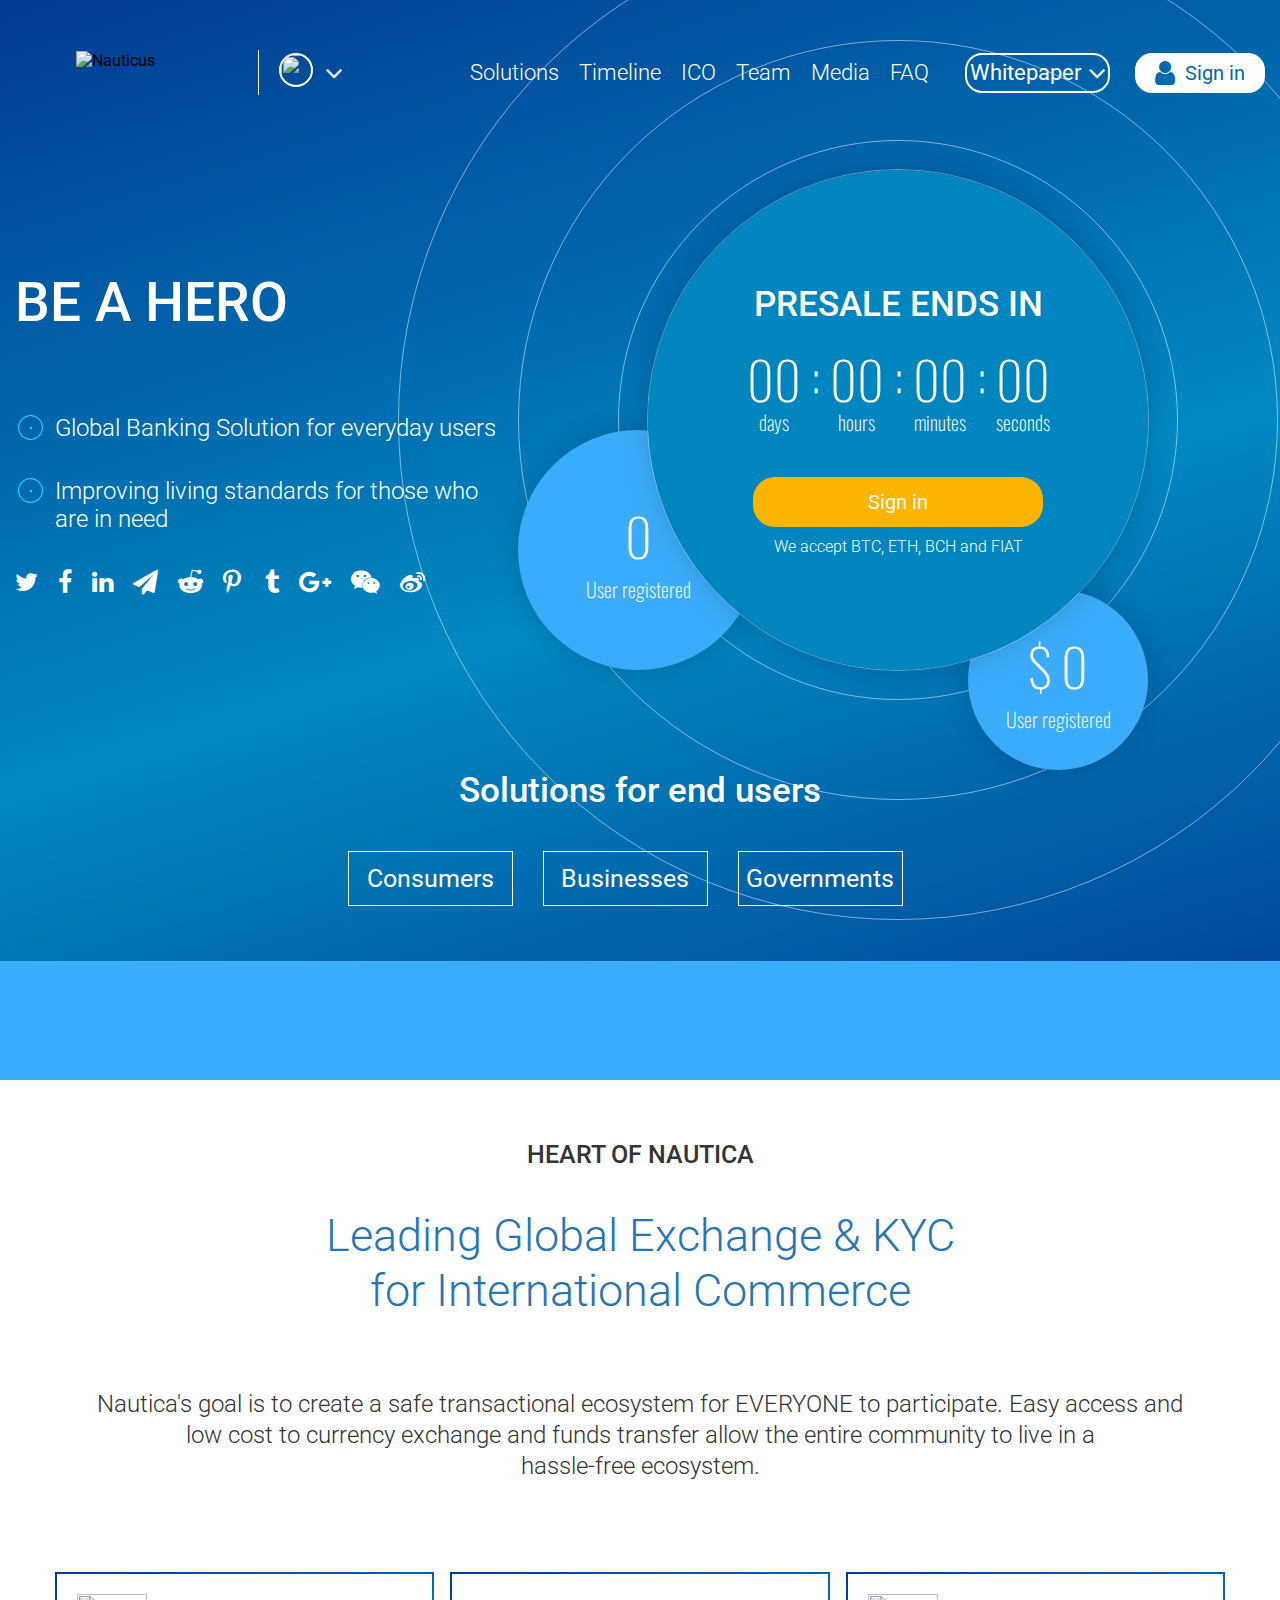
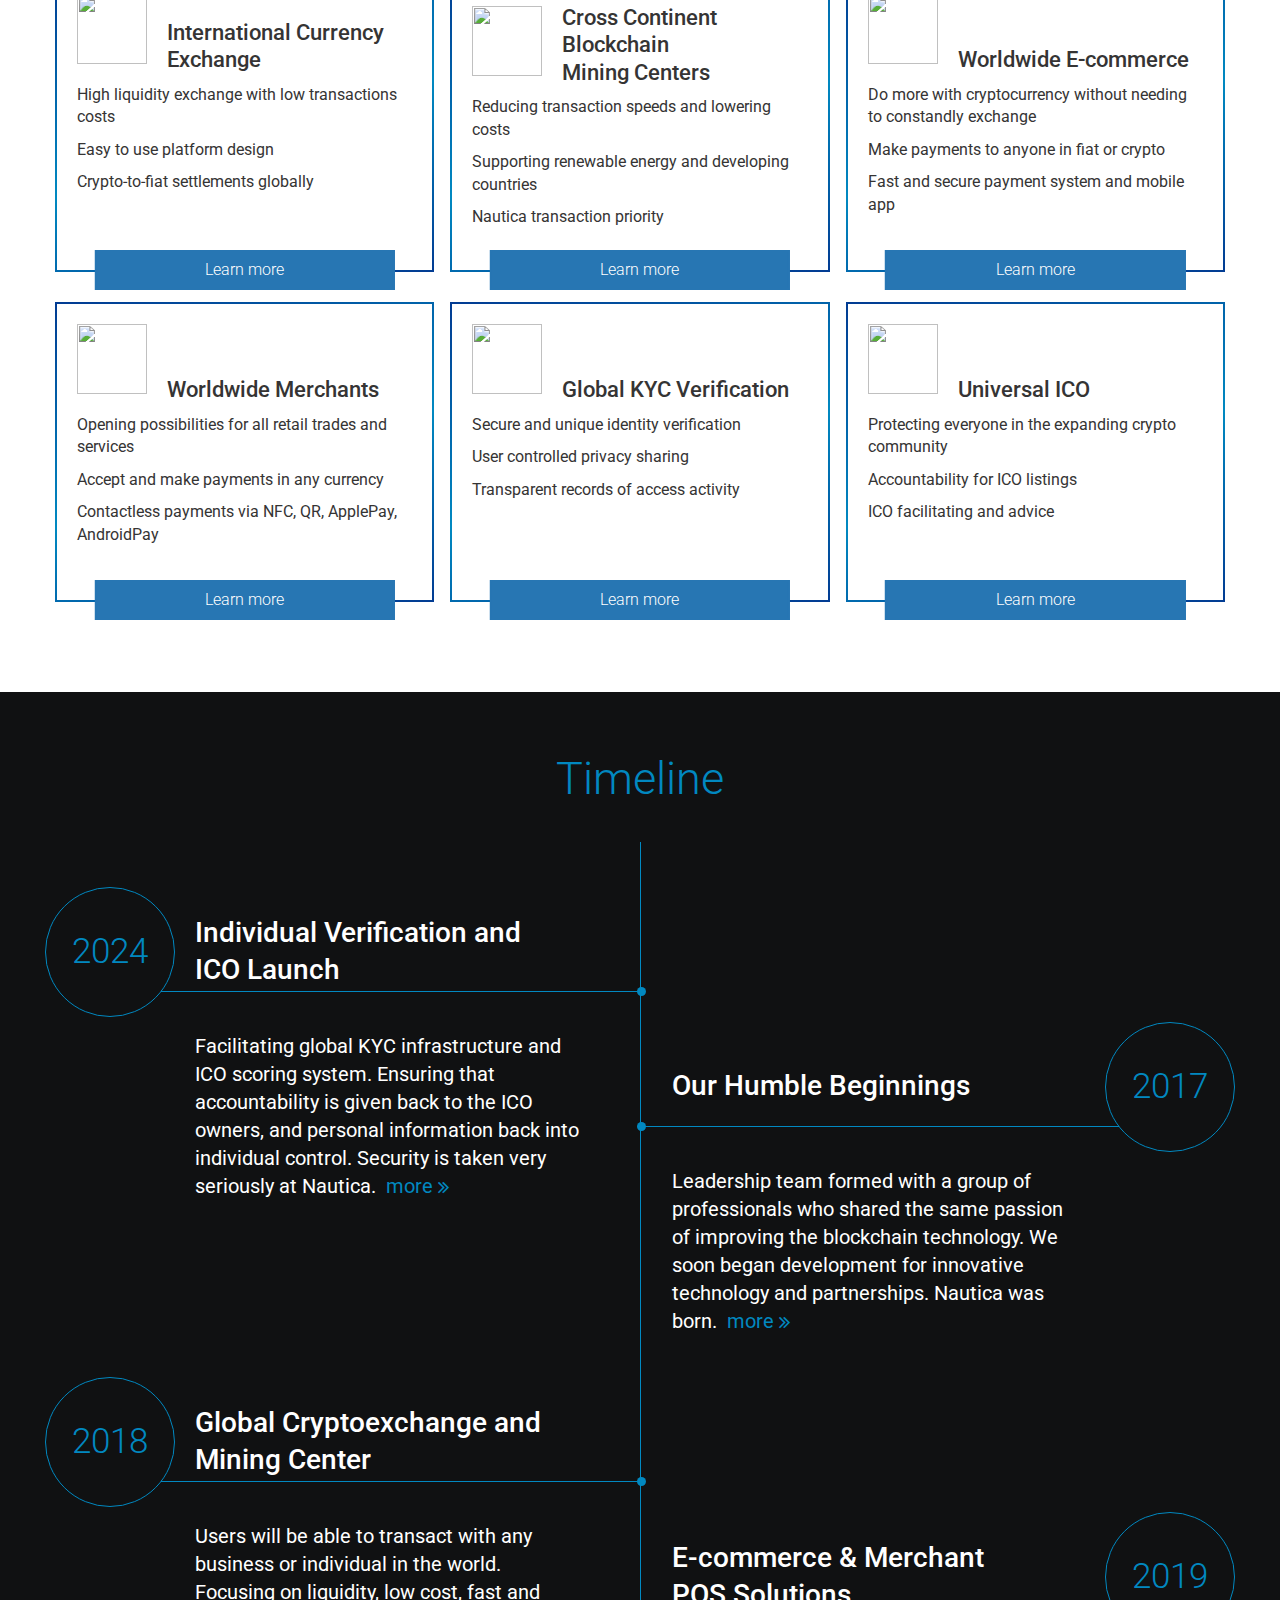
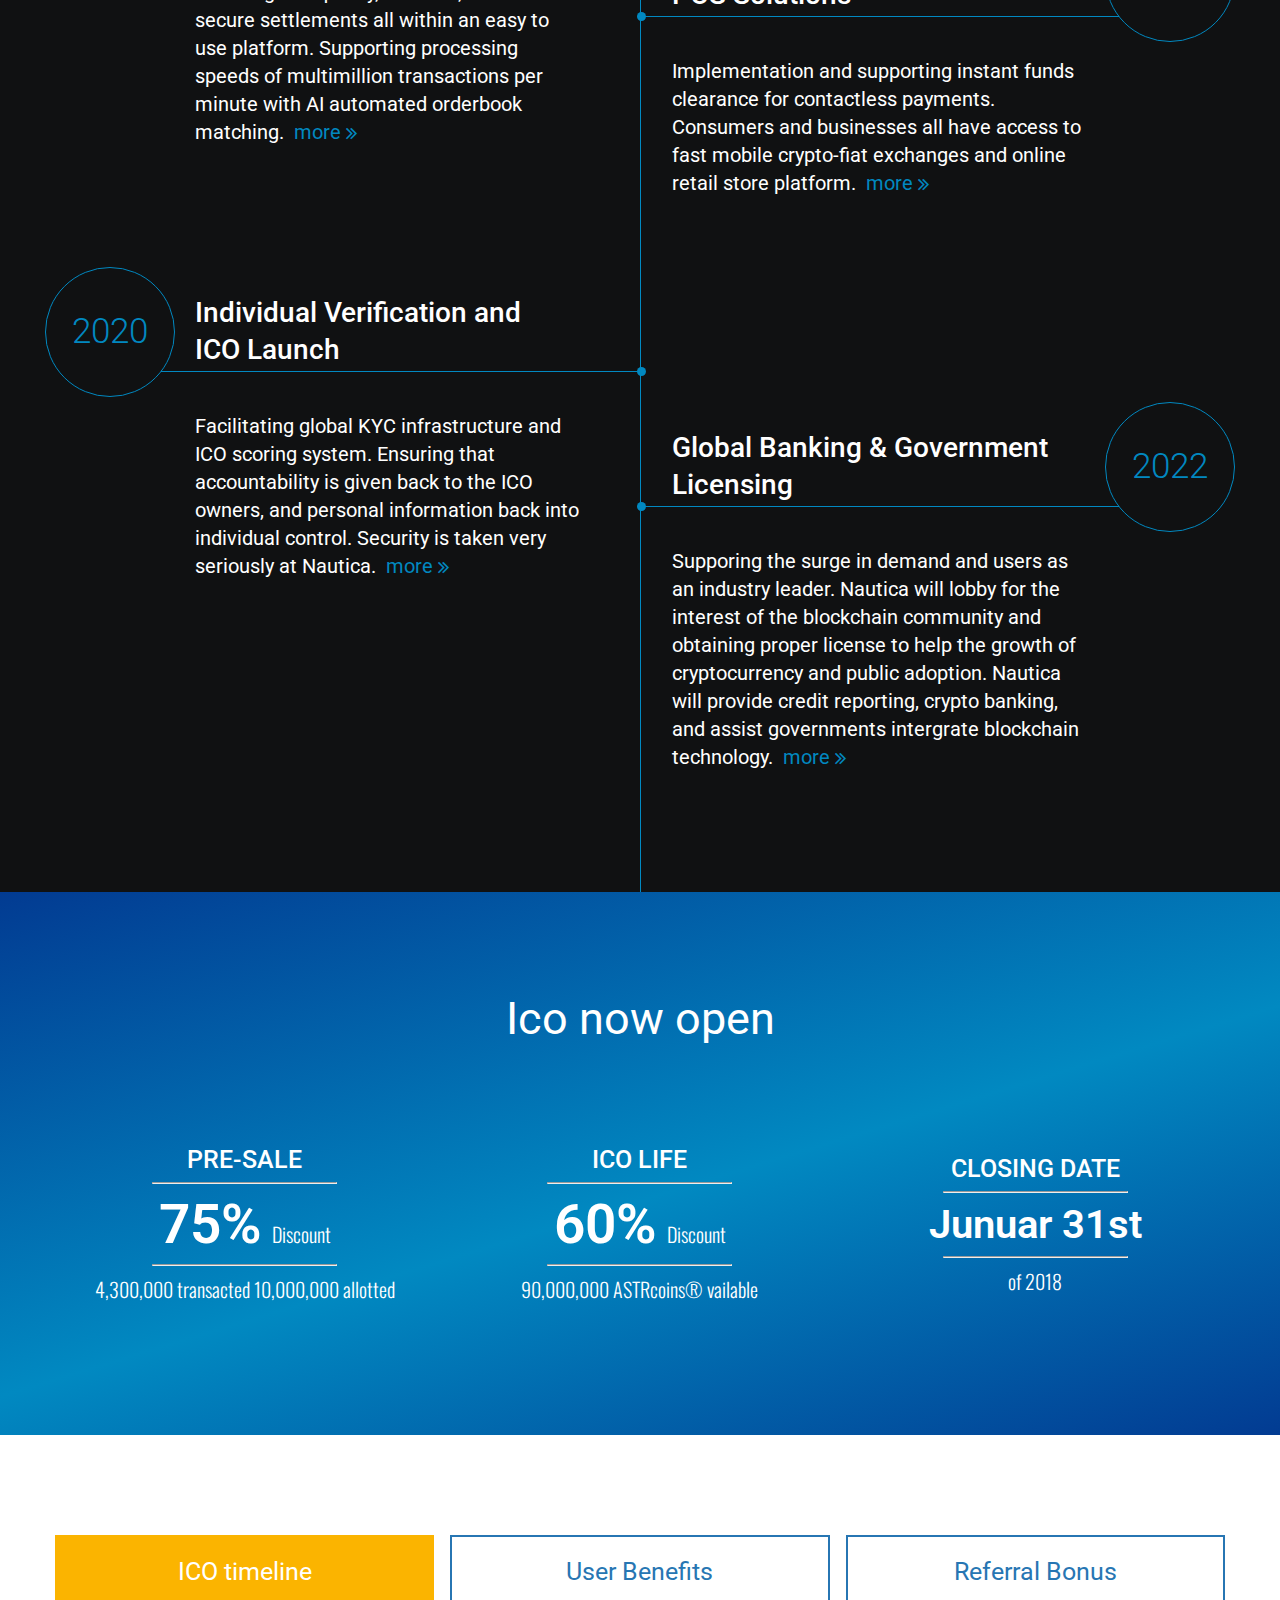
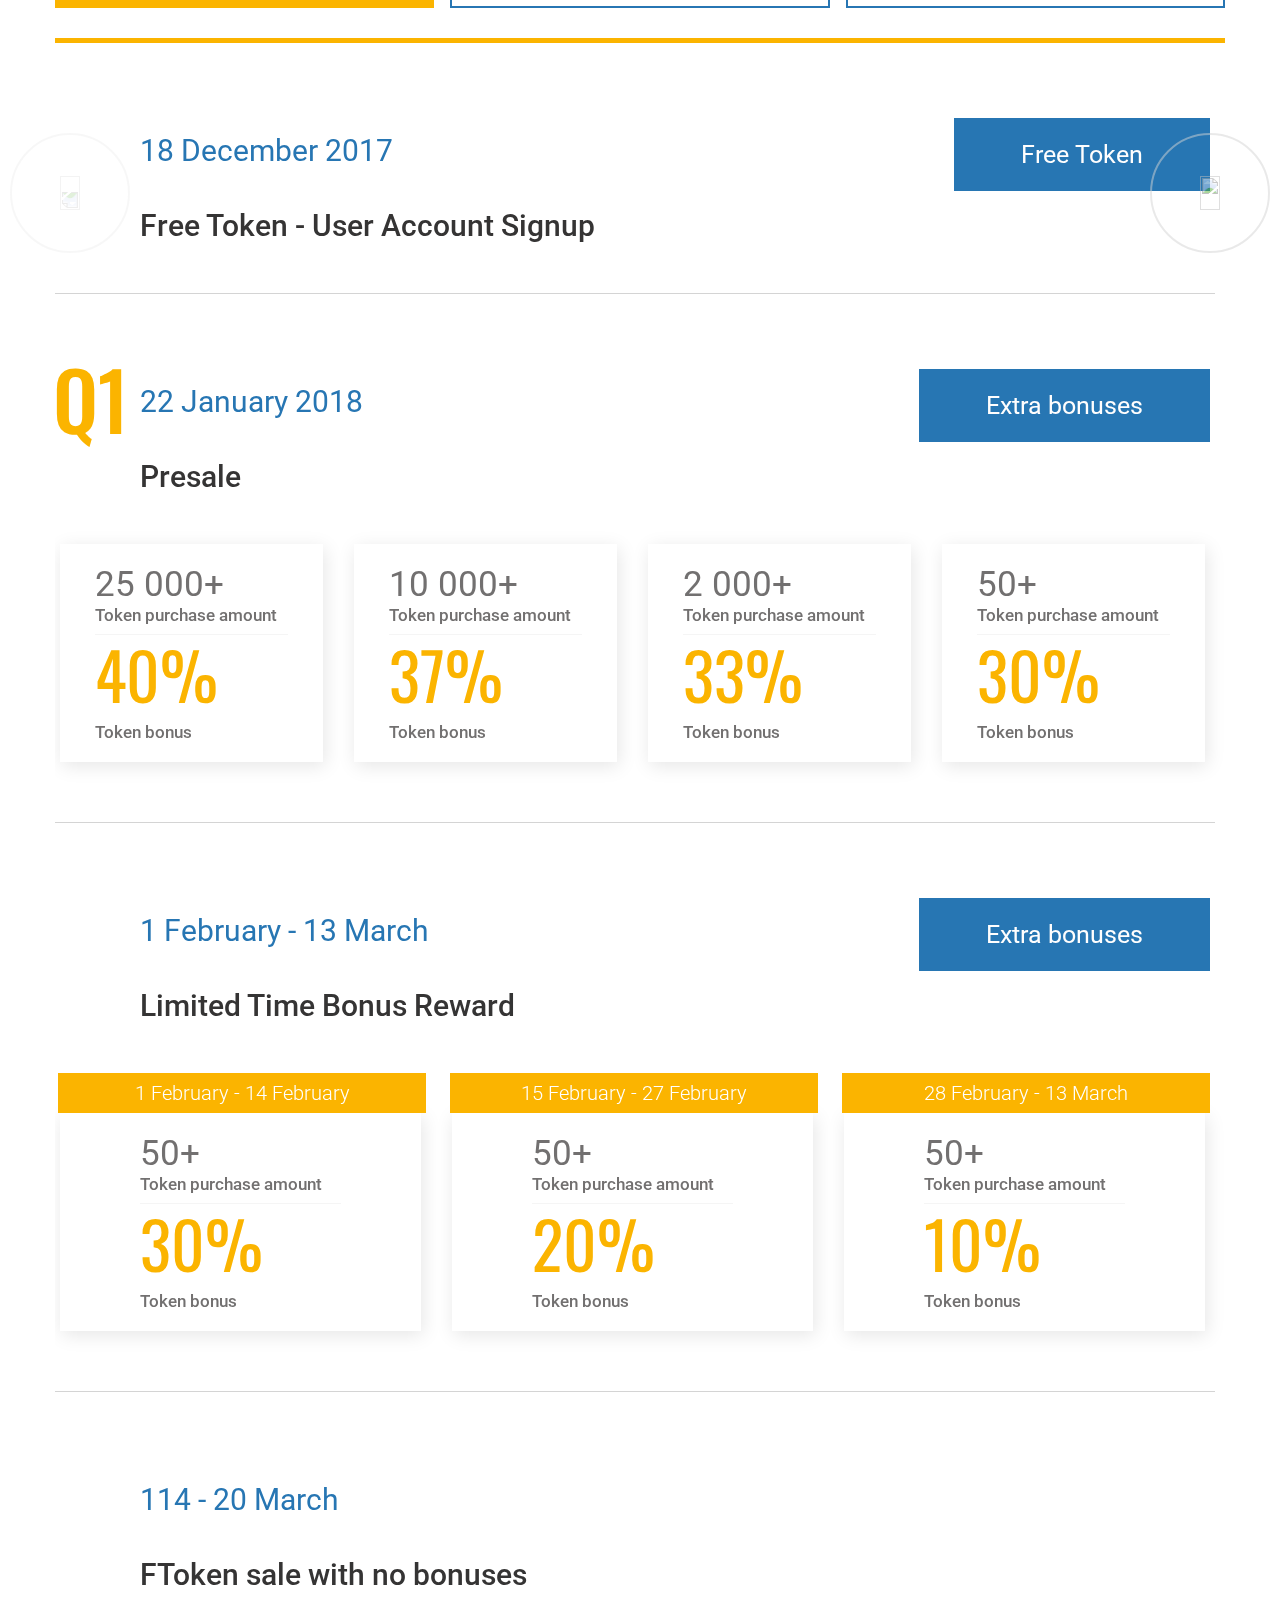
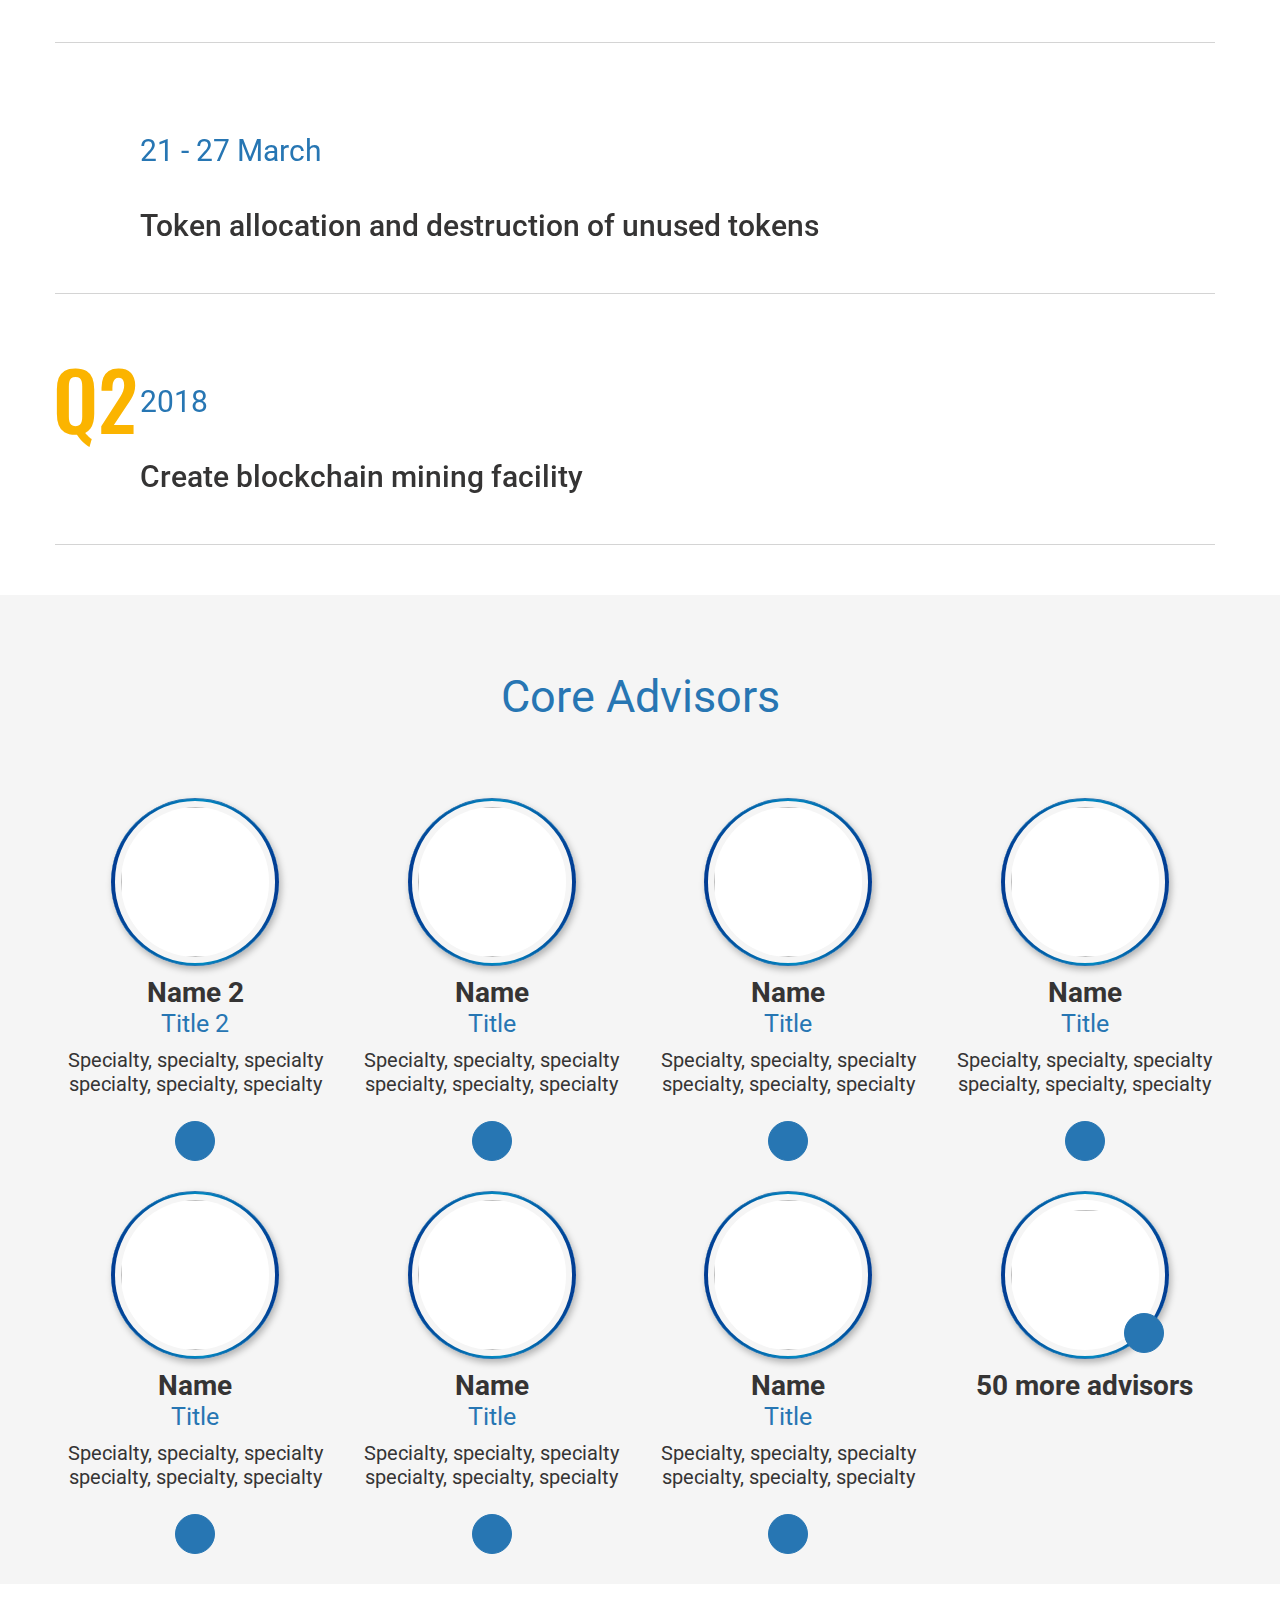
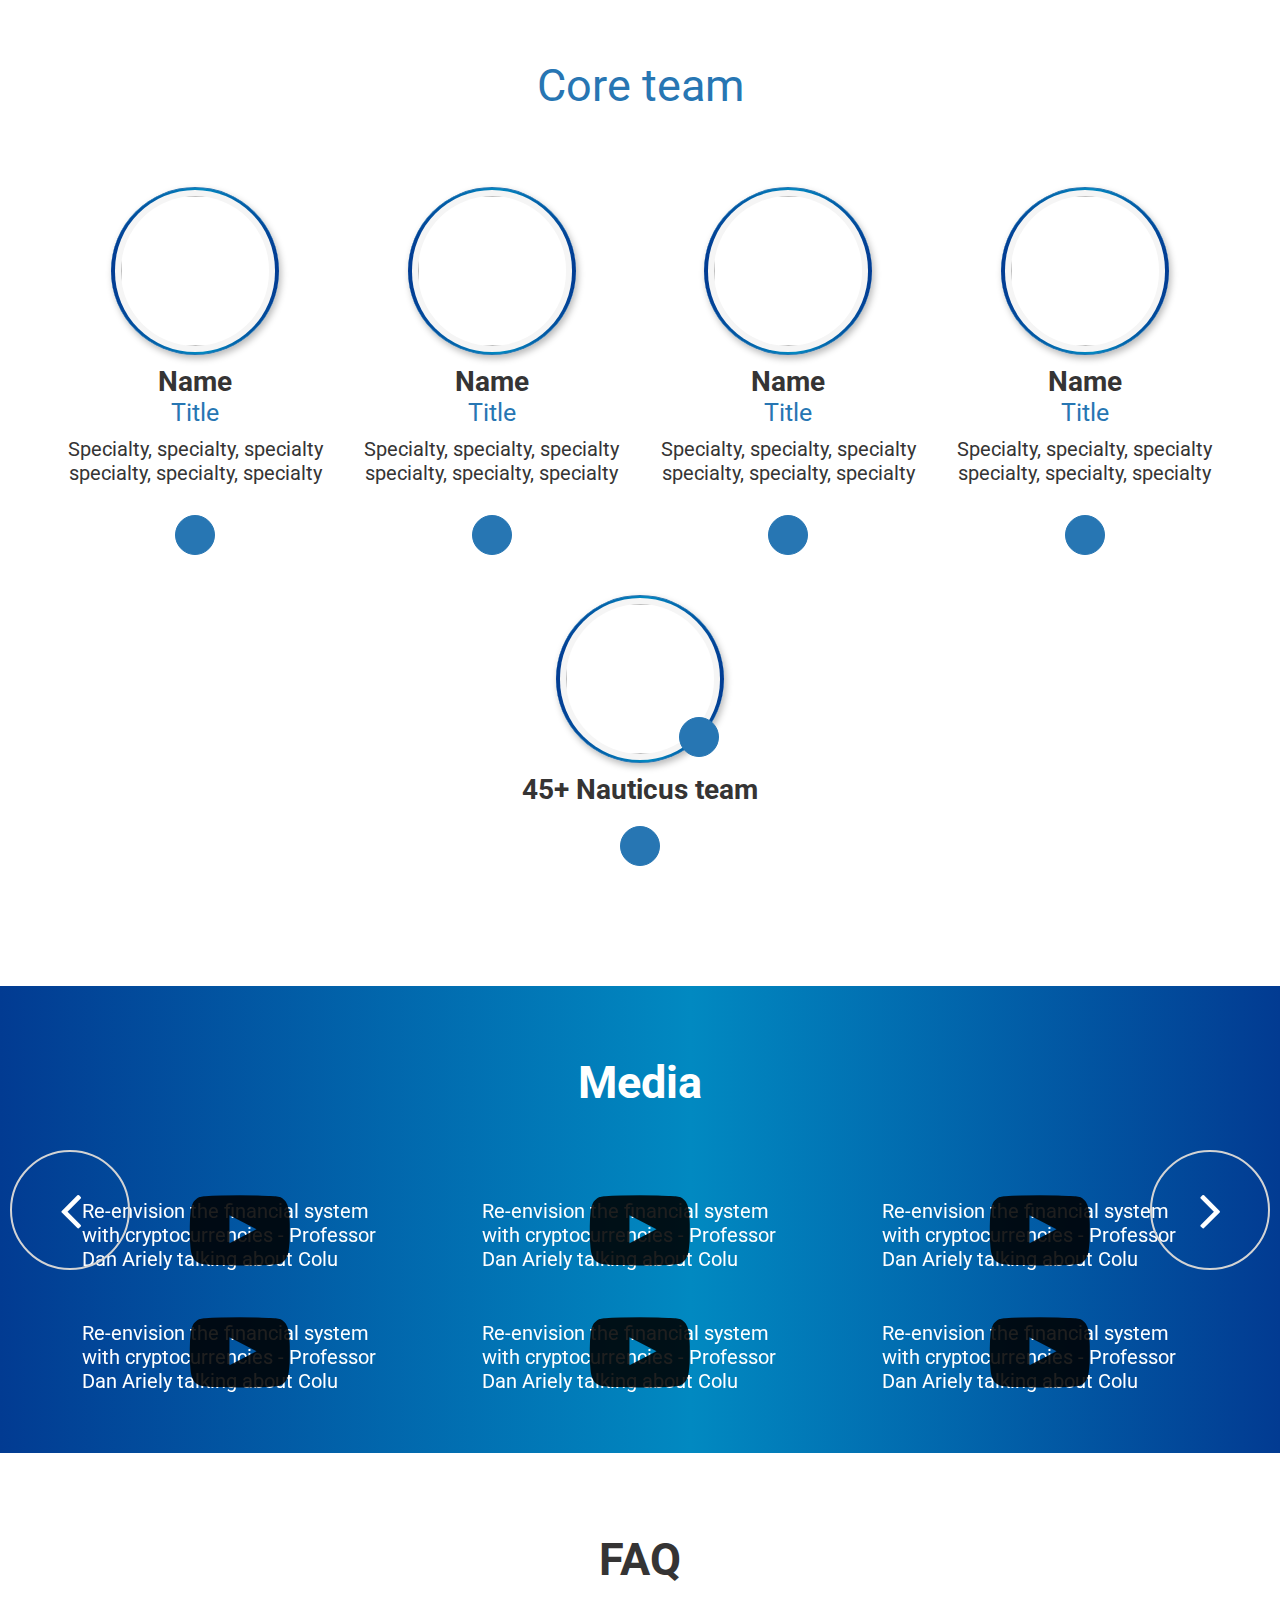
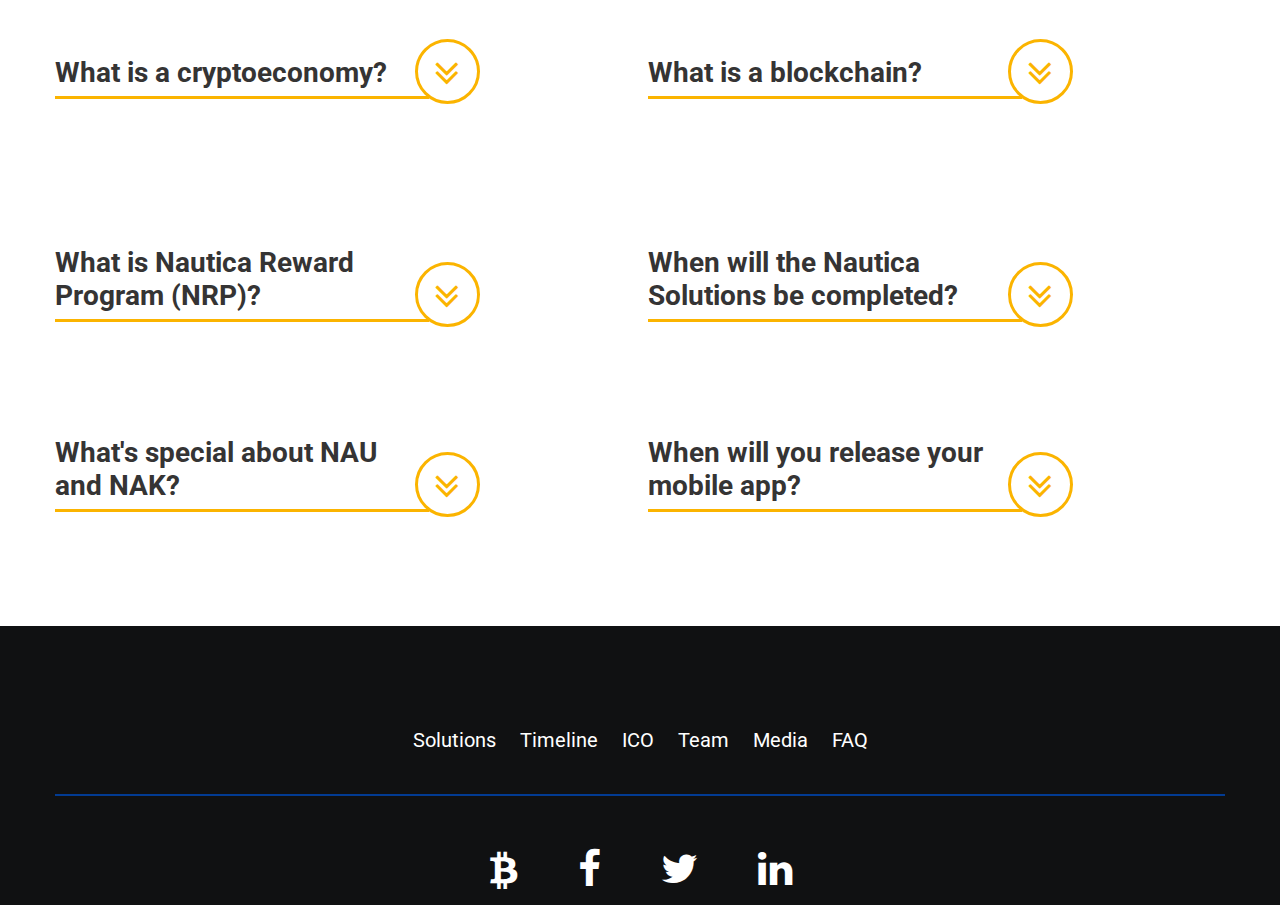
==== index.html @ e6e65f8d "upload" ====
<!DOCTYPE html>
<html>

  <head>
    <meta charset="utf-8">
    <title>Index Page</title>
    <meta http-equiv="X-UA-Compatible" content="IE=Edge">
    <meta name="viewport" content="width=device-width, initial-scale=1">
    <meta name="theme-color" content="#fff">
    <meta name="format-detection" content="telephone=no">
    <link rel="stylesheet" media="all" href="css/app.css">
    <link href="https://fonts.googleapis.com/css?family=Oswald:200,300,400,500,600,700|Roboto+Condensed:300,300i,400,400i,700,700i|Roboto:100,100i,300,300i,400,400i,500,500i,600,700,700i,900,900i&amp;amp;subset=cyrillic" rel="stylesheet">
    <link rel="stylesheet" href="https://maxcdn.bootstrapcdn.com/font-awesome/4.7.0/css/font-awesome.min.css">
    <!-- Global site tag (gtag.js) - Google Analytics-->
    <script async="" src="https://www.googletagmanager.com/gtag/js?id=UA-112029115-2"></script>
    <script>
      window.dataLayer = window.dataLayer || [];

      function gtag()
      {
        dataLayer.push(arguments);
      }
      gtag('js', new Date());
      gtag('config', 'UA-112029115-2');

    </script>
  </head>

  <body>
    <!--BEGIN out-->
    <div class="out">
      <!--BEGIN header-->
      <div class="lang__body"></div>
      <header class="header">
        <div class="open-menu"><i class="fa fa-bars"></i></div>
        <div class="container">
          <div class="row middle-xs">
            <div class="col-md-3 col-sm-6 col-xs-12 flex middle-xs first-sm first-md center-xs">
              <div class="header__logo"><img src="img/logo.png" alt="Nauticus"></div>
              <div class="header__lang flex middle-xs"><span></span><a href="#"><img src="img/lang/popular/united-kingdom.svg" alt="" class="lang__img"></a></div>
            </div>
            <div class="col-md-6 end-sm col-sm-12 first-md">
              <nav>
                <ul>
                  <li><a href="#solutions">Solutions</a></li>
                  <li><a href="#timeline">Timeline</a></li>
                  <li><a href="#ico">ICO</a></li>
                  <li><a href="#team">Team</a></li>
                  <li><a href="#media">Media</a></li>
                  <li><a href="#faq">FAQ</a></li>
                </ul>
              </nav>
            </div>
            <div class="col-md-3 col-sm-6 col-xs-12 flex end-sm center-xs first-sm">
              <div class="header__whitepaper"><span>Whitepaper</span>
                <ul>
                  <li>Exchange</li>
                  <li>Mining</li>
                  <li>Ecommerce</li>
                  <li>Merchants</li>
                  <li>KYC verification</li>
                  <li>ICO gateway</li>
                  <li>Summary</li>
                </ul>
              </div><a href="#" class="header__sing"><span>Sign in</span></a></div>
          </div>
        </div>
      </header>
      <div class="mobile-menu">
        <div class="close-menu"><i class="fa fa-times-circle"></i></div>
        <nav>
          <ul>
            <li><a href="#solutions">Solutions</a></li>
            <li><a href="#timeline">Timeline</a></li>
            <li><a href="#ico">ICO</a></li>
            <li><a href="#team">Team</a></li>
            <li><a href="#media">Media</a></li>
            <li><a href="#faq">FAQ</a></li>
          </ul>
        </nav>
      </div>
      <div class="lang__block">
        <div class="lang__block__popular">
          <h2>Popular languages</h2><a href="#"><img src="img/lang/popular/united-kingdom.svg" alt=""/></a><a href="#"><img src="img/lang/popular/china.svg" alt=""/></a><a href="#"><img src="img/lang/popular/spain.svg" alt=""/></a><a href="#"><img src="img/lang/popular/saudi-arabia.svg" alt=""/></a>
          <a
            href="#"><img src="img/lang/popular/portugal.svg" alt="" /></a><a href="#"><img src="img/lang/popular/indonesia.svg" alt=""/></a><a href="#"><img src="img/lang/popular/malaysia.svg" alt=""/></a><a href="#"><img src="img/lang/popular/japan.svg" alt=""/></a>
            <a
              href="#"><img src="img/lang/popular/russia.svg" alt="" /></a><a href="#"><img src="img/lang/popular/france.svg" alt=""/></a><a href="#"><img src="img/lang/popular/germany.svg" alt=""/></a><a href="#"><img src="img/lang/popular/south-korea.svg" alt=""/></a></div>
        <div
          class="lang__block__others">
          <h2>Others</h2><a href="#"><img src="img/lang/others/africa.svg" alt=""/></a><a href="#"><img src="img/lang/others/albania.svg" alt=""/></a><a href="#"><img src="img/lang/others/armenia.svg" alt=""/></a><a href="#"><img src="img/lang/others/azerbaijan.svg" alt=""/></a>
          <a
            href="#"><img src="img/lang/others/basque-country.svg" alt="" /></a><a href="#"><img src="img/lang/others/belarus.svg" alt=""/></a><a href="#"><img src="img/lang/others/belgium.svg" alt=""/></a><a href="#"><img src="img/lang/others/bosnia-and-herzegovina.svg" alt=""/></a>
            <a
              href="#"><img src="img/lang/others/bulgaria.svg" alt="" /></a><a href="#"><img src="img/lang/others/cambodia.svg" alt=""/></a><a href="#"><img src="img/lang/others/central-african-republic.svg" alt=""/></a><a href="#"><img src="img/lang/others/china.svg" alt=""/></a>
              <a
                href="#"><img src="img/lang/others/croatia.svg" alt="" /></a><a href="#"><img src="img/lang/others/czech-republic.svg" alt=""/></a><a href="#"><img src="img/lang/others/denmark.svg" alt=""/></a><a href="#"><img src="img/lang/others/estonia.svg" alt=""/></a>
                <a
                  href="#"><img src="img/lang/others/finland.svg" alt="" /></a><a href="#"><img src="img/lang/others/georgia.svg" alt=""/></a><a href="#"><img src="img/lang/others/greece.svg" alt=""/></a><a href="#"><img src="img/lang/others/haiti.svg" alt=""/></a>
                  <a
                    href="#"><img src="img/lang/others/hawaii.svg" alt="" /></a><a href="#"><img src="img/lang/others/hong-kong.svg" alt=""/></a><a href="#"><img src="img/lang/others/hungary.svg" alt=""/></a><a href="#"><img src="img/lang/others/iceland.svg" alt=""/></a>
                    <a
                      href="#"><img src="img/lang/others/india.svg" alt="" /></a><a href="#"><img src="img/lang/others/iran.svg" alt=""/></a><a href="#"><img src="img/lang/others/ireland.svg" alt=""/></a><a href="#"><img src="img/lang/others/israel.svg" alt=""/></a>
                      <a
                        href="#"><img src="img/lang/others/italy.svg" alt="" /></a><a href="#"><img src="img/lang/others/kazakhstan.svg" alt=""/></a><a href="#"><img src="img/lang/others/laos.svg" alt=""/></a><a href="#"><img src="img/lang/others/latvia.svg" alt=""/></a>
                        <a
                          href="#"><img src="img/lang/others/lithuania.svg" alt="" /></a><a href="#"><img src="img/lang/others/malaysia.svg" alt=""/></a><a href="#"><img src="img/lang/others/malta.svg" alt=""/></a><a href="#"><img src="img/lang/others/mongolia.svg" alt=""/></a>
                          <a
                            href="#"><img src="img/lang/others/nepal.svg" alt="" /></a><a href="#"><img src="img/lang/others/netherlands.svg" alt=""/></a><a href="#"><img src="img/lang/others/new-zealand.svg" alt=""/></a><a href="#"><img src="img/lang/others/nigeria.svg" alt=""/></a>
                            <a
                              href="#"><img src="img/lang/others/norway.svg" alt="" /></a><a href="#"><img src="img/lang/others/philippines.svg" alt=""/></a><a href="#"><img src="img/lang/others/poland.svg" alt=""/></a><a href="#"><img src="img/lang/others/republic-of-macedonia.svg" alt=""/></a>
                              <a
                                href="#"><img src="img/lang/others/romania.svg" alt="" /></a><a href="#"><img src="img/lang/others/samoa.svg" alt=""/></a><a href="#"><img src="img/lang/others/scotland.svg" alt=""/></a><a href="#"><img src="img/lang/others/serbia.svg" alt=""/></a>
                                <a
                                  href="#"><img src="img/lang/others/singapore.svg" alt="" /></a><a href="#"><img src="img/lang/others/slovakia.svg" alt=""/></a><a href="#"><img src="img/lang/others/slovenia.svg" alt=""/></a><a href="#"><img src="img/lang/others/somalia.svg" alt=""/></a>
                                  <a
                                    href="#"><img src="img/lang/others/sweden.svg" alt="" /></a><a href="#"><img src="img/lang/others/thailand.svg" alt=""/></a><a href="#"><img src="img/lang/others/turkey.svg" alt=""/></a><a href="#"><img src="img/lang/others/ukraine.svg" alt=""/></a>
                                    <a
                                      href="#"><img src="img/lang/others/united-arab-emirates.svg" alt="" /></a><a href="#"><img src="img/lang/others/vietnam.svg" alt=""/></a><a href="#"><img src="img/lang/others/wales.svg" alt=""/></a></div>
    </div>
    <!--END header-->
    <section id="particles-js" class="intro">
      <div class="container">
        <div class="row">
          <div class="col-md-6 col-xs-12">
            <div class="intro__block">
              <h2>Be a hero</h2>
              <ul>
                <li>Global Banking Solution for everyday users</li>
                <li>Improving living standards for those who are in need</li>
              </ul>
            </div>
            <div class="intro__social"><a href="" class="fa fa-twitter"></a><a href="" class="fa fa-facebook"></a><a href="" class="fa fa-linkedin"></a><a href="" class="fa fa-paper-plane"></a><a href="" class="fa fa-reddit-alien"></a><a href="" class="fa fa-pinterest-p"></a>
              <a
                href="" class="fa fa-tumblr"></a><a href="" class="fa fa-google-plus"></a><a href="" class="fa fa-weixin"></a><a href="" class="fa fa-weibo"></a><a href=""><img src="img/icon_social-1.png" alt=""></a><a href=""><img src="img/icon_social-2.png" alt=""></a><a href=""><img src="img/icon_social-3.png" alt=""></a></div>
          </div>
          <div class="col-md-6 col-xs-12">
            <div id="timer" class="intro__timer">
              <div class="intro__timer__circle"></div>
              <div class="intro__timer__circle"></div>
              <div class="intro__timer__circle"></div>
              <div class="intro__timer__bg">
                <h3>Presale ends in</h3>
                <div class="intro__timer__block">
                  <div class="intro__timer__block__days">
                    <p id="days">00</p><span>days</span></div>
                  <div class="intro__timer__block__dotter">:</div>
                  <div class="intro__timer__block__hours">
                    <p id="hours">00</p><span>hours</span></div>
                  <div class="intro__timer__block__dotter">:</div>
                  <div class="intro__timer__block__minutes">
                    <p id="minutes">00</p><span>minutes</span></div>
                  <div class="intro__timer__block__dotter">:</div>
                  <div class="intro__timer__block__seconds">
                    <p id="seconds">00</p><span>seconds</span></div>
                </div>
                <div class="intro__timer__btn"><a href="#">Sign in</a><span>We accept BTC, ETH, BCH and FIAT</span></div>
              </div>
              <div class="intro__timer__user">
                <p>0</p><span>User registered</span></div>
              <div class="intro__timer__collected">
                <p>$ 0</p><span>User registered</span></div>
            </div>
          </div>
          <div class="col-xs-12">
            <div class="intro__solutions">
              <h3>Solutions for end users</h3>
              <div class="flex"><a class="intro__solutions__btn">Consumers</a><a class="intro__solutions__btn">Businesses</a><a class="intro__solutions__btn">Governments</a></div>
            </div>
          </div>
        </div>
      </div>
      <div class="intro__bottom__slider">
        <div class="container">
          <div class="row middle-xs">
            <div class="col-xs-12">
              <div class="swiper-container intro-slider">
                <div class="swiper-wrapper">
                  <div class="swiper-slide"><img src="img/intro-slider/logo-1.png" alt=""></div>
                  <div class="swiper-slide"><img src="img/intro-slider/logo-2.png" alt=""></div>
                  <div class="swiper-slide"><img src="img/intro-slider/logo-3.png" alt=""></div>
                  <div class="swiper-slide"><img src="img/intro-slider/logo-4.png" alt=""></div>
                  <div class="swiper-slide"><img src="img/intro-slider/logo-2.png" alt=""></div>
                </div>
              </div>
            </div>
          </div>
        </div>
      </div>
    </section>
    <section class="global">
      <div class="container">
        <div class="row">
          <div class="col-xs-12">
            <div class="global__heading"><span>Heart of Nautica</span>
              <h2>Leading Global Exchange & KYC <br>for International Commerce</h2>
              <p>Nautica's goal is to create a safe transactional ecosystem for EVERYONE to participate. Easy access and <br>low cost to currency exchange and funds transfer allow the entire community to live in a <br>hassle-free ecosystem.</p>
            </div>
          </div>
          <div class="col-sm-4 col-xs-12 global__block--margin">
            <div class="global__block">
              <div class="global__block__heading"><img src="img/global/earth-globe.svg" alt="">
                <h2>International Currency<br>Exchange </h2>
              </div>
              <ul>
                <li>High liquidity exchange with low transactions costs</li>
                <li>Easy to use platform design</li>
                <li>Crypto-to-fiat settlements globally</li>
              </ul><a href="https://nautica.io/others/Nautica_Whitepaper.pdf">Learn more</a></div>
          </div>
          <div class="col-sm-4 col-xs-12 global__block--margin">
            <div class="global__block">
              <div class="global__block__heading"><img src="img/global/line-chart.svg" alt="">
                <h2>Cross Continent Blockchain<br>Mining Centers</h2>
              </div>
              <ul>
                <li>Reducing transaction speeds and lowering costs</li>
                <li>Supporting renewable energy and developing countries</li>
                <li>Nautica transaction priority</li>
              </ul><a href="https://nautica.io/others/Nautica_Whitepaper.pdf">Learn more</a></div>
          </div>
          <div class="col-sm-4 col-xs-12 global__block--margin">
            <div class="global__block">
              <div class="global__block__heading"><img src="img/global/smartphone.svg" alt="">
                <h2>Worldwide E-commerce</h2>
              </div>
              <ul>
                <li>Do more with cryptocurrency without needing to constandly exchange</li>
                <li>Make payments to anyone in fiat or crypto</li>
                <li>Fast and secure payment system and mobile app</li>
              </ul><a href="https://nautica.io/others/Nautica_Whitepaper.pdf">Learn more</a></div>
          </div>
          <div class="col-sm-4 col-xs-12 global__block--margin">
            <div class="global__block">
              <div class="global__block__heading"><img src="img/global/get-money.svg" alt="">
                <h2>Worldwide Merchants</h2>
              </div>
              <ul>
                <li>Opening possibilities for all retail trades and services</li>
                <li>Accept and make payments in any currency</li>
                <li>Contactless payments via NFC, QR, ApplePay, AndroidPay</li>
              </ul><a href="https://nautica.io/others/Nautica_Whitepaper.pdf">Learn more</a></div>
          </div>
          <div class="col-sm-4 col-xs-12 global__block--margin">
            <div class="global__block">
              <div class="global__block__heading"><img src="img/global/documents.svg" alt="">
                <h2>Global KYC Verification</h2>
              </div>
              <ul>
                <li>Secure and unique identity verification</li>
                <li>User controlled privacy sharing</li>
                <li>Transparent records of access activity</li>
              </ul><a href="https://nautica.io/others/Nautica_Whitepaper.pdf">Learn more</a></div>
          </div>
          <div class="col-sm-4 col-xs-12 global__block--margin">
            <div class="global__block">
              <div class="global__block__heading"><img src="img/global/money.svg" alt="">
                <h2>Universal ICO </h2>
              </div>
              <ul>
                <li>Protecting everyone in the expanding crypto community</li>
                <li>Accountability for ICO listings</li>
                <li>ICO facilitating and advice</li>
              </ul><a href="https://nautica.io/others/Nautica_Whitepaper.pdf">Learn more</a></div>
          </div>
        </div>
      </div>
    </section>
    <section id="timeline" class="timeline">
      <div class="timeline__wrapper">
        <h1>Timeline</h1>
        <div class="timeline__card timeline__card--step1">
          <div class="head">
            <div class="number-box"><span>2017</span></div>
            <h2>Our Humble Beginnings</h2>
          </div>
          <div class="body">
            <p>Leadership team formed with a group of professionals who shared the same passion of improving the blockchain technology. We soon began development for innovative technology and partnerships. Nautica was born.<a>more<i class="fa fa-angle-double-right"></i></a></p>
          </div>
        </div>
        <div class="timeline__card timeline__card--step2">
          <div class="head">
            <div class="number-box"><span>2018</span></div>
            <h2>Global Cryptoexchange and <br>Mining Center</h2>
          </div>
          <div class="body">
            <p>Users will be able to transact with any business or individual in the world. Focusing on liquidity, low cost, fast and secure settlements all within an easy to use platform. Supporting processing speeds of multimillion transactions per minute
              with AI automated orderbook matching.<a>more<i class="fa fa-angle-double-right"></i></a></p>
          </div>
        </div>
        <div class="timeline__card timeline__card--step3">
          <div class="head">
            <div class="number-box"><span>2019</span></div>
            <h2>E-commerce & Merchant <br>POS Solutions</h2>
          </div>
          <div class="body">
            <p>Implementation and supporting instant funds clearance for contactless payments. Consumers and businesses all have access to fast mobile crypto-fiat exchanges and online retail store platform.<a>more<i class="fa fa-angle-double-right"></i></a></p>
          </div>
        </div>
        <div class="timeline__card timeline__card--step4">
          <div class="head">
            <div class="number-box"><span>2020</span></div>
            <h2>Individual Verification and <br>ICO Launch</h2>
          </div>
          <div class="body">
            <p>Facilitating global KYC infrastructure and ICO scoring system. Ensuring that accountability is given back to the ICO owners, and personal information back into individual control. Security is taken very seriously at Nautica.<a>more<i class="fa fa-angle-double-right"></i></a></p>
          </div>
        </div>
        <div class="timeline__card timeline__card--step5">
          <div class="head">
            <div class="number-box"><span>2022</span></div>
            <h2>Global Banking & Government <br>Licensing</h2>
          </div>
          <div class="body">
            <p>Supporing the surge in demand and users as an industry leader. Nautica will lobby for the interest of the blockchain community and obtaining proper license to help the growth of cryptocurrency and public adoption. Nautica will provide credit
              reporting, crypto banking, and assist governments intergrate blockchain technology.<a>more<i class="fa fa-angle-double-right"></i></a></p>
          </div>
        </div>
        <div class="timeline__card timeline__card--step5">
          <div class="head">
            <div class="number-box"><span>2024</span></div>
            <h2>Individual Verification and <br>ICO Launch</h2>
          </div>
          <div class="body">
            <p>Facilitating global KYC infrastructure and ICO scoring system. Ensuring that accountability is given back to the ICO owners, and personal information back into individual control. Security is taken very seriously at Nautica.<a>more<i class="fa fa-angle-double-right"></i></a></p>
          </div>
        </div>
      </div>
    </section>
    <section id="ico" class="ico">
      <div class="container">
        <div class="row">
          <div class="col-xs-12 center-xs">
            <h2>Ico now open</h2>
          </div>
          <div class="col-md-4 col-sm-12 col-xs-12">
            <div class="ico__block ico__block--1">
              <h3>Pre-sale</h3>
              <hr>
              <div class="ico__block__percent">
                <p>75%</p><span>Discount</span></div>
              <hr><span>4,300,000 transacted 10,000,000 allotted</span></div>
          </div>
          <div class="col-md-4 col-sm-12 col-xs-12">
            <div class="ico__block ico__block--2">
              <h3>Ico life</h3>
              <hr>
              <div class="ico__block__percent">
                <p>60%</p><span>Discount</span></div>
              <hr><span>90,000,000 ASTRcoins®  vailable</span></div>
          </div>
          <div class="col-md-4 col-sm-12 col-xs-12">
            <div class="ico__block ico__block--3">
              <h3>Closing date</h3>
              <hr>
              <div class="ico__block__percent">
                <p>Junuar 31st</p>
              </div>
              <hr><span>of 2018</span></div>
          </div>
        </div>
      </div>
    </section>
    <div class="date">
      <div class="container">
        <div class="date__pagination">
          <div class="row center-xs">
            <div class="col-sm-4 col-xs-12">
              <div class="date__pagination__block date__pagination__block--1 active">
                <h2>ICO timeline</h2>
              </div>
            </div>
            <div class="col-sm-4 col-xs-12">
              <div class="date__pagination__block date__pagination__block--2">
                <h2>User Benefits</h2>
              </div>
            </div>
            <div class="col-sm-4 col-xs-12">
              <div class="date__pagination__block date__pagination__block--3">
                <h2>Referral Bonus</h2>
              </div>
            </div>
          </div>
        </div>
        <div id="date" class="swiper-container">
          <div class="swiper-wrapper">
            <div class="swiper-slide">
              <div class="date__block">
                <div class="row">
                  <div class="col-md-7 col-sm-6 col-xs-12 center-xs start-sm"><span>18 December 2017</span>
                    <p>Free Token - User Account Signup</p>
                  </div>
                  <div class="col-md-5 col-sm-6 col-xs-12 end-sm center-xs"><a href="#">Free Token</a></div>
                </div>
              </div>
              <div class="date__block__bottom"></div>
              <div class="date__block">
                <div class="row">
                  <div class="col-md-7 col-sm-6 col-xs-12 center-xs start-sm"><span>22 January 2018<p>Q1</p></span>
                    <p>Presale</p>
                  </div>
                  <div class="col-md-5 col-sm-6 col-xs-12 end-sm center-xs"><a href="#">Extra bonuses</a></div>
                </div>
              </div>
              <div class="date__block__bottom">
                <div class="row">
                  <div class="col-md-3 col-sm-4 col-xs-12 start-sm center-xs">
                    <div class="date__block__bottom__presale"><span>25 000+</span>
                      <p>Token purchase amount<span></span></p><b>40%</b>
                      <p>Token bonus</p>
                    </div>
                  </div>
                  <div class="col-md-3 col-sm-4 col-xs-12 start-sm center-xs">
                    <div class="date__block__bottom__presale"><span>10 000+</span>
                      <p>Token purchase amount<span></span></p><b>37%</b>
                      <p>Token bonus</p>
                    </div>
                  </div>
                  <div class="col-md-3 col-sm-4 col-xs-12 start-sm center-xs">
                    <div class="date__block__bottom__presale"><span>2 000+</span>
                      <p>Token purchase amount<span></span></p><b>33%</b>
                      <p>Token bonus</p>
                    </div>
                  </div>
                  <div class="col-md-3 col-sm-4 col-xs-12 start-sm center-xs">
                    <div class="date__block__bottom__presale"><span>50+</span>
                      <p>Token purchase amount<span></span></p><b>30%</b>
                      <p>Token bonus</p>
                    </div>
                  </div>
                </div>
              </div>
              <div class="date__block">
                <div class="row">
                  <div class="col-md-7 col-sm-6 col-xs-12 center-xs start-sm"><span>1 February - 13 March</span>
                    <p>Limited Time Bonus Reward</p>
                  </div>
                  <div class="col-md-5 col-sm-6 col-xs-12 end-sm center-xs"><a href="#">Extra bonuses</a></div>
                </div>
              </div>
              <div class="date__block__bottom">
                <div class="row">
                  <div class="col-md-4 col-sm-6 col-xs-12">
                    <h3>1 February - 14 February </h3>
                    <div class="date__block__bottom__presale date__block__bottom__presale--limited start-sm center-xs"><span>50+</span>
                      <p>Token purchase amount<span></span></p><b>30%</b>
                      <p>Token bonus</p>
                    </div>
                  </div>
                  <div class="col-md-4 col-sm-6 col-xs-12">
                    <h3>15 February - 27 February </h3>
                    <div class="date__block__bottom__presale date__block__bottom__presale--limited start-sm center-xs"><span>50+</span>
                      <p>Token purchase amount<span></span></p><b>20%</b>
                      <p>Token bonus</p>
                    </div>
                  </div>
                  <div class="col-md-4 col-sm-6 col-xs-12">
                    <h3>28 February - 13 March</h3>
                    <div class="date__block__bottom__presale date__block__bottom__presale--limited start-sm center-xs"><span>50+</span>
                      <p>Token purchase amount<span></span></p><b>10%</b>
                      <p>Token bonus</p>
                    </div>
                  </div>
                </div>
              </div>
              <div class="date__block">
                <div class="row">
                  <div class="col-xs-12"><span>114 - 20 March</span>
                    <p>FToken sale with no bonuses</p>
                  </div>
                </div>
              </div>
              <div class="date__block__bottom"></div>
              <div class="date__block">
                <div class="row">
                  <div class="col-xs-12"><span>21 - 27 March</span>
                    <p>Token allocation and destruction of unused tokens</p>
                  </div>
                </div>
              </div>
              <div class="date__block__bottom"></div>
              <div class="date__block">
                <div class="row">
                  <div class="col-xs-12 center-xs start-sm"><span>2018<p>Q2</p></span>
                    <p>Create blockchain mining facility</p>
                  </div>
                </div>
              </div>
              <div class="date__block__bottom"></div>
            </div>
            <div class="swiper-slide">
              <div class="date__benefits">
                <div class="date__benefits__block">
                  <div class="row">
                    <div class="col-md-4 col-sm-5 col-xs-12"><span>FREE</span><b>NAK revarded to users  for transaction free dicount </b></div>
                    <div class="col-md-8 col-sm-7 col-xs-12">
                      <h3>NAK - Saving more with Nauticoin transactions</h3>
                      <p>New users who join Nautica Exchange immediately receive 10 NAK upon successful verification. After buying your first NAU during the ICO you can refer your friends and be rewarded with 10 NAK each once fully verified.</p>
                      <p>NAK tokens are used to offset transaction fees when using Nautica Exchange. The value of the offset is equal to the market value at the time of redemption. NAK tokens bind to the user and can only be used in Nautica Exchange </p>
                      <p>There are no confirmed plans for more NAK tokens to be released. Completing registration process and referring friends guarantees your allocation of NAK tokens</p>
                      <p>Unused NAK tokens will expire after 12 months.</p>
                    </div>
                  </div>
                </div>
                <div class="date__benefits__block">
                  <div class="row">
                    <div class="col-md-4 col-sm-5 col-xs-12"><span>0.3%</span><b>Transaction fee <img src="img/equals.svg" alt=""></b></div>
                    <div class="col-md-8 col-sm-7 col-xs-12">
                      <h3>NAK - Saving more with Nauticoin transactions</h3>
                      <p>Nautica Exchange supports a wide range of transactional activities. Nauticoin (NAU) is the main form of on Nautica Exchange. Use NAU for any services with Nautica for only 0.3% transaction fee. Transaction on Nautica Marketplace,
                        exchange for goods and services, e-commerce, and transact with other users with Nauken (NAK) to further waive fees. </p>
                      <p>NAU can also be gained by converting NAK tokens at a discounted price encouraging full use of Nautica's services </p>
                      <p>NAU is only issued once after the end of the ICO and will never be issued again. The best way to get NAU is to buy them during ICO. Post-ICO, users will have to get NAU by trading with others holding NAU.</p>
                    </div>
                  </div>
                </div>
                <div class="date__benefits__block">
                  <div class="row">
                    <div class="col-md-4 col-sm-5 col-xs-12"><span>Rewards</span><b>for the enthusiasts<img src="img/equals.svg" alt=""></b></div>
                    <div class="col-md-8 col-sm-7 col-xs-12">
                      <h3>Nautica: Helping the community grow together</h3>
                      <p>We want to give back to the community and support frequent spenders who believe in Nautica’s vision.</p>
                      <p>Reward points are designed as a measurement of how active you are, and how much you have contributed to the entire Nautica community. </p>
                      <p>All transactions made with NAU will gain points for our Nautica Reward Program which is distributed quarterly equal to 10% value of your transaction fee. Users can also be rewarded with Nautica Reward Points (NRP) by participating
                        in the Nautica Community where discussions and ideas are shared.</p>
                      <p>An established ranking system is in place for different user activity levels. Upon reaching activity criteria, users are promoted and allowed permission to take on more responsibilities such as educating the public, contributing
                        to discussions and suggestions, which will, in turn, be rewarded with more NRP. </p>
                      <p>Reward points are linked with our major reward program partners and can be redeemed on Nautica’s reward page to ensure the best value is always given to the community.</p>
                      <p>NRP is distributed once every quarter based on your activity and points collected.</p>
                    </div>
                  </div>
                </div>
              </div>
            </div>
            <div class="swiper-slide">
              <div class="date__bonus">
                <div class="date__bonus__top">
                  <div class="row">
                    <div class="col-xs-12 center-sm start-xs"><b>NAK Token</b>
                      <h3>Limited Time Token Offering</h3>
                      <p>The Nauken (NAK) is a reward bested system giving avid users the opportunty to save on their transaction costs through the use of a referral and early adaptors reward system. <br>Here is how it works.</p>
                    </div>
                  </div>
                </div>
                <div class="date__bonus__center">
                  <div class="date__bonus__center__block">
                    <div class="row">
                      <div class="col-md-4 col-sm-6 col-xs-12"><b>Register Now<span>1</span></b></div>
                      <div class="col-md-8 col-sm-6 col-xs-12">
                        <p>Register as a new user any time during the ICO and presale period. Complete account verification and personal details</p>
                        <p>Unused NAK tokens will expire after 12 months.</p>
                      </div>
                    </div>
                  </div>
                  <div class="date__bonus__center__block">
                    <div class="row">
                      <div class="col-md-4 col-sm-6 col-xs-12"><b>NAK Reward<span>2</span></b></div>
                      <div class="col-md-8 col-sm-6 col-xs-12">
                        <p>Be rewarded with 10 NAK valued at 0.1 NAU each. NAK can be redeemed on Nautica Exchange for a transaction fee waiver.</p>
                      </div>
                    </div>
                  </div>
                  <div class="date__bonus__center__block">
                    <div class="row">
                      <div class="col-md-4 col-sm-6 col-xs-12"><b>Buy NAU Tokens<span>3</span></b></div>
                      <div class="col-md-8 col-sm-6 col-xs-12">
                        <p>Be rewarded with 10 % NAK by joining our ICO and exchange for 50 NAU or more. Refer friends and be rewarded with NAK tokens up to the total number of NAU tokens you exchanged.</p>
                      </div>
                    </div>
                  </div>
                  <div class="date__bonus__center__block">
                    <div class="row">
                      <div class="col-md-4 col-sm-6 col-xs-12"><b>Refer Friends<span>4</span></b></div>
                      <div class="col-md-8 col-sm-6 col-xs-12">
                        <p>Share your referral code or link with your friends. Both you and your friend will be rewarded with 10 NAK token once they have fully verified themselvesthrough your referral. The first deposit for NAU made by your referral will
                          be matched with NAK and rewarded to you. Rewarded tokens through referrals will be capped at the number of NAU you have pledged.</p>
                      </div>
                    </div>
                  </div>
                  <div class="date__bonus__center__block">
                    <div class="row">
                      <div class="col-md-4 col-sm-6 col-xs-12"><b>Distribution of Tokens<span>5</span></b></div>
                      <div class="col-md-8 col-sm-6 col-xs-12">
                        <p>Once ICO has concluded, NAK will be distributed to all qualified Nautica users. These tokens will be available for use on the exchange immediately.</p>
                      </div>
                    </div>
                  </div>
                  <div class="date__bonus__center__block">
                    <div class="row">
                      <div class="col-md-4 col-sm-6 col-xs-12"><b>Use of NAK Tokens<span>6</span></b></div>
                      <div class="col-md-8 col-sm-6 col-xs-12">
                        <p>NAK tokens can be used to offset any transaction fees as part of the settlement of a transaction. This will allow users to save extra money and enjoy the benefits of supporting the Nautica community. The tokens will be only available
                          on the Nauticoin Exchange platform and cannot be traded or withdrawn.</p>
                      </div>
                    </div>
                  </div>
                </div>
                <div class="date__bonus__bottom">
                  <div class="row center-xs">
                    <div class="col-xs-12 center-sm start-xs">
                      <h3>Nauken, rewarding those who put faith in the future of cryptocurrency</h3>
                    </div>
                    <div class="col-md-5 col-sm-6 col-xs-12 start-xs">
                      <p>Uncapped total supply of NAK tokens<i class="fa fa-check"></i></p>
                      <p>Unlimited potential for token rewards<i class="fa fa-check"></i></p>
                    </div>
                    <div class="col-md-5 col-sm-6 col-xs-12 start-xs">
                      <p>Trade with no cost with the use of NAK<i class="fa fa-check"></i></p>
                      <p>Redeem NAK tokens at anytime<i class="fa fa-check"></i></p>
                    </div>
                  </div>
                </div>
              </div>
            </div>
          </div>
        </div>
        <div id="prev" class="swiper-button-prev">
          <div><img src="img/arrow.svg" alt=""></div>
        </div>
        <div id="next" class="swiper-button-next">
          <div><img src="img/arrow.svg" alt=""></div>
        </div>
      </div>
    </div>
    <section class="advisors">
      <div class="container">
        <div class="row center-xs">
          <div class="col-xs-12">
            <h2>Core Advisors</h2>
          </div>
          <div class="col-md-3 col-sm-4 col-xs-12 advisors__user pop-up-3-open">
            <div class="advisors__block">
              <div class="advisors__block__img">
                <a class="advisors__block__img__hover">
                  <p>more</p>
                </a><img src="img/photo.png" alt=""></div>
            </div>
            <h3>Name 2</h3><span>Title 2</span>
            <p class="advisors__block__spec spec">Specialty, specialty, specialty specialty, specialty, specialty</p>
            <p class="advisors__block__desc desc">Lorem ipsum dolor sit amet consectetur adipisicing elit. Minima enim, iste ab soluta dolore excepturi nulla at sed cum deleniti distinctio neque ipsum. Temporibus laudantium expedita deleniti doloremque pariatur molestias.</p><a href="#" class="in"><svg class="icon icon-in "><use xlink:href="../img/sprite.svg#icon-in"></use></svg></a></div>
          <div
            class="col-md-3 col-sm-4 col-xs-12 advisors__user pop-up-3-open">
            <div class="advisors__block">
              <div class="advisors__block__img">
                <a class="advisors__block__img__hover">
                  <p>more</p>
                </a><img src="img/photo.png" alt=""></div>
            </div>
            <h3>Name</h3><span>Title</span>
            <p class="advisors__block__spec spec">Specialty, specialty, specialty specialty, specialty, specialty</p>
            <p class="advisors__block__desc desc">Lorem ipsum dolor sit amet consectetur adipisicing elit. Minima enim, iste ab soluta dolore excepturi nulla at sed cum deleniti distinctio neque ipsum. Temporibus laudantium expedita deleniti doloremque pariatur molestias.</p><a href="#" class="in"><svg class="icon icon-in "><use xlink:href="../img/sprite.svg#icon-in"></use></svg></a></div>
        <div
          class="col-md-3 col-sm-4 col-xs-12 advisors__user pop-up-3-open">
          <div class="advisors__block">
            <div class="advisors__block__img">
              <a class="advisors__block__img__hover">
                <p>more</p>
              </a><img src="img/photo.png" alt=""></div>
          </div>
          <h3>Name</h3><span>Title</span>
          <p class="advisors__block__spec spec">Specialty, specialty, specialty specialty, specialty, specialty</p>
          <p class="advisors__block__desc desc">Lorem ipsum dolor sit amet consectetur adipisicing elit. Minima enim, iste ab soluta dolore excepturi nulla at sed cum deleniti distinctio neque ipsum. Temporibus laudantium expedita deleniti doloremque pariatur molestias.</p><a href="#" class="in"><svg class="icon icon-in "><use xlink:href="../img/sprite.svg#icon-in"></use></svg></a></div>
      <div
        class="col-md-3 col-sm-4 col-xs-12 advisors__user pop-up-3-open">
        <div class="advisors__block">
          <div class="advisors__block__img">
            <a class="advisors__block__img__hover">
              <p>more</p>
            </a><img src="img/photo.png" alt=""></div>
        </div>
        <h3>Name</h3><span>Title</span>
        <p class="advisors__block__spec spec">Specialty, specialty, specialty specialty, specialty, specialty</p>
        <p class="advisors__block__desc desc">Lorem ipsum dolor sit amet consectetur adipisicing elit. Minima enim, iste ab soluta dolore excepturi nulla at sed cum deleniti distinctio neque ipsum. Temporibus laudantium expedita deleniti doloremque pariatur molestias.</p><a href="#" class="in"><svg class="icon icon-in "><use xlink:href="../img/sprite.svg#icon-in"></use></svg></a></div>
        <div
          class="col-md-3 col-sm-4 col-xs-12 advisors__user pop-up-3-open">
          <div class="advisors__block">
            <div class="advisors__block__img">
              <a class="advisors__block__img__hover">
                <p>more</p>
              </a><img src="img/photo.png" alt=""></div>
          </div>
          <h3>Name</h3><span>Title</span>
          <p class="advisors__block__spec spec">Specialty, specialty, specialty specialty, specialty, specialty</p>
          <p class="advisors__block__desc desc">Lorem ipsum dolor sit amet consectetur adipisicing elit. Minima enim, iste ab soluta dolore excepturi nulla at sed cum deleniti distinctio neque ipsum. Temporibus laudantium expedita deleniti doloremque pariatur molestias.</p><a href="#" class="in"><svg class="icon icon-in "><use xlink:href="../img/sprite.svg#icon-in"></use></svg></a></div>
          <div
            class="col-md-3 col-sm-4 col-xs-12 advisors__user pop-up-3-open">
            <div class="advisors__block">
              <div class="advisors__block__img">
                <a class="advisors__block__img__hover">
                  <p>more</p>
                </a><img src="img/photo.png" alt=""></div>
            </div>
            <h3>Name</h3><span>Title</span>
            <p class="advisors__block__spec spec">Specialty, specialty, specialty specialty, specialty, specialty</p>
            <p class="advisors__block__desc desc">Lorem ipsum dolor sit amet consectetur adipisicing elit. Minima enim, iste ab soluta dolore excepturi nulla at sed cum deleniti distinctio neque ipsum. Temporibus laudantium expedita deleniti doloremque pariatur molestias.</p><a href="#" class="in"><svg class="icon icon-in "><use xlink:href="../img/sprite.svg#icon-in"></use></svg></a></div>
            <div
              class="col-md-3 col-sm-4 col-xs-12 advisors__user pop-up-3-open">
              <div class="advisors__block">
                <div class="advisors__block__img">
                  <a class="advisors__block__img__hover">
                    <p>more</p>
                  </a><img src="img/photo.png" alt=""></div>
              </div>
              <h3>Name</h3><span>Title</span>
              <p class="advisors__block__spec spec">Specialty, specialty, specialty specialty, specialty, specialty</p>
              <p class="advisors__block__desc desc">Lorem ipsum dolor sit amet consectetur adipisicing elit. Minima enim, iste ab soluta dolore excepturi nulla at sed cum deleniti distinctio neque ipsum. Temporibus laudantium expedita deleniti doloremque pariatur molestias.</p><a href="#"
                class="in"><svg class="icon icon-in "><use xlink:href="../img/sprite.svg#icon-in"></use></svg></a></div>
              <div class="col-md-3 col-sm-4 col-xs-12 advisors__user pop-up-3-open">
                <div class="advisors__block advisors__block--add">
                  <div class="advisors__block__img"><img src="img/boss.svg" alt=""></div><a class="advisors__plus"><svg class="icon icon-plus "><use xlink:href="../img/sprite.svg#icon-plus"></use></svg></a></div>
                <h3>50 more advisors</h3>
              </div>
              </div>
              </div>
    </section>
    <section class="team">
      <div class="container">
        <div class="row center-xs">
          <div class="col-xs-12">
            <h2>Core team</h2>
          </div>
          <div class="col-md-3 col-sm-4 col-xs-12 pop-up-3-open">
            <div class="team__block">
              <div class="team__block__img">
                <a class="team__block__img__hover">
                  <p>more</p>
                </a><img src="img/photo.png" alt=""></div>
            </div>
            <div class="team__content">
              <h3>Name</h3><span>Title</span>
              <p class="spec">Specialty, specialty, specialty specialty, specialty, specialty</p>
              <p class="desc">Lorem ipsum dolor sit amet consectetur adipisicing elit. Minima enim, iste ab soluta dolore excepturi nulla at sed cum deleniti distinctio neque ipsum. Temporibus laudantium expedita deleniti doloremque pariatur molestias.</p><a href="#"
                class="in"><svg class="icon icon-in "><use xlink:href="../img/sprite.svg#icon-in"></use></svg></a></div>
          </div>
          <div class="col-md-3 col-sm-4 col-xs-12 pop-up-3-open">
            <div class="team__block">
              <div class="team__block__img">
                <a class="team__block__img__hover">
                  <p>more</p>
                </a><img src="img/photo.png" alt=""></div>
            </div>
            <div class="team__content">
              <h3>Name</h3><span>Title</span>
              <p class="spec">Specialty, specialty, specialty specialty, specialty, specialty</p>
              <p class="desc">Lorem ipsum dolor sit amet consectetur adipisicing elit. Minima enim, iste ab soluta dolore excepturi nulla at sed cum deleniti distinctio neque ipsum. Temporibus laudantium expedita deleniti doloremque pariatur molestias.</p><a href="#"
                class="in"><svg class="icon icon-in "><use xlink:href="../img/sprite.svg#icon-in"></use></svg></a></div>
          </div>
          <div class="col-md-3 col-sm-4 col-xs-12 pop-up-3-open">
            <div class="team__block">
              <div class="team__block__img">
                <a class="team__block__img__hover">
                  <p>more</p>
                </a><img src="img/photo.png" alt=""></div>
            </div>
            <div class="team__content">
              <h3>Name</h3><span>Title</span>
              <p class="spec">Specialty, specialty, specialty specialty, specialty, specialty</p>
              <p class="desc">Lorem ipsum dolor sit amet consectetur adipisicing elit. Minima enim, iste ab soluta dolore excepturi nulla at sed cum deleniti distinctio neque ipsum. Temporibus laudantium expedita deleniti doloremque pariatur molestias.</p><a href="#"
                class="in"><svg class="icon icon-in "><use xlink:href="../img/sprite.svg#icon-in"></use></svg></a></div>
          </div>
          <div class="col-md-3 col-sm-4 col-xs-12 pop-up-3-open">
            <div class="team__block">
              <div class="team__block__img">
                <a class="team__block__img__hover">
                  <p>more</p>
                </a><img src="img/photo.png" alt=""></div>
            </div>
            <div class="team__content">
              <h3>Name</h3><span>Title</span>
              <p class="spec">Specialty, specialty, specialty specialty, specialty, specialty</p>
              <p class="desc">Lorem ipsum dolor sit amet consectetur adipisicing elit. Minima enim, iste ab soluta dolore excepturi nulla at sed cum deleniti distinctio neque ipsum. Temporibus laudantium expedita deleniti doloremque pariatur molestias.</p><a href="#"
                class="in"><svg class="icon icon-in "><use xlink:href="../img/sprite.svg#icon-in"></use></svg></a></div>
          </div>
          <div class="col-md-3 col-sm-4 col-xs-12 pop-up-3-open">
            <div class="team__block team__block--add">
              <div class="team__block__img"><img src="img/network.svg" alt=""></div><a href="#" class="team__plus"><svg class="icon icon-plus "><use xlink:href="../img/sprite.svg#icon-plus"></use></svg></a></div>
            <div class="team__content">
              <h3>45+ Nauticus team</h3><a href="#" class="in"><svg class="icon icon-in "><use xlink:href="../img/sprite.svg#icon-in"></use></svg></a></div>
          </div>
        </div>
      </div>
    </section>
    <section id="media" class="media">
      <div class="container">
        <div class="row">
          <div class="col-xs-12 center-xs">
            <h2>Media</h2>
          </div>
        </div>
        <div id="media-slider" class="swiper-container">
          <div class="swiper-wrapper">
            <div class="swiper-slide">
              <div class="media__block"><img src="img/media__foto.png" alt=""><a href="#"><i class="fa fa-youtube-play"></i></a>
                <div class="media__block__shadow"></div>
              </div>
              <p>Re-envision the financial system with cryptocurrencies - Professor Dan Ariely talking about Colu</p>
            </div>
            <div class="swiper-slide">
              <div class="media__block"><img src="img/media__foto.png" alt=""><a href="#"><i class="fa fa-youtube-play"></i></a>
                <div class="media__block__shadow"></div>
              </div>
              <p>Re-envision the financial system with cryptocurrencies - Professor Dan Ariely talking about Colu</p>
            </div>
            <div class="swiper-slide">
              <div class="media__block"><img src="img/media__foto.png" alt=""><a href="#"><i class="fa fa-youtube-play"></i></a>
                <div class="media__block__shadow"></div>
              </div>
              <p>Re-envision the financial system with cryptocurrencies - Professor Dan Ariely talking about Colu</p>
            </div>
            <div class="swiper-slide">
              <div class="media__block"><img src="img/media__foto.png" alt=""><a href="#"><i class="fa fa-youtube-play"></i></a>
                <div class="media__block__shadow"></div>
              </div>
              <p>Re-envision the financial system with cryptocurrencies - Professor Dan Ariely talking about Colu</p>
            </div>
            <div class="swiper-slide">
              <div class="media__block"><img src="img/media__foto.png" alt=""><a href="#"><i class="fa fa-youtube-play"></i></a>
                <div class="media__block__shadow"></div>
              </div>
              <p>Re-envision the financial system with cryptocurrencies - Professor Dan Ariely talking about Colu</p>
            </div>
            <div class="swiper-slide">
              <div class="media__block"><img src="img/media__foto.png" alt=""><a href="#"><i class="fa fa-youtube-play"></i></a>
                <div class="media__block__shadow"></div>
              </div>
              <p>Re-envision the financial system with cryptocurrencies - Professor Dan Ariely talking about Colu</p>
            </div>
            <div class="swiper-slide">
              <div class="media__block"><img src="img/media__foto.png" alt=""><a href="#"><i class="fa fa-youtube-play"></i></a>
                <div class="media__block__shadow"></div>
              </div>
              <p>Re-envision the financial system with cryptocurrencies - Professor Dan Ariely talking about Colu</p>
            </div>
            <div class="swiper-slide">
              <div class="media__block"><img src="img/media__foto.png" alt=""><a href="#"><i class="fa fa-youtube-play"></i></a>
                <div class="media__block__shadow"></div>
              </div>
              <p>Re-envision the financial system with cryptocurrencies - Professor Dan Ariely talking about Colu</p>
            </div>
            <div class="swiper-slide">
              <div class="media__block"><img src="img/media__foto.png" alt=""><a href="#"><i class="fa fa-youtube-play"></i></a>
                <div class="media__block__shadow"></div>
              </div>
              <p>Re-envision the financial system with cryptocurrencies - Professor Dan Ariely talking about Colu</p>
            </div>
            <div class="swiper-slide">
              <div class="media__block"><img src="img/media__foto.png" alt=""><a href="#"><i class="fa fa-youtube-play"></i></a>
                <div class="media__block__shadow"></div>
              </div>
              <p>Re-envision the financial system with cryptocurrencies - Professor Dan Ariely talking about Colu</p>
            </div>
            <div class="swiper-slide">
              <div class="media__block"><img src="img/media__foto.png" alt=""><a href="#"><i class="fa fa-youtube-play"></i></a>
                <div class="media__block__shadow"></div>
              </div>
              <p>Re-envision the financial system with cryptocurrencies - Professor Dan Ariely talking about Colu</p>
            </div>
            <div class="swiper-slide">
              <div class="media__block"><img src="img/media__foto.png" alt=""><a href="#"><i class="fa fa-youtube-play"></i></a>
                <div class="media__block__shadow"></div>
              </div>
              <p>Re-envision the financial system with cryptocurrencies - Professor Dan Ariely talking about Colu</p>
            </div>
          </div>
        </div>
        <div id="media_prev" class="swiper-button-prev"><i class="fa fa-angle-left"></i></div>
        <div id="media_next" class="swiper-button-next"><i class="fa fa-angle-right"></i></div>
        <div class="media__bottom"><a><img src="img/logos/1.png" alt=""/></a><a><img src="img/logos/2.png" alt=""/></a><a><img src="img/logos/3.png" alt=""/></a><a><img src="img/logos/4.png" alt=""/></a><a><img src="img/logos/5.png" alt=""/></a><a><img src="img/logos/6.png" alt=""/></a><a><img src="img/logos/7.png" alt=""/></a><a><img src="img/logos/8.png" alt=""/></a><a><img src="img/logos/9.png" alt=""/></a><a><img src="img/logos/10.png" alt=""/></a><a><img src="img/logos/11.png" alt=""/></a><a><img src="img/logos/12.png" alt=""/></a><a><img src="img/logos/13.png" alt=""/></a><a><img src="img/logos/14.png" alt=""/></a><a><img src="img/logos/15.png" alt=""/></a><a><img src="img/logos/16.png" alt=""/></a><a><img src="img/logos/17.png" alt=""/></a><a><img src="img/logos/18.png" alt=""/></a><a><img src="img/logos/19.png" alt=""/></a><a><img src="img/logos/20.png" alt=""/></a><a><img src="img/logos/21.png" alt=""/></a><a><img src="img/logos/22.png" alt=""/></a><a><img src="img/logos/23.png" alt=""/></a></div>
      </div>
    </section>
    <section id="faq" class="faq">
      <div class="container">
        <div class="row">
          <div class="col-xs-12 center-xs">
            <h2>FAQ</h2>
          </div>
          <div class="col-sm-6 col-xs-12">
            <div class="row">
              <div class="col-xs-12">
                <div class="faq__btn">
                  <h4>What is a cryptoeconomy?</h4><span><i class="fa fa-angle-double-down"></i></span>
                  <div class="faq__hidden">
                    <p>Nauticoin (NAU) creates an ecosystem of exchange between users and e-commerce transactions. Nautica Exchange is committed to the continuous development of new innovative technology which will only be supported by NAU at a low transaction
                      fee. We are here to stay and to create a better Blockchain solution for the community!</p>
                    <p>NAK is used as a fee waiver and conversion into NAU, giving back to those who love us most, during the ICO +10% of purchased NAU tokens will berewarded as NAK giving users EXTRA VALUE. Completing the KYC process and referring friends
                      will also give you extra NAK</p>
                    <p>All these applications and continuous transactions form a constant NAU demand and with the combined use of NAK tokens, users are able to experience unlimited cost savings. </p>
                    <p>Our dream? Replace your wallet, replace your bank</p>
                  </div>
                </div>
                <div class="faq__btn">
                  <h4>What is Nautica Reward Program (NRP)?</h4><span><i class="fa fa-angle-double-down"></i></span>
                  <div class="faq__hidden">
                    <p>Nauticoin (NAU) creates an ecosystem of exchange between users and e-commerce transactions. Nautica Exchange is committed to the continuous development of new innovative technology which will only be supported by NAU at a low transaction
                      fee. We are here to stay and to create a better Blockchain solution for the community!</p>
                    <p>NAK is used as a fee waiver and conversion into NAU, giving back to those who love us most, during the ICO +10% of purchased NAU tokens will berewarded as NAK giving users EXTRA VALUE. Completing the KYC process and referring friends
                      will also give you extra NAK</p>
                    <p>All these applications and continuous transactions form a constant NAU demand and with the combined use of NAK tokens, users are able to experience unlimited cost savings. </p>
                    <p>Our dream? Replace your wallet, replace your bank</p>
                  </div>
                </div>
                <div class="faq__btn">
                  <h4>What's special about NAU and NAK?</h4><span><i class="fa fa-angle-double-down"></i></span>
                  <div class="faq__hidden">
                    <p>Nauticoin (NAU) creates an ecosystem of exchange between users and e-commerce transactions. Nautica Exchange is committed to the continuous development of new innovative technology which will only be supported by NAU at a low transaction
                      fee. We are here to stay and to create a better Blockchain solution for the community!</p>
                    <p>NAK is used as a fee waiver and conversion into NAU, giving back to those who love us most, during the ICO +10% of purchased NAU tokens will berewarded as NAK giving users EXTRA VALUE. Completing the KYC process and referring friends
                      will also give you extra NAK</p>
                    <p>All these applications and continuous transactions form a constant NAU demand and with the combined use of NAK tokens, users are able to experience unlimited cost savings. </p>
                    <p>Our dream? Replace your wallet, replace your bank</p>
                  </div>
                </div>
              </div>
            </div>
          </div>
          <div class="col-sm-6 col-xs-12">
            <div class="row">
              <div class="col-xs-12">
                <div class="faq__btn">
                  <h4>What is a blockchain?</h4><span><i class="fa fa-angle-double-down"></i></span>
                  <div class="faq__hidden">
                    <p>Nauticoin (NAU) creates an ecosystem of exchange between users and e-commerce transactions. Nautica Exchange is committed to the continuous development of new innovative technology which will only be supported by NAU at a low transaction
                      fee. We are here to stay and to create a better Blockchain solution for the community!</p>
                    <p>NAK is used as a fee waiver and conversion into NAU, giving back to those who love us most, during the ICO +10% of purchased NAU tokens will berewarded as NAK giving users EXTRA VALUE. Completing the KYC process and referring friends
                      will also give you extra NAK</p>
                    <p>All these applications and continuous transactions form a constant NAU demand and with the combined use of NAK tokens, users are able to experience unlimited cost savings. </p>
                    <p>Our dream? Replace your wallet, replace your bank</p>
                  </div>
                </div>
                <div class="faq__btn">
                  <h4>When will the Nautica Solutions be completed?</h4><span><i class="fa fa-angle-double-down"></i></span>
                  <div class="faq__hidden">
                    <p>Nauticoin (NAU) creates an ecosystem of exchange between users and e-commerce transactions. Nautica Exchange is committed to the continuous development of new innovative technology which will only be supported by NAU at a low transaction
                      fee. We are here to stay and to create a better Blockchain solution for the community!</p>
                    <p>NAK is used as a fee waiver and conversion into NAU, giving back to those who love us most, during the ICO +10% of purchased NAU tokens will berewarded as NAK giving users EXTRA VALUE. Completing the KYC process and referring friends
                      will also give you extra NAK</p>
                    <p>All these applications and continuous transactions form a constant NAU demand and with the combined use of NAK tokens, users are able to experience unlimited cost savings. </p>
                    <p>Our dream? Replace your wallet, replace your bank</p>
                  </div>
                </div>
                <div class="faq__btn">
                  <h4>When will you release your mobile app?</h4><span><i class="fa fa-angle-double-down"></i></span>
                  <div class="faq__hidden">
                    <p>Nauticoin (NAU) creates an ecosystem of exchange between users and e-commerce transactions. Nautica Exchange is committed to the continuous development of new innovative technology which will only be supported by NAU at a low transaction
                      fee. We are here to stay and to create a better Blockchain solution for the community!</p>
                    <p>NAK is used as a fee waiver and conversion into NAU, giving back to those who love us most, during the ICO +10% of purchased NAU tokens will berewarded as NAK giving users EXTRA VALUE. Completing the KYC process and referring friends
                      will also give you extra NAK</p>
                    <p>All these applications and continuous transactions form a constant NAU demand and with the combined use of NAK tokens, users are able to experience unlimited cost savings. </p>
                    <p>Our dream? Replace your wallet, replace your bank</p>
                  </div>
                </div>
              </div>
            </div>
          </div>
        </div>
      </div>
    </section>
    <footer class="footer">
      <div class="container">
        <div class="row center-xs">
          <div class="col-md-12">
            <div class="footer__top">
              <ul>
                <li><a href="#solutions">Solutions</a></li>
                <li><a href="#timeline">Timeline</a></li>
                <li><a href="#ico">ICO</a></li>
                <li><a href="#team">Team</a></li>
                <li><a href="#media">Media</a></li>
                <li><a href="#faq">FAQ</a></li>
              </ul>
            </div>
            <div class="footer__bottom"><a href="#"><i class="fa fa-btc"></i></a><a href="#"><i class="fa fa-facebook"></i></a><a href="#"><i class="fa fa-twitter"></i></a><a href="#"><i class="fa fa-linkedin"></i></a></div>
          </div>
        </div>
      </div>
    </footer>
    <div class="pop-up pop-up-1">
      <div class="close"><img src="img/close.svg" alt=""></div><img src="img/iphone.png" alt="" class="iphone">
      <div class="container">
        <div class="row middle-xs">
          <div class="col-md-offset-5 col-md-7"><span>Solution</span>
            <h2>International Currency Exchange</h2>
            <p>We are firm believers in the Blockchain technology and are passionate about growing the technology together. </p>
            <p>Our Vision: Building cryptoeconomy together</p>
            <ul>
              <li><span>Full global ecosystem</span> of crypto and fiat exchange, e-commerce, merchants, KYC verification, developers and ICO launches.</li>
              <li><span>AI system</span> supporting millisecond automatic orderbook matching </li>
              <li><span>Multimillion transactions per minute</span> support with high speed processing center </li>
              <li><span>Low fees, secure, and fast transaction speeds</span> making it easier for you to access your funds</li>
              <li><span>Send funds to anyone including bank accounts</span> in crypto or fiat</li>
              <li><span>Easy to use interface</span> allowing users to participate in blockchain technology with ease</li>
              <li><span>Frequent spender reward bonus</span> giving back to our biggest fans through points redemption</li>
              <li><span>Nautica Mobile APP</span> bringing convenience to you wherever you are in the world.</li>
            </ul>
          </div>
        </div>
      </div>
    </div>
    <div class="pop-up pop-up-2">
      <div class="close"><img src="img/close.svg" alt=""></div>
      <div class="container">
        <div class="row">
          <div class="col-md-5">
            <div class="pop-up__usd">
              <h2>$100M USD</h2>
              <p>Worldwide E-commerce</p>
            </div>
          </div>
          <div class="col-md-7">
            <ul>
              <li>Easy to use mobile interface</li>
              <li>Live and instant exchange with a worldwide user base</li>
              <li>Crypto and FX exchange capability</li>
              <li>Complete design and functionality for e-commerce platform ready for launch</li>
              <li>Pay and receive funds in any currency, crypto or fiat</li>
              <li>Unlimited transaction volume using AI order matching system</li>
              <li>Peer-to-peer funds transfer</li>
              <li>Implement high speed touch-and-go mobile payment function</li>
            </ul>
          </div>
        </div>
      </div>
    </div>
    <div class="pop-up pop-up-3">
      <div class="pop__block">
        <div class="close"><span>X</span></div>
        <div class="container">
          <div class="row center-xs">
            <div class="col-xs-12">
              <div class="pop__block__photo"><img src="img/photo.png" alt=""></div>
              <div class="pop__block__name">
                <h2></h2><span></span></div>
              <div class="pop__block__spec">
                <p></p>
              </div>
              <hr>
              <div class="pop__block__desc">
                <p></p>
              </div>
              <div class="pop__block__social"><a href="#" class="linkedin"><i class="fa fa-linkedin"></i></a><a href="#" class="facebook"><i class="fa fa-facebook"></i></a></div>
            </div>
          </div>
        </div>
      </div>
    </div>
    </div>
    <!--END out-->
    <!--LOAD SCRIPTS-->
    <script type="text/javascript" src="js/app.js"></script>
  </body>

</html>
---- css/app.css ----
@charset "UTF-8";button::-moz-focus-inner,input[type=submit]::-moz-focus-inner{padding:0;border:0}.icon-arrow,.icon-in,.icon-plus{width:1em;height:1em;fill:initial}.container,.container-fluid{margin-right:auto;margin-left:auto}.container-fluid{padding-right:2rem;padding-left:2rem}.row{box-sizing:border-box;display:-ms-flexbox;display:flex;-ms-flex:0 1 auto;flex:0 1 auto;-ms-flex-direction:row;flex-direction:row;-ms-flex-wrap:wrap;flex-wrap:wrap;margin-right:-.5rem;margin-left:-.5rem}.row.reverse{-ms-flex-direction:row-reverse;flex-direction:row-reverse}.col.reverse{-ms-flex-direction:column-reverse;flex-direction:column-reverse}.col-xs,.col-xs-1,.col-xs-10,.col-xs-11,.col-xs-12,.col-xs-2,.col-xs-3,.col-xs-4,.col-xs-5,.col-xs-6,.col-xs-7,.col-xs-8,.col-xs-9,.col-xs-offset-0,.col-xs-offset-1,.col-xs-offset-10,.col-xs-offset-11,.col-xs-offset-12,.col-xs-offset-2,.col-xs-offset-3,.col-xs-offset-4,.col-xs-offset-5,.col-xs-offset-6,.col-xs-offset-7,.col-xs-offset-8,.col-xs-offset-9{box-sizing:border-box;-ms-flex:0 0 auto;flex:0 0 auto;padding-right:.5rem;padding-left:.5rem}.col-xs{-ms-flex-positive:1;flex-grow:1;-ms-flex-preferred-size:0;flex-basis:0;max-width:100%}.col-xs-1{-ms-flex-preferred-size:8.33333333%;flex-basis:8.33333333%;max-width:8.33333333%}.col-xs-2{-ms-flex-preferred-size:16.66666667%;flex-basis:16.66666667%;max-width:16.66666667%}.col-xs-3{-ms-flex-preferred-size:25%;flex-basis:25%;max-width:25%}.col-xs-4{-ms-flex-preferred-size:33.33333333%;flex-basis:33.33333333%;max-width:33.33333333%}.col-xs-5{-ms-flex-preferred-size:41.66666667%;flex-basis:41.66666667%;max-width:41.66666667%}.col-xs-6{-ms-flex-preferred-size:50%;flex-basis:50%;max-width:50%}.col-xs-7{-ms-flex-preferred-size:58.33333333%;flex-basis:58.33333333%;max-width:58.33333333%}.col-xs-8{-ms-flex-preferred-size:66.66666667%;flex-basis:66.66666667%;max-width:66.66666667%}.col-xs-9{-ms-flex-preferred-size:75%;flex-basis:75%;max-width:75%}.col-xs-10{-ms-flex-preferred-size:83.33333333%;flex-basis:83.33333333%;max-width:83.33333333%}.col-xs-11{-ms-flex-preferred-size:91.66666667%;flex-basis:91.66666667%;max-width:91.66666667%}.col-xs-12{-ms-flex-preferred-size:100%;flex-basis:100%;max-width:100%}.col-xs-offset-0{margin-left:0}.col-xs-offset-1{margin-left:8.33333333%}.col-xs-offset-2{margin-left:16.66666667%}.col-xs-offset-3{margin-left:25%}.col-xs-offset-4{margin-left:33.33333333%}.col-xs-offset-5{margin-left:41.66666667%}.col-xs-offset-6{margin-left:50%}.col-xs-offset-7{margin-left:58.33333333%}.col-xs-offset-8{margin-left:66.66666667%}.col-xs-offset-9{margin-left:75%}.col-xs-offset-10{margin-left:83.33333333%}.col-xs-offset-11{margin-left:91.66666667%}.start-xs{-ms-flex-pack:start;justify-content:flex-start;text-align:start}.center-xs{-ms-flex-pack:center;justify-content:center;text-align:center}.end-xs{-ms-flex-pack:end;justify-content:flex-end;text-align:end}.top-xs{-ms-flex-align:start;align-items:flex-start}.middle-xs{-ms-flex-align:center;align-items:center}.bottom-xs{-ms-flex-align:end;align-items:flex-end}.around-xs{-ms-flex-pack:distribute;justify-content:space-around}.between-xs{-ms-flex-pack:justify;justify-content:space-between}.first-xs{-ms-flex-order:-1;order:-1}.last-xs{-ms-flex-order:1;order:1}.swiper-container{margin:0 auto;position:relative;overflow:hidden;list-style:none;padding:0;z-index:1}.swiper-container-no-flexbox .swiper-slide{float:left}.swiper-container-vertical>.swiper-wrapper{-ms-flex-direction:column;flex-direction:column}.swiper-slide,.swiper-wrapper{width:100%;height:100%;position:relative;transition-property:transform}.swiper-wrapper{z-index:1;display:-ms-flexbox;display:flex;box-sizing:content-box}.swiper-container-android .swiper-slide,.swiper-wrapper{transform:translate3d(0,0,0)}.swiper-container-multirow>.swiper-wrapper{-ms-flex-wrap:wrap;flex-wrap:wrap}.swiper-container-free-mode>.swiper-wrapper{transition-timing-function:ease-out;margin:0 auto}.swiper-slide{-ms-flex-negative:0;flex-shrink:0}.swiper-invisible-blank-slide{visibility:hidden}.swiper-container-autoheight,.swiper-container-autoheight .swiper-slide{height:auto}.swiper-container-autoheight .swiper-wrapper{-ms-flex-align:start;align-items:flex-start;transition-property:transform,height}.swiper-container-3d{perspective:1200px}.swiper-container-3d .swiper-cube-shadow,.swiper-container-3d .swiper-slide,.swiper-container-3d .swiper-slide-shadow-bottom,.swiper-container-3d .swiper-slide-shadow-left,.swiper-container-3d .swiper-slide-shadow-right,.swiper-container-3d .swiper-slide-shadow-top,.swiper-container-3d .swiper-wrapper{transform-style:preserve-3d}.swiper-container-3d .swiper-slide-shadow-bottom,.swiper-container-3d .swiper-slide-shadow-left,.swiper-container-3d .swiper-slide-shadow-right,.swiper-container-3d .swiper-slide-shadow-top{position:absolute;left:0;top:0;width:100%;height:100%;pointer-events:none;z-index:10}.swiper-container-3d .swiper-slide-shadow-left{background-image:linear-gradient(to left,rgba(0,0,0,.5),transparent)}.swiper-container-3d .swiper-slide-shadow-right{background-image:linear-gradient(to right,rgba(0,0,0,.5),transparent)}.swiper-container-3d .swiper-slide-shadow-top{background-image:linear-gradient(to top,rgba(0,0,0,.5),transparent)}.swiper-container-3d .swiper-slide-shadow-bottom{background-image:linear-gradient(to bottom,rgba(0,0,0,.5),transparent)}.swiper-container-wp8-horizontal,.swiper-container-wp8-horizontal>.swiper-wrapper{-ms-touch-action:pan-y;touch-action:pan-y}.swiper-container-wp8-vertical,.swiper-container-wp8-vertical>.swiper-wrapper{-ms-touch-action:pan-x;touch-action:pan-x}.swiper-button-next,.swiper-button-prev{position:absolute;top:50%;width:27px;height:44px;margin-top:-22px;z-index:10;cursor:pointer;background-size:27px 44px;background-position:center;background-repeat:no-repeat}.swiper-button-next.swiper-button-disabled,.swiper-button-prev.swiper-button-disabled{opacity:.35;cursor:auto;pointer-events:none}.swiper-button-prev,.swiper-container-rtl .swiper-button-next{background-image:url("data:image/svg+xml;charset=utf-8,%3Csvg%20xmlns%3D'http%3A%2F%2Fwww.w3.org%2F2000%2Fsvg'%20viewBox%3D'0%200%2027%2044'%3E%3Cpath%20d%3D'M0%2C22L22%2C0l2.1%2C2.1L4.2%2C22l19.9%2C19.9L22%2C44L0%2C22L0%2C22L0%2C22z'%20fill%3D'%23007aff'%2F%3E%3C%2Fsvg%3E");left:10px;right:auto}.swiper-button-next,.swiper-container-rtl .swiper-button-prev{background-image:url("data:image/svg+xml;charset=utf-8,%3Csvg%20xmlns%3D'http%3A%2F%2Fwww.w3.org%2F2000%2Fsvg'%20viewBox%3D'0%200%2027%2044'%3E%3Cpath%20d%3D'M27%2C22L27%2C22L5%2C44l-2.1-2.1L22.8%2C22L2.9%2C2.1L5%2C0L27%2C22L27%2C22z'%20fill%3D'%23007aff'%2F%3E%3C%2Fsvg%3E");right:10px;left:auto}.swiper-button-prev.swiper-button-white,.swiper-container-rtl .swiper-button-next.swiper-button-white{background-image:url("data:image/svg+xml;charset=utf-8,%3Csvg%20xmlns%3D'http%3A%2F%2Fwww.w3.org%2F2000%2Fsvg'%20viewBox%3D'0%200%2027%2044'%3E%3Cpath%20d%3D'M0%2C22L22%2C0l2.1%2C2.1L4.2%2C22l19.9%2C19.9L22%2C44L0%2C22L0%2C22L0%2C22z'%20fill%3D'%23ffffff'%2F%3E%3C%2Fsvg%3E")}.swiper-button-next.swiper-button-white,.swiper-container-rtl .swiper-button-prev.swiper-button-white{background-image:url("data:image/svg+xml;charset=utf-8,%3Csvg%20xmlns%3D'http%3A%2F%2Fwww.w3.org%2F2000%2Fsvg'%20viewBox%3D'0%200%2027%2044'%3E%3Cpath%20d%3D'M27%2C22L27%2C22L5%2C44l-2.1-2.1L22.8%2C22L2.9%2C2.1L5%2C0L27%2C22L27%2C22z'%20fill%3D'%23ffffff'%2F%3E%3C%2Fsvg%3E")}.swiper-button-prev.swiper-button-black,.swiper-container-rtl .swiper-button-next.swiper-button-black{background-image:url("data:image/svg+xml;charset=utf-8,%3Csvg%20xmlns%3D'http%3A%2F%2Fwww.w3.org%2F2000%2Fsvg'%20viewBox%3D'0%200%2027%2044'%3E%3Cpath%20d%3D'M0%2C22L22%2C0l2.1%2C2.1L4.2%2C22l19.9%2C19.9L22%2C44L0%2C22L0%2C22L0%2C22z'%20fill%3D'%23000000'%2F%3E%3C%2Fsvg%3E")}.swiper-button-next.swiper-button-black,.swiper-container-rtl .swiper-button-prev.swiper-button-black{background-image:url("data:image/svg+xml;charset=utf-8,%3Csvg%20xmlns%3D'http%3A%2F%2Fwww.w3.org%2F2000%2Fsvg'%20viewBox%3D'0%200%2027%2044'%3E%3Cpath%20d%3D'M27%2C22L27%2C22L5%2C44l-2.1-2.1L22.8%2C22L2.9%2C2.1L5%2C0L27%2C22L27%2C22z'%20fill%3D'%23000000'%2F%3E%3C%2Fsvg%3E")}.swiper-pagination{position:absolute;text-align:center;transition:.3s opacity;transform:translate3d(0,0,0);z-index:10}.swiper-pagination.swiper-pagination-hidden{opacity:0}.swiper-container-horizontal>.swiper-pagination-bullets,.swiper-pagination-custom,.swiper-pagination-fraction{bottom:10px;left:0;width:100%}.swiper-pagination-bullets-dynamic{overflow:hidden;font-size:0}.swiper-pagination-bullets-dynamic .swiper-pagination-bullet{-ms-transform:scale(.33);transform:scale(.33);position:relative}.swiper-pagination-bullets-dynamic .swiper-pagination-bullet-active{-ms-transform:scale(1);transform:scale(1)}.swiper-pagination-bullets-dynamic .swiper-pagination-bullet-active-prev{-ms-transform:scale(.66);transform:scale(.66)}.swiper-pagination-bullets-dynamic .swiper-pagination-bullet-active-prev-prev{-ms-transform:scale(.33);transform:scale(.33)}.swiper-pagination-bullets-dynamic .swiper-pagination-bullet-active-next{-ms-transform:scale(.66);transform:scale(.66)}.swiper-pagination-bullets-dynamic .swiper-pagination-bullet-active-next-next{-ms-transform:scale(.33);transform:scale(.33)}.swiper-pagination-bullet{width:8px;height:8px;display:inline-block;border-radius:100%;background:#000;opacity:.2}button.swiper-pagination-bullet{border:none;margin:0;padding:0;box-shadow:none;-webkit-appearance:none;-moz-appearance:none;appearance:none}.swiper-pagination-clickable .swiper-pagination-bullet{cursor:pointer}.swiper-pagination-bullet-active{opacity:1;background:#007aff}.swiper-container-vertical>.swiper-pagination-bullets{right:10px;top:50%;transform:translate3d(0,-50%,0)}.swiper-container-vertical>.swiper-pagination-bullets .swiper-pagination-bullet{margin:6px 0;display:block}.swiper-container-vertical>.swiper-pagination-bullets.swiper-pagination-bullets-dynamic{top:50%;-ms-transform:translateY(-50%);transform:translateY(-50%);width:8px}.swiper-container-vertical>.swiper-pagination-bullets.swiper-pagination-bullets-dynamic .swiper-pagination-bullet{display:inline-block;transition:.2s transform,.2s top;transition:.2s transform,.2s top,.2s -webkit-transform}.swiper-container-horizontal>.swiper-pagination-bullets .swiper-pagination-bullet{margin:0 4px}.swiper-container-horizontal>.swiper-pagination-bullets.swiper-pagination-bullets-dynamic{left:50%;-ms-transform:translateX(-50%);transform:translateX(-50%);white-space:nowrap}.swiper-container-horizontal>.swiper-pagination-bullets.swiper-pagination-bullets-dynamic .swiper-pagination-bullet{transition:.2s transform,.2s left;transition:.2s transform,.2s left,.2s -webkit-transform}.swiper-container-horizontal.swiper-container-rtl>.swiper-pagination-bullets-dynamic .swiper-pagination-bullet{transition:.2s transform,.2s right;transition:.2s transform,.2s right,.2s -webkit-transform}.swiper-pagination-progressbar{background:rgba(0,0,0,.25);position:absolute}.swiper-pagination-progressbar .swiper-pagination-progressbar-fill{background:#007aff;position:absolute;left:0;top:0;width:100%;height:100%;-ms-transform:scale(0);transform:scale(0);-ms-transform-origin:left top;transform-origin:left top}.swiper-container-rtl .swiper-pagination-progressbar .swiper-pagination-progressbar-fill{-ms-transform-origin:right top;transform-origin:right top}.swiper-container-horizontal>.swiper-pagination-progressbar{width:100%;height:4px;left:0;top:0}.swiper-container-vertical>.swiper-pagination-progressbar{width:4px;height:100%;left:0;top:0}.swiper-pagination-progressbar.swiper-pagination-white .swiper-pagination-progressbar-fill,.swiper-pagination-white .swiper-pagination-bullet-active{background:#fff}.swiper-pagination-progressbar.swiper-pagination-white{background:rgba(255,255,255,.25)}.swiper-pagination-black .swiper-pagination-bullet-active,.swiper-pagination-progressbar.swiper-pagination-black .swiper-pagination-progressbar-fill{background:#000}.swiper-pagination-progressbar.swiper-pagination-black{background:rgba(0,0,0,.25)}.swiper-scrollbar{border-radius:10px;position:relative;-ms-touch-action:none;background:rgba(0,0,0,.1)}.swiper-container-horizontal>.swiper-scrollbar{position:absolute;left:1%;bottom:3px;z-index:50;height:5px;width:98%}.swiper-container-vertical>.swiper-scrollbar{position:absolute;right:3px;top:1%;z-index:50;width:5px;height:98%}.swiper-scrollbar-drag{height:100%;width:100%;position:relative;background:rgba(0,0,0,.5);border-radius:10px;left:0;top:0}.swiper-scrollbar-cursor-drag{cursor:move}.swiper-zoom-container{width:100%;height:100%;display:-ms-flexbox;display:flex;-ms-flex-pack:center;justify-content:center;-ms-flex-align:center;align-items:center;text-align:center}.swiper-zoom-container>canvas,.swiper-zoom-container>img,.swiper-zoom-container>svg{max-width:100%;max-height:100%;object-fit:contain}.swiper-slide-zoomed{cursor:move}.swiper-lazy-preloader{width:42px;height:42px;position:absolute;left:50%;top:50%;margin-left:-21px;margin-top:-21px;z-index:10;-ms-transform-origin:50%;transform-origin:50%;animation:swiper-preloader-spin 1s steps(12,end) infinite}.swiper-lazy-preloader:after{display:block;content:'';width:100%;height:100%;background-image:url("data:image/svg+xml;charset=utf-8,%3Csvg%20viewBox%3D'0%200%20120%20120'%20xmlns%3D'http%3A%2F%2Fwww.w3.org%2F2000%2Fsvg'%20xmlns%3Axlink%3D'http%3A%2F%2Fwww.w3.org%2F1999%2Fxlink'%3E%3Cdefs%3E%3Cline%20id%3D'l'%20x1%3D'60'%20x2%3D'60'%20y1%3D'7'%20y2%3D'27'%20stroke%3D'%236c6c6c'%20stroke-width%3D'11'%20stroke-linecap%3D'round'%2F%3E%3C%2Fdefs%3E%3Cg%3E%3Cuse%20xlink%3Ahref%3D'%23l'%20opacity%3D'.27'%2F%3E%3Cuse%20xlink%3Ahref%3D'%23l'%20opacity%3D'.27'%20transform%3D'rotate(30%2060%2C60)'%2F%3E%3Cuse%20xlink%3Ahref%3D'%23l'%20opacity%3D'.27'%20transform%3D'rotate(60%2060%2C60)'%2F%3E%3Cuse%20xlink%3Ahref%3D'%23l'%20opacity%3D'.27'%20transform%3D'rotate(90%2060%2C60)'%2F%3E%3Cuse%20xlink%3Ahref%3D'%23l'%20opacity%3D'.27'%20transform%3D'rotate(120%2060%2C60)'%2F%3E%3Cuse%20xlink%3Ahref%3D'%23l'%20opacity%3D'.27'%20transform%3D'rotate(150%2060%2C60)'%2F%3E%3Cuse%20xlink%3Ahref%3D'%23l'%20opacity%3D'.37'%20transform%3D'rotate(180%2060%2C60)'%2F%3E%3Cuse%20xlink%3Ahref%3D'%23l'%20opacity%3D'.46'%20transform%3D'rotate(210%2060%2C60)'%2F%3E%3Cuse%20xlink%3Ahref%3D'%23l'%20opacity%3D'.56'%20transform%3D'rotate(240%2060%2C60)'%2F%3E%3Cuse%20xlink%3Ahref%3D'%23l'%20opacity%3D'.66'%20transform%3D'rotate(270%2060%2C60)'%2F%3E%3Cuse%20xlink%3Ahref%3D'%23l'%20opacity%3D'.75'%20transform%3D'rotate(300%2060%2C60)'%2F%3E%3Cuse%20xlink%3Ahref%3D'%23l'%20opacity%3D'.85'%20transform%3D'rotate(330%2060%2C60)'%2F%3E%3C%2Fg%3E%3C%2Fsvg%3E");background-position:50%;background-size:100%;background-repeat:no-repeat}.swiper-lazy-preloader-white:after{background-image:url("data:image/svg+xml;charset=utf-8,%3Csvg%20viewBox%3D'0%200%20120%20120'%20xmlns%3D'http%3A%2F%2Fwww.w3.org%2F2000%2Fsvg'%20xmlns%3Axlink%3D'http%3A%2F%2Fwww.w3.org%2F1999%2Fxlink'%3E%3Cdefs%3E%3Cline%20id%3D'l'%20x1%3D'60'%20x2%3D'60'%20y1%3D'7'%20y2%3D'27'%20stroke%3D'%23fff'%20stroke-width%3D'11'%20stroke-linecap%3D'round'%2F%3E%3C%2Fdefs%3E%3Cg%3E%3Cuse%20xlink%3Ahref%3D'%23l'%20opacity%3D'.27'%2F%3E%3Cuse%20xlink%3Ahref%3D'%23l'%20opacity%3D'.27'%20transform%3D'rotate(30%2060%2C60)'%2F%3E%3Cuse%20xlink%3Ahref%3D'%23l'%20opacity%3D'.27'%20transform%3D'rotate(60%2060%2C60)'%2F%3E%3Cuse%20xlink%3Ahref%3D'%23l'%20opacity%3D'.27'%20transform%3D'rotate(90%2060%2C60)'%2F%3E%3Cuse%20xlink%3Ahref%3D'%23l'%20opacity%3D'.27'%20transform%3D'rotate(120%2060%2C60)'%2F%3E%3Cuse%20xlink%3Ahref%3D'%23l'%20opacity%3D'.27'%20transform%3D'rotate(150%2060%2C60)'%2F%3E%3Cuse%20xlink%3Ahref%3D'%23l'%20opacity%3D'.37'%20transform%3D'rotate(180%2060%2C60)'%2F%3E%3Cuse%20xlink%3Ahref%3D'%23l'%20opacity%3D'.46'%20transform%3D'rotate(210%2060%2C60)'%2F%3E%3Cuse%20xlink%3Ahref%3D'%23l'%20opacity%3D'.56'%20transform%3D'rotate(240%2060%2C60)'%2F%3E%3Cuse%20xlink%3Ahref%3D'%23l'%20opacity%3D'.66'%20transform%3D'rotate(270%2060%2C60)'%2F%3E%3Cuse%20xlink%3Ahref%3D'%23l'%20opacity%3D'.75'%20transform%3D'rotate(300%2060%2C60)'%2F%3E%3Cuse%20xlink%3Ahref%3D'%23l'%20opacity%3D'.85'%20transform%3D'rotate(330%2060%2C60)'%2F%3E%3C%2Fg%3E%3C%2Fsvg%3E")}@keyframes swiper-preloader-spin{to{transform:rotate(360deg)}}.swiper-container .swiper-notification{position:absolute;left:0;top:0;pointer-events:none;opacity:0;z-index:-1000}.swiper-container-fade.swiper-container-free-mode .swiper-slide{transition-timing-function:ease-out}.swiper-container-fade .swiper-slide{pointer-events:none;transition-property:opacity}.swiper-container-fade .swiper-slide .swiper-slide{pointer-events:none}.swiper-container-fade .swiper-slide-active,.swiper-container-fade .swiper-slide-active .swiper-slide-active{pointer-events:auto}.swiper-container-cube,.swiper-container-flip{overflow:visible}.swiper-container-cube .swiper-slide{pointer-events:none;-webkit-backface-visibility:hidden;backface-visibility:hidden;z-index:1;visibility:hidden;-ms-transform-origin:0 0;transform-origin:0 0;width:100%;height:100%}.swiper-container-cube .swiper-slide .swiper-slide{pointer-events:none}.swiper-container-cube.swiper-container-rtl .swiper-slide{-ms-transform-origin:100% 0;transform-origin:100% 0}.swiper-container-cube .swiper-slide-active .swiper-slide-active{pointer-events:auto}.swiper-container-cube .swiper-slide-active,.swiper-container-cube .swiper-slide-next,.swiper-container-cube .swiper-slide-next+.swiper-slide,.swiper-container-cube .swiper-slide-prev{pointer-events:auto;visibility:visible}.swiper-container-cube .swiper-slide-shadow-bottom,.swiper-container-cube .swiper-slide-shadow-left,.swiper-container-cube .swiper-slide-shadow-right,.swiper-container-cube .swiper-slide-shadow-top{z-index:0;-webkit-backface-visibility:hidden;backface-visibility:hidden}.swiper-container-cube .swiper-cube-shadow{position:absolute;left:0;bottom:0;width:100%;height:100%;background:#000;opacity:.6;filter:blur(50px);z-index:0}.swiper-container-flip .swiper-slide{pointer-events:none;-webkit-backface-visibility:hidden;backface-visibility:hidden;z-index:1}.swiper-container-flip .swiper-slide .swiper-slide{pointer-events:none}.swiper-container-flip .swiper-slide-active,.swiper-container-flip .swiper-slide-active .swiper-slide-active{pointer-events:auto}.swiper-container-flip .swiper-slide-shadow-bottom,.swiper-container-flip .swiper-slide-shadow-left,.swiper-container-flip .swiper-slide-shadow-right,.swiper-container-flip .swiper-slide-shadow-top{z-index:0;-webkit-backface-visibility:hidden;backface-visibility:hidden}.swiper-container-coverflow .swiper-wrapper{-ms-perspective:1200px}.header{position:absolute;top:0;width:100%;padding-top:50px;z-index:20}.header .container{max-width:1560px!important}.header__logo{width:195px;height:44px;display:inline-block}.header__lang{margin-left:45px}.header__lang span{border-left:1px solid #fff;display:block;height:45px;margin-right:20px}.header__lang a{display:block;text-decoration:none;color:#fff;position:relative}.header__lang a:before,.header__whitepaper span:before{content:'\f107';position:absolute;right:-30px;top:50%;-ms-transform:translateY(-50%);transform:translateY(-50%);font:28px/1 FontAwesome}.header .lang__img{width:34px;height:34px;border:2px solid #fff;border-radius:50%}.header nav{float:right}.header nav ul,.header__lang,.header__whitepaper{display:-ms-flexbox;display:flex}.header nav ul li{margin-right:20px}.header nav ul a{text-decoration:none;color:#fff;font-size:22px;font-weight:300;transition:all .3s}.header nav ul a:hover{border-bottom:1px solid #fff}.header__whitepaper{border:2px solid #fff;border-radius:17px;width:155px;height:40px;-ms-flex-pack:center;justify-content:center;-ms-flex-align:center;align-items:center;cursor:pointer;margin-right:155px;transition:all .3s;position:relative;z-index:20}.header__whitepaper span{color:#fff;font-size:22px;position:relative;left:-12px}.header__whitepaper span:before{right:-25px}.header__whitepaper ul{background:#fff;position:absolute;box-shadow:2px 3.464px 17.64px .36px rgba(0,0,0,.28);top:55px;width:155px;text-align:left;box-sizing:border-box;font-size:16px;display:none}.header__whitepaper ul li{line-height:1.8;padding:0 15px;text-align:center;transition:all .3s}.header__whitepaper ul li:hover{color:#fff;background:#0169ad}.header__whitepaper ul li:not(:last-child){border-bottom:1px solid #eee}.header__sing,.header__whitepaper:hover{background:#fff}.header__whitepaper:hover span{color:#0169ad}.header__sing{position:fixed;width:130px;border-radius:17px;height:40px;text-decoration:none;border:2px solid #fff;display:-ms-flexbox;display:flex;-ms-flex-pack:center;justify-content:center;-ms-flex-align:center;align-items:center;cursor:pointer;transition:all .3s}.header__sing span{color:#0169ad;font-size:20px;left:15px;position:relative}.header__sing span:before{content:'\f007';position:absolute;left:-30px;top:50%;-ms-transform:translateY(-50%);transform:translateY(-50%);font:28px/1 FontAwesome}.header__sing:hover{background:0 0}.header__sing:hover span{color:#fff}.close-menu,.open-menu{position:absolute;top:15px;left:50%;-ms-transform:translateX(-50%);transform:translateX(-50%)}.close-menu i,.open-menu i{color:#fff;font-size:40px}.close-menu{top:45px}.mobile-menu{display:none;background-image:linear-gradient(163deg,#023b92,#0189c1 54%,#023b92);position:fixed;top:0;width:100%;height:100%;z-index:100}.mobile-menu nav{height:100%}.mobile-menu ul{height:100%;display:-ms-flexbox;display:flex;-ms-flex-direction:column;flex-direction:column;-ms-flex-pack:center;justify-content:center;-ms-flex-align:center;align-items:center}.mobile-menu ul a{text-decoration:none;color:#fff;font-size:28px;font-weight:300;transition:all .3s;margin-bottom:20px;display:inline-block}.lang__body{background:rgba(0,0,0,.8);opacity:0;position:absolute;z-index:99;width:100%;height:100%;visibility:hidden}.lang__body.active{opacity:1;visibility:visible}.lang__block{background:#fff;padding:50px;margin:0 5px;position:absolute;border-radius:35px;z-index:100;top:110px;display:none}.lang__block__popular{margin-bottom:75px}.intro__block h2,.lang__block h2{font-size:25px;color:#353434;text-transform:uppercase;font-weight:500;margin-bottom:30px}.lang__block a{display:inline-block;margin-right:15px;margin-bottom:15px;width:35px;height:35px}.lang__block a img{width:35px;height:35px;border:1px solid #fff;padding:1px;border-radius:50%;transition:all .3s}.lang__block a:hover img{border:1px solid #00e2e2;padding:1px;border-radius:50%}.intro{padding-top:270px;height:1080px;background-image:linear-gradient(163deg,#023b92,#0189c1 54%,#023b92);overflow:hidden}.intro .container{max-width:1560px!important;height:initial}.intro__block h2{font-size:55px;color:#fff;margin-bottom:80px}.intro__block ul{padding-left:40px;width:80%}.intro__block ul li{font-size:24px;margin-bottom:35px;color:#fff;font-weight:300;position:relative}.intro__block ul li:before{content:'·';color:#16f3ff;border:1px solid #16f3ff;border-radius:50%;width:25px;height:25px;left:-37px;top:1px;display:-ms-flexbox;display:flex;-ms-flex-pack:center;justify-content:center;-ms-flex-align:center;align-items:center;position:absolute}.intro__social a{font-size:25px;text-decoration:none;color:#fff;margin-right:20px}.intro__social img,.intro__timer{position:relative;top:2px}.intro__timer{width:500px;height:500px;top:-100px}.intro__timer__circle{width:560px;height:560px;border:1px solid rgba(255,255,255,.5);position:absolute;top:50%;left:50%;-ms-transform:translate(-50%,-50%);transform:translate(-50%,-50%);border-radius:50%}.intro__timer__circle:nth-of-type(2){width:760px;height:760px}.intro__timer__circle:nth-of-type(3){width:1000px;height:1000px}.intro__timer__bg{color:#fff;width:500px;height:500px;background-color:#0185bf;box-shadow:0 0 27px 0 rgba(0,0,0,.17);border-radius:50%;-ms-flex-pack:center;justify-content:center;-ms-flex-align:center;align-items:center;-ms-flex-direction:column;flex-direction:column;position:relative;z-index:10}.intro__timer h3{font-size:35px;font-weight:500;margin-bottom:15px;text-transform:uppercase}.footer__top ul,.intro__timer__bg,.intro__timer__block,.intro__timer__block__dotter{display:-ms-flexbox;display:flex}.intro__timer__block p{font-family:'Oswald'}.intro__timer__block span{position:relative;top:-10px;text-align:center;font-size:20px;font-weight:200;font-family:'Oswald';display:block}.intro__timer__block__dotter{font-size:48px;padding:0 10px;font-weight:200;font-family:'Oswald'}.intro__timer__btn{margin-top:30px}.intro__solutions a,.intro__timer__btn a{text-decoration:none;color:#fff;transition:all .3s;cursor:pointer}.intro__timer__btn a,.intro__timer__collected,.intro__timer__user{display:-ms-flexbox;display:flex;-ms-flex-pack:center;justify-content:center;-ms-flex-align:center;align-items:center}.intro__timer__btn a{width:290px;height:50px;font-size:20px;border-radius:22px;background-color:#fbb400}.intro__timer__btn a:hover{background:#fff;color:#fbb400}.intro__timer__btn span{margin-top:10px;font-size:16px;text-align:center;display:block;font-weight:300}.intro__timer__user{bottom:0}.intro__timer__collected,.intro__timer__user{position:absolute;background-color:#3bacfb;box-shadow:0 0 27px 0 rgba(0,0,0,.17);border-radius:50%;font-family:'Oswald';-ms-flex-direction:column;flex-direction:column;color:#fff}.intro__timer__block p,.intro__timer__collected p,.intro__timer__user p{font-size:52px;font-weight:200}.intro__timer__collected span,.intro__timer__user span{font-size:20px;font-weight:200}.intro__timer__user{width:240px;height:240px;left:-130px}.intro__timer__collected{width:180px;height:180px;right:0;bottom:-100px}.intro__solutions{display:-ms-flexbox;display:flex;-ms-flex-pack:center;justify-content:center;-ms-flex-align:center;align-items:center;-ms-flex-direction:column;flex-direction:column;color:#fff;margin-bottom:55px;position:relative;z-index:10}.global__heading span,.intro__solutions h3{font-size:35px;font-weight:500;margin-bottom:40px}.intro__solutions a{width:165px;height:55px;background-color:none;border:1px solid #fff;font-size:25px;margin-right:30px}.intro__solutions a:hover{background:#fff;color:#0169ad}.intro__bottom__slider{height:120px;background:#3bacfb}.intro__bottom__slider .container{max-width:1200px!important;height:100%}.global__block a,.intro__bottom__slider .swiper-slide,.intro__solutions a{display:-ms-flexbox;display:flex;-ms-flex-pack:center;justify-content:center;-ms-flex-align:center;align-items:center}.intro__bottom__slider .swiper-slide img{height:30px}.intro__bottom__slider .swiper-container{width:100%}.intro svg{width:506px;height:506px;position:absolute;top:50%;left:50%;-ms-transform:translate(-50%,-50%);transform:translate(-50%,-50%)}.intro canvas{position:absolute;top:0;z-index:1}.global{padding-top:60px;padding-bottom:60px}.global__heading{text-align:center}.global__heading span{font-size:25px;color:#353434;text-transform:uppercase;display:inline-block}.global__heading h2{font-size:45px;line-height:1.22;color:#2776b3;font-weight:300;margin-bottom:70px}.global__heading p{font-size:24px;line-height:1.29;color:#353434;font-weight:300;margin-bottom:90px}.global__block{border-width:2px;border-style:solid;border-image:linear-gradient(163deg,#023b92,#0189c1 54%,#023b92) 1% 1%;height:300px;position:relative;padding:20px;box-sizing:border-box}.global__block--margin{margin-bottom:30px}.global__block__heading{display:-ms-flexbox;display:flex;margin-bottom:20px;-ms-flex-align:end;align-items:flex-end}.global__block__heading img{width:70px;height:70px}.global__block__heading h2{font-size:22px;font-weight:500;line-height:1.25;color:#353434;margin-left:20px;position:relative;top:10px}.global__block ul li{font-size:16px;line-height:1.41;color:#353434;margin-bottom:10px}.global__block a{position:absolute;bottom:-20px;background:#2776b3;width:80%;height:40px;color:#fff;text-decoration:none;font-size:16px;font-weight:300;left:50%;-ms-transform:translateX(-50%);transform:translateX(-50%);border:2px solid #2776b3;transition:all .3s}.global__block a:hover{background:#fff;color:#2776b3}.timeline{background:#101112;padding:150px 0 0;position:relative}.timeline__card:nth-child(1){-ms-flex-order:1;order:1}.timeline__card:nth-child(2){-ms-flex-order:4;order:4}.timeline__card:nth-child(3){-ms-flex-order:2;order:2}.timeline__card:nth-child(4){-ms-flex-order:5;order:5}.timeline__card:nth-child(5){-ms-flex-order:3;order:3}.timeline__card:nth-child(6){-ms-flex-order:6;order:6}.timeline h1{text-align:center;font-size:45px;font-weight:300;margin-bottom:20px;position:absolute;left:50%;-ms-transform:translateX(-50%);transform:translateX(-50%);color:#0188c0;top:-90px}.timeline p.leader{text-align:center;max-width:90%;margin:auto auto 45px}.timeline__card,.timeline__wrapper{position:relative;margin:auto}.timeline__wrapper::after{z-index:1;content:"";position:absolute;top:0;bottom:0;left:50%;border-left:1px solid rgba(191,191,191,.4)}.timeline__card{display:block;margin:10px auto 80px;max-width:555px;z-index:2}.timeline__card .head{position:relative;display:-ms-flexbox;display:flex;-ms-flex-align:center;align-items:center;color:#fff;font-weight:400}.date .swiper-button-next div,.date .swiper-button-prev div,.timeline__card .head .number-box{display:-ms-flexbox;display:flex;-ms-flex-pack:center;justify-content:center;-ms-flex-align:center;align-items:center}.timeline__card .head .number-box{float:left;font-size:35px;font-weight:300;color:#0188c0;border-radius:50%;border:1px solid #0188c0;width:130px;height:130px}.timeline__card .head h2{font-size:28px;font-weight:500;line-height:1.32;margin-left:20px}.timeline__card .body{border-top:0;padding:15px;color:#fff}.timeline__card .body p{font-size:20px;max-width:410px;line-height:1.4;margin-bottom:15px}.timeline__card .body a{color:#0188c0;text-decoration:none;padding-left:10px}.timeline__card .body a i{padding-left:5px;position:relative;top:1px}.timeline__card .body a:hover{text-decoration:underline}.ico{background-image:linear-gradient(163deg,#023b92,#0189c1 54%,#023b92);padding:100px 0;color:#fff;overflow:hidden}.ico h2{font-size:45px;font-weight:400;margin-bottom:70px}.ico__block{display:-ms-flexbox;display:flex;-ms-flex-pack:center;justify-content:center;-ms-flex-align:center;align-items:center;-ms-flex-direction:column;flex-direction:column;height:220px;position:relative}.ico__block h3{font-size:25px;font-weight:500;text-transform:uppercase}.ico__block hr{width:185px}.ico__block__percent p{font-size:55px;display:inline-block;margin-right:10px;font-weight:600}.ico__block__percent span{font-size:25px}.ico__block span{font-family:'Oswald';font-size:20px;font-weight:300}.ico__block--1:before,.ico__block--2:before{content:'';width:442px;height:222px;position:absolute}.ico__block--1:before{background:url(../img/ico/1.svg) no-repeat;left:-2px}.ico__block--2:before{background:url(../img/ico/2.svg) no-repeat;left:-8px}.ico__block--3 p{font-size:40px;margin-right:0}.ico__block--3:before{content:'';background:url(../img/ico/3.svg) no-repeat;width:445px;height:222px;left:-31px;position:absolute}.date{padding-top:100px;position:relative}.date__pagination{padding-bottom:20px;border-bottom:5px solid #fbb400}.date__pagination__block{border:solid 2px #2776b3;margin-bottom:10px;transition:all .3s}.date__pagination__block.active{background:#fbb400;border:solid 2px #fbb400}.date__pagination__block.active h2{color:#fff}.advisors h2,.date__pagination__block h2,.team h2{font-size:25px;font-weight:400;color:#2776b3;padding:20px 0}.date .swiper-slide{padding-bottom:50px;padding-right:10px;width:100%;box-sizing:border-box}.date__block{padding-top:75px}.date__block span{color:#2776b3;font-size:30px;padding-top:15px;padding-bottom:40px;display:inline-block;padding-left:85px;position:relative}.date__block span p{font-family:Oswald;font-size:80px;color:#fbb400;position:absolute;left:-87px;top:-30px}.date__block p{color:#353434;padding-bottom:50px;padding-left:85px;font-size:30px;font-weight:500}.date__block a{padding:20px 65px;display:inline-block;background:#2776b3;border:2px solid #2776b3;font-size:25px;color:#fffefe;text-decoration:none;margin-bottom:20px;margin-right:5px}.date__block__bottom{border-bottom:1px solid #d4d4d4}.date__block__bottom h3{font-size:20px;width:98%;height:40px;color:#fff;background:#fbb400;display:inline-block;text-align:center;padding-top:8px;margin-left:3px;margin-right:5px;font-weight:300}.date__block__bottom__presale{box-shadow:2px 3.5px 18px 0 rgba(0,0,0,.1);padding:20px 35px;margin-bottom:60px;margin-left:5px;margin-right:10px;display:-ms-flexbox;display:flex;-ms-flex-direction:column;flex-direction:column}.date__block__bottom__presale--limited{padding:20px 80px}.date__block__bottom__presale span{font-size:35px;color:#727070}.date__block__bottom__presale p{font-size:17px;font-weight:500;color:#727070;display:inline-block;position:relative}.date__block__bottom__presale p span{position:absolute;left:0;bottom:-10px;width:100%;background:#f5f5f5;height:1px;display:block}.date__block__bottom__presale b{font-size:65px;color:#fbb400;font-family:"Oswald";font-weight:400;display:block}.date__benefits__block{border-bottom:solid 1px #cdcdcd;padding:80px 10px 40px}.date__benefits__block span{display:block;font-family:"Oswald";font-size:80px;color:#fbb400;line-height:70px;padding-bottom:20px;text-transform:uppercase}.date__benefits__block b{width:200px;display:inline-block;font-size:17px;color:#727070;padding-bottom:20px}.date__benefits__block b img{width:30px;height:30px;position:relative;top:10px;left:10px}.date__benefits__block p{padding-bottom:40px;font-size:22px;color:#353434}.date__benefits__block h3,.date__bonus__top b{padding-bottom:40px;font-size:30px;font-weight:500;color:#353434}.date__bonus__top{padding:80px 10px 0}.date__bonus__top b{font-size:25px;display:inline-block}.advisors span,.date__bonus__top h3,.team span{font-size:45px;font-weight:400;color:#2776b3;padding-bottom:60px}.date__bonus__top p{width:89%;margin:0 auto;font-size:24px;color:#353434}.date__bonus__center{padding:20px}.date__bonus__center__block{border-bottom:solid 1px #cdcdcd;padding-top:80px}.date__bonus__center__block b{font-size:30px;font-weight:500;color:#353434;position:relative;padding-left:50px;display:inline-block}.date__bonus__center__block b span{font-family:"Oswald";font-size:80px;color:#fbb400;line-height:70px;position:absolute;top:-25px;left:-5px;font-weight:400}.date__bonus__bottom p,.date__bonus__center__block p{font-size:22px;color:#353434;padding-bottom:40px}.date__bonus__bottom{padding-top:100px}.date__bonus__bottom h3{font-size:45px;color:#2776b3;max-width:80%;margin:0 auto;padding-bottom:80px}.date__bonus__bottom p{position:relative;padding-left:40px;padding-bottom:30px}.date__bonus__bottom p i,.media__block i{position:absolute;left:0;top:0;color:#2776b3}.date .swiper-button-next,.date .swiper-button-prev{height:100%;width:120px;background:0 0;top:0}.date .swiper-button-next div,.date .swiper-button-prev div{background:0 0;width:120px;height:120px;border-radius:180px;border:2px solid #d4d4d4;opacity:.5;top:320px;position:absolute}.date .swiper-button-next div img,.date .swiper-button-prev div img{width:20px;height:34px}.date .swiper-button-next div:hover,.date .swiper-button-prev div:hover{opacity:1}.date .swiper-button-prev div img{-ms-transform:rotate(180deg);transform:rotate(180deg)}.advisors{background:#f5f5f5}.advisors h2,.team h2{font-size:45px;padding:75px 0}.advisors h3,.team h3{font-size:28px;font-weight:medium;color:#353434;padding-top:10px}.advisors span,.team span{font-size:25px;display:inline-block;padding-bottom:10px}.advisors p{font-size:20px;font-weight:400;color:#353434;padding-bottom:75px}.advisors__user{position:relative;margin-bottom:20px}.advisors .in,.advisors__block{display:-ms-flexbox;display:flex;-ms-flex-pack:center;justify-content:center;-ms-flex-align:center;align-items:center}.advisors .in{bottom:-30px;left:50%;-ms-transform:translateX(-50%);transform:translateX(-50%);background:#2776b3;border:1px solid #2776b3;text-decoration:none;transition:all .3s;width:40px;height:40px;border-radius:50px;position:absolute;margin:20px auto 40px}.advisors .in svg,.advisors__plus svg,.team__content a svg,.team__plus svg{fill:#fff}.advisors .in:hover{background:#fff}.advisors .in:hover svg,.advisors__plus:hover svg,.team__content a:hover svg,.team__plus:hover svg{fill:#2776b3}.advisors__block{width:168px;height:168px;border-radius:100px;box-shadow:2px 3.5px 7px 0 rgba(0,0,0,.28);margin:0 auto;position:relative;border-top:1px solid #2776b3;border-bottom:1px solid #2776b3;box-sizing:border-box;background-image:linear-gradient(to right,#023b92,#0189c1 54%,#023b92)}.advisors__block__desc{display:none}.advisors__block--add .advisors__block__img{cursor:default}.advisors__block--add .advisors__block__img img{padding-top:10px}.advisors__block__img{background:#fff;width:150px;height:150px;border-radius:100px;margin:10px;box-shadow:0 0 0 6px #f5f5f5;position:relative;overflow:hidden;cursor:pointer}.advisors__block__img:hover .advisors__block__img__hover,.team__block__img:hover .team__block__img__hover{opacity:.88}.advisors__block__img__hover,.advisors__plus{position:absolute;display:-ms-flexbox;display:flex;-ms-flex-pack:center;justify-content:center;-ms-flex-align:center;align-items:center;text-decoration:none}.advisors__block__img__hover{left:0;opacity:0;background-image:linear-gradient(to right,#023b92,#0189c1 54%,#023b92);transition:all .3s}.advisors__block__img__hover p{padding:0;color:#fff;font-size:25px;font-weight:400}.advisors__block__img img,.advisors__block__img__hover,.team__block__img img{width:150px;height:150px;border-radius:100px}.advisors__plus{width:40px;height:40px;border-radius:50px;right:5px;bottom:5px;background:#2776b3;border:1px solid #2776b3}.advisors__plus:hover,.team__content a:hover{background:#fff}.team{padding-bottom:80px}.team p{font-size:20px;font-weight:400;color:#353434;padding-bottom:10px}.team .desc{display:none}.team__block,.team__content a{display:-ms-flexbox;display:flex;-ms-flex-pack:center;justify-content:center;-ms-flex-align:center;align-items:center}.team__content a{border-radius:50px;background:#2776b3;border:1px solid #2776b3;text-decoration:none;transition:all .3s;width:40px;height:40px;margin:20px auto 40px}.team__block,.team__block__img{border-radius:100px;position:relative}.team__block{box-shadow:2px 3.5px 7px 0 rgba(0,0,0,.28);border-top:1px solid #2776b3;border-bottom:1px solid #2776b3;box-sizing:border-box;background-image:linear-gradient(to right,#023b92,#0189c1 54%,#023b92);width:168px;height:168px;margin:0 auto}.team__block--add .team__block__img{cursor:default}.team__block__img{background:#fff;width:150px;height:150px;margin:10px;box-shadow:0 0 0 6px #f5f5f5;overflow:hidden;cursor:pointer}.team__block__img__hover,.team__plus{position:absolute;display:-ms-flexbox;display:flex;-ms-flex-pack:center;justify-content:center;-ms-flex-align:center;align-items:center;text-decoration:none}.team__block__img__hover{left:0;opacity:0;background-image:linear-gradient(to right,#023b92,#0189c1 54%,#023b92);transition:all .3s;width:150px;height:150px;border-radius:100px}.team__block__img__hover p{padding:0;color:#fff;font-size:25px;font-weight:400}.team__plus{width:40px;height:40px;border-radius:50px;right:5px;bottom:5px;background:#2776b3;border:1px solid #2776b3}.team__plus:hover{background:#fff}.media{background:linear-gradient(to right,#023b92,#0189c1 54%,#023b92);position:relative}.faq h2,.media h2,.media p{font-size:45px;color:#fff;padding:70px 0}.media #media-slider{padding-bottom:60px;margin-bottom:10px}.media .swiper-slide,.media__block{display:-ms-flexbox;display:flex;-ms-flex-direction:column;flex-direction:column;-ms-flex-align:center;align-items:center}.media__block{position:relative}.media__block img{width:100%}.media__block i{font-size:100px;left:50%;top:27%;-ms-transform:translateX(-50%);transform:translateX(-50%);color:#000;opacity:.88}.media__block i:hover{color:#2776b3}.media__block__shadow{height:5px;background:#3bacfb;width:85%;position:relative;top:-1px}.media p{font-size:20px;padding:15px 27px 0}.media .swiper-button-next,.media .swiper-button-prev,.media__bottom{display:-ms-flexbox;display:flex;-ms-flex-align:center;align-items:center}.media .swiper-button-next,.media .swiper-button-prev{background:0 0;width:120px;height:120px;border-radius:180px;border:2px solid #d4d4d4;opacity:1;top:40%;-ms-flex-pack:center;justify-content:center}.media .swiper-button-next i,.media .swiper-button-prev i{font-size:60px;color:#fff}.media .swiper-button-next:hover,.media .swiper-button-prev:hover{opacity:.8}.media__bottom{padding-bottom:140px;-ms-flex-wrap:wrap;flex-wrap:wrap;-ms-flex-pack:justify;justify-content:space-between;display:none}.media__bottom a{display:block;margin-right:30px}.faq h2{color:#353434}.faq__btn{font-size:28px;font-weight:500;color:#353434;padding-bottom:40px;width:374px;transition:all .3s;min-height:190px}.faq__btn,.faq__btn h4,.faq__btn span{position:relative}.faq__btn h4:before{content:'';position:absolute;right:0;bottom:-10px;width:100%;height:3px;background:#fbb400}.faq__btn.active{color:#fbb400}.faq__btn.active i{-ms-transform:rotate(180deg);transform:rotate(180deg);top:9px}.faq__btn span{width:65px;height:65px;right:30px;border:solid 3px #fbb400;border-radius:100px;display:inline-block;top:-50px;margin:0 390px;color:#fbb400}.faq__btn i{position:absolute;right:17px;top:12px;font-size:40px;transition:all .3s}.faq__hidden{display:none}.faq__hidden p{font-size:20px;max-width:470px;color:#353434}.footer{background:#101112;padding:90px 0 70px}.footer__top{border-bottom:2px solid #023b92;padding-bottom:30px;display:-ms-flexbox;display:flex;-ms-flex-pack:center;justify-content:center}.footer__top a{padding:12px;text-decoration:none;display:inline-block;color:#fff;font-size:20px;font-weight:0}.footer__bottom a:hover,.footer__top a:hover{color:#023b92}.footer__bottom{padding:50px 0 0}.footer__bottom a{font-size:40px;padding:30px;color:#fff}a,abbr,acronym,address,applet,article,aside,audio,b,big,blockquote,body,canvas,caption,center,cite,code,dd,del,details,dfn,div,dl,dt,em,embed,figcaption,figure,footer,form,h1,h2,h3,h4,h5,h6,header,hgroup,html,i,iframe,ins,kbd,label,legend,li,mark,menu,nav,object,ol,output,p,pre,q,ruby,s,samp,section,small,span,strike,strong,sub,summary,sup,table,tbody,td,tfoot,th,thead,time,tr,tt,u,ul,var,video{margin:0;padding:0;border:0;vertical-align:baseline}fieldset,img{margin:0;padding:0;vertical-align:baseline}html{-ms-text-size-adjust:100%;-webkit-text-size-adjust:100%;box-sizing:border-box}a img,fieldset,img{border:none}input[type=email],input[type=tel],input[type=text],textarea{-webkit-appearance:none}button,input[type=submit]{cursor:pointer}textarea{overflow:auto}button,input{margin:0;padding:0;border:0}a,a:focus,button,div,h1,h2,h3,h4,h5,h6,input,select,span,textarea{outline:none}ol,ul{list-style-type:none}table{border-spacing:0;border-collapse:collapse;width:100%}*,:after,:before{box-sizing:inherit}body{font-family:'Roboto',serif}.container{width:100%!important;max-width:1200px;padding:0 15px}.container,.row{height:100%}.flex{display:-ms-flexbox;display:flex}.pop-up{position:fixed;top:0;left:0;width:100%;height:100%;background:#101112;z-index:1000}.pop-up .close{position:absolute;right:20px;top:20px;cursor:pointer}.pop-up .close img{width:80px;height:80px;opacity:.16}.pop-up__usd{position:relative;top:-26px;right:50px}.pop-up__usd h2,.pop-up__usd p{text-align:center;font-weight:400}.pop-up__usd h2{color:#fbb400;font-family:'Oswald';text-transform:uppercase;font-size:80px}.pop-up-1 span,.pop-up__usd p{color:#fdfdfd;text-transform:uppercase}.pop-up__usd p{font-size:25px}.pop-up-1{display:none;color:#fff}.pop-up-1 .iphone{width:640px;position:absolute;top:30px;left:-200px}.pop-up-1 span{font-weight:500;display:inline-block;margin-bottom:10px}.pop-up-1 h2{color:#2776b3;margin-bottom:20px}.pop-up-1 p,.pop-up-1 ul li,.pop-up-2 ul li{line-height:1.3;font-weight:400;margin-bottom:20px}.pop-up-1 ul li,.pop-up-2 ul li{line-height:1.41;position:relative}.pop-up-1 ul li:before,.pop-up-2 ul li:before{content:'\f00c';position:absolute;font:14px/1 FontAwesome;left:-30px;top:0;font-size:20px;color:#2776b3}.pop-up-1 ul li span{color:#2776b3;text-transform:none;font-weight:400;margin-bottom:0}.pop-up-2{padding-top:200px;display:none;background-image:linear-gradient(107deg,#023b92 0%,#0189c1 46%,#023b92 100%)}.pop-up-2 ul li{color:#fff;font-size:22px}.pop-up-2 ul li:before{content:'\f1ce';top:5px;color:#fbb400}.pop-up-3{background:rgba(0,0,0,.8);display:none}.pop-up-3 .close{width:50px;height:50px;border:2px solid #eee;background:#353434;border-radius:50%;display:-ms-flexbox;display:flex;-ms-flex-pack:center;justify-content:center;-ms-flex-align:center;align-items:center;position:absolute;top:-20px;right:-20px}.pop-up-3 .close span{font-size:20px;color:#eee}.pop-up-3 .pop__block{position:absolute;top:50%;left:50%;-ms-transform:translate(-50%,-50%);transform:translate(-50%,-50%);background-color:#eee;box-shadow:1px 1.7px 12.4px .6px rgba(0,0,0,.21);padding:20px}.pop-up-3 .pop__block__photo{width:260px;height:260px;position:relative;left:50%;-ms-transform:translateX(-50%);transform:translateX(-50%);margin-bottom:20px;border:solid 3px #2776b3;border-radius:50%}.pop-up-3 .pop__block__photo img{width:100%;height:100%}.pop-up-3 .pop__block__name h2{font-size:28px;font-weight:500;color:#353434}.pop-up-3 .pop__block__name span{font-size:25px;font-weight:300;color:#2776b3}.pop-up-3 .pop__block__spec p{font-size:20px;color:#353434}.pop-up-3 .pop__block hr{border:solid 4px #2776b3;width:40px}.pop-up-3 .pop__block__desc p{font-size:16px;line-height:1.35;text-align:center;color:#353434;margin-bottom:20px}.pop-up-3 .pop__block__social,.pop-up-3 .pop__block__social a{display:-ms-flexbox;display:flex;-ms-flex-pack:center;justify-content:center}.pop-up-3 .pop__block__social a{width:40px;height:40px;color:#fff;background:#2776b3;border-radius:50%;margin-right:10px;-ms-flex-align:center;align-items:center;text-decoration:none;transition:all .3s}.pop-up-3 .pop__block__social a:hover{background:#fff;color:#2776b3}@media only screen and (min-width:767px){.open-menu{display:none}}@media only screen and (min-height:1080px){.pop-up-1 span{font-size:25px;margin-bottom:20px}.pop-up-1 h2{margin-bottom:60px;font-size:45px}.pop-up-1 p{font-size:24px;margin-bottom:40px}.pop-up-1 ul li{font-size:22px}}@media only screen and (max-width:1150px){.global__block{width:100%;height:100%}}@media (prefers-reduced-motion:reduce){*{transition:none!important}}@media only screen and (min-width:48em){.container{width:49rem}.col-sm,.col-sm-1,.col-sm-10,.col-sm-11,.col-sm-12,.col-sm-2,.col-sm-3,.col-sm-4,.col-sm-5,.col-sm-6,.col-sm-7,.col-sm-8,.col-sm-9,.col-sm-offset-0,.col-sm-offset-1,.col-sm-offset-10,.col-sm-offset-11,.col-sm-offset-12,.col-sm-offset-2,.col-sm-offset-3,.col-sm-offset-4,.col-sm-offset-5,.col-sm-offset-6,.col-sm-offset-7,.col-sm-offset-8,.col-sm-offset-9{box-sizing:border-box;-ms-flex:0 0 auto;flex:0 0 auto;padding-right:.5rem;padding-left:.5rem}.col-sm{-ms-flex-positive:1;flex-grow:1;-ms-flex-preferred-size:0;flex-basis:0;max-width:100%}.col-sm-1{-ms-flex-preferred-size:8.33333333%;flex-basis:8.33333333%;max-width:8.33333333%}.col-sm-2{-ms-flex-preferred-size:16.66666667%;flex-basis:16.66666667%;max-width:16.66666667%}.col-sm-3{-ms-flex-preferred-size:25%;flex-basis:25%;max-width:25%}.col-sm-4{-ms-flex-preferred-size:33.33333333%;flex-basis:33.33333333%;max-width:33.33333333%}.col-sm-5{-ms-flex-preferred-size:41.66666667%;flex-basis:41.66666667%;max-width:41.66666667%}.col-sm-6{-ms-flex-preferred-size:50%;flex-basis:50%;max-width:50%}.col-sm-7{-ms-flex-preferred-size:58.33333333%;flex-basis:58.33333333%;max-width:58.33333333%}.col-sm-8{-ms-flex-preferred-size:66.66666667%;flex-basis:66.66666667%;max-width:66.66666667%}.col-sm-9{-ms-flex-preferred-size:75%;flex-basis:75%;max-width:75%}.col-sm-10{-ms-flex-preferred-size:83.33333333%;flex-basis:83.33333333%;max-width:83.33333333%}.col-sm-11{-ms-flex-preferred-size:91.66666667%;flex-basis:91.66666667%;max-width:91.66666667%}.col-sm-12{-ms-flex-preferred-size:100%;flex-basis:100%;max-width:100%}.col-sm-offset-0{margin-left:0}.col-sm-offset-1{margin-left:8.33333333%}.col-sm-offset-2{margin-left:16.66666667%}.col-sm-offset-3{margin-left:25%}.col-sm-offset-4{margin-left:33.33333333%}.col-sm-offset-5{margin-left:41.66666667%}.col-sm-offset-6{margin-left:50%}.col-sm-offset-7{margin-left:58.33333333%}.col-sm-offset-8{margin-left:66.66666667%}.col-sm-offset-9{margin-left:75%}.col-sm-offset-10{margin-left:83.33333333%}.col-sm-offset-11{margin-left:91.66666667%}.start-sm{-ms-flex-pack:start;justify-content:flex-start;text-align:start}.center-sm{-ms-flex-pack:center;justify-content:center;text-align:center}.end-sm{-ms-flex-pack:end;justify-content:flex-end;text-align:end}.top-sm{-ms-flex-align:start;align-items:flex-start}.middle-sm{-ms-flex-align:center;align-items:center}.bottom-sm{-ms-flex-align:end;align-items:flex-end}.around-sm{-ms-flex-pack:distribute;justify-content:space-around}.between-sm{-ms-flex-pack:justify;justify-content:space-between}.first-sm{-ms-flex-order:-1;order:-1}.last-sm{-ms-flex-order:1;order:1}}@media only screen and (min-width:64em){.container{width:65rem}.col-md,.col-md-1,.col-md-10,.col-md-11,.col-md-12,.col-md-2,.col-md-3,.col-md-4,.col-md-5,.col-md-6,.col-md-7,.col-md-8,.col-md-9,.col-md-offset-0,.col-md-offset-1,.col-md-offset-10,.col-md-offset-11,.col-md-offset-12,.col-md-offset-2,.col-md-offset-3,.col-md-offset-4,.col-md-offset-5,.col-md-offset-6,.col-md-offset-7,.col-md-offset-8,.col-md-offset-9{box-sizing:border-box;-ms-flex:0 0 auto;flex:0 0 auto;padding-right:.5rem;padding-left:.5rem}.col-md{-ms-flex-positive:1;flex-grow:1;-ms-flex-preferred-size:0;flex-basis:0;max-width:100%}.col-md-1{-ms-flex-preferred-size:8.33333333%;flex-basis:8.33333333%;max-width:8.33333333%}.col-md-2{-ms-flex-preferred-size:16.66666667%;flex-basis:16.66666667%;max-width:16.66666667%}.col-md-3{-ms-flex-preferred-size:25%;flex-basis:25%;max-width:25%}.col-md-4{-ms-flex-preferred-size:33.33333333%;flex-basis:33.33333333%;max-width:33.33333333%}.col-md-5{-ms-flex-preferred-size:41.66666667%;flex-basis:41.66666667%;max-width:41.66666667%}.col-md-6{-ms-flex-preferred-size:50%;flex-basis:50%;max-width:50%}.col-md-7{-ms-flex-preferred-size:58.33333333%;flex-basis:58.33333333%;max-width:58.33333333%}.col-md-8{-ms-flex-preferred-size:66.66666667%;flex-basis:66.66666667%;max-width:66.66666667%}.col-md-9{-ms-flex-preferred-size:75%;flex-basis:75%;max-width:75%}.col-md-10{-ms-flex-preferred-size:83.33333333%;flex-basis:83.33333333%;max-width:83.33333333%}.col-md-11{-ms-flex-preferred-size:91.66666667%;flex-basis:91.66666667%;max-width:91.66666667%}.col-md-12{-ms-flex-preferred-size:100%;flex-basis:100%;max-width:100%}.col-md-offset-0{margin-left:0}.col-md-offset-1{margin-left:8.33333333%}.col-md-offset-2{margin-left:16.66666667%}.col-md-offset-3{margin-left:25%}.col-md-offset-4{margin-left:33.33333333%}.col-md-offset-5{margin-left:41.66666667%}.col-md-offset-6{margin-left:50%}.col-md-offset-7{margin-left:58.33333333%}.col-md-offset-8{margin-left:66.66666667%}.col-md-offset-9{margin-left:75%}.col-md-offset-10{margin-left:83.33333333%}.col-md-offset-11{margin-left:91.66666667%}.start-md{-ms-flex-pack:start;justify-content:flex-start;text-align:start}.center-md{-ms-flex-pack:center;justify-content:center;text-align:center}.end-md{-ms-flex-pack:end;justify-content:flex-end;text-align:end}.top-md{-ms-flex-align:start;align-items:flex-start}.middle-md{-ms-flex-align:center;align-items:center}.bottom-md{-ms-flex-align:end;align-items:flex-end}.around-md{-ms-flex-pack:distribute;justify-content:space-around}.between-md{-ms-flex-pack:justify;justify-content:space-between}.first-md{-ms-flex-order:-1;order:-1}.last-md{-ms-flex-order:1;order:1}}@media only screen and (min-width:75em){.container{width:76rem}.col-lg,.col-lg-1,.col-lg-10,.col-lg-11,.col-lg-12,.col-lg-2,.col-lg-3,.col-lg-4,.col-lg-5,.col-lg-6,.col-lg-7,.col-lg-8,.col-lg-9,.col-lg-offset-0,.col-lg-offset-1,.col-lg-offset-10,.col-lg-offset-11,.col-lg-offset-12,.col-lg-offset-2,.col-lg-offset-3,.col-lg-offset-4,.col-lg-offset-5,.col-lg-offset-6,.col-lg-offset-7,.col-lg-offset-8,.col-lg-offset-9{box-sizing:border-box;-ms-flex:0 0 auto;flex:0 0 auto;padding-right:.5rem;padding-left:.5rem}.col-lg{-ms-flex-positive:1;flex-grow:1;-ms-flex-preferred-size:0;flex-basis:0;max-width:100%}.col-lg-1{-ms-flex-preferred-size:8.33333333%;flex-basis:8.33333333%;max-width:8.33333333%}.col-lg-2{-ms-flex-preferred-size:16.66666667%;flex-basis:16.66666667%;max-width:16.66666667%}.col-lg-3{-ms-flex-preferred-size:25%;flex-basis:25%;max-width:25%}.col-lg-4{-ms-flex-preferred-size:33.33333333%;flex-basis:33.33333333%;max-width:33.33333333%}.col-lg-5{-ms-flex-preferred-size:41.66666667%;flex-basis:41.66666667%;max-width:41.66666667%}.col-lg-6{-ms-flex-preferred-size:50%;flex-basis:50%;max-width:50%}.col-lg-7{-ms-flex-preferred-size:58.33333333%;flex-basis:58.33333333%;max-width:58.33333333%}.col-lg-8{-ms-flex-preferred-size:66.66666667%;flex-basis:66.66666667%;max-width:66.66666667%}.col-lg-9{-ms-flex-preferred-size:75%;flex-basis:75%;max-width:75%}.col-lg-10{-ms-flex-preferred-size:83.33333333%;flex-basis:83.33333333%;max-width:83.33333333%}.col-lg-11{-ms-flex-preferred-size:91.66666667%;flex-basis:91.66666667%;max-width:91.66666667%}.col-lg-12{-ms-flex-preferred-size:100%;flex-basis:100%;max-width:100%}.col-lg-offset-0{margin-left:0}.col-lg-offset-1{margin-left:8.33333333%}.col-lg-offset-2{margin-left:16.66666667%}.col-lg-offset-3{margin-left:25%}.col-lg-offset-4{margin-left:33.33333333%}.col-lg-offset-5{margin-left:41.66666667%}.col-lg-offset-6{margin-left:50%}.col-lg-offset-7{margin-left:58.33333333%}.col-lg-offset-8{margin-left:66.66666667%}.col-lg-offset-9{margin-left:75%}.col-lg-offset-10{margin-left:83.33333333%}.col-lg-offset-11{margin-left:91.66666667%}.start-lg{-ms-flex-pack:start;justify-content:flex-start;text-align:start}.center-lg{-ms-flex-pack:center;justify-content:center;text-align:center}.end-lg{-ms-flex-pack:end;justify-content:flex-end;text-align:end}.top-lg{-ms-flex-align:start;align-items:flex-start}.middle-lg{-ms-flex-align:center;align-items:center}.bottom-lg{-ms-flex-align:end;align-items:flex-end}.around-lg{-ms-flex-pack:distribute;justify-content:space-around}.between-lg{-ms-flex-pack:justify;justify-content:space-between}.first-lg{-ms-flex-order:-1;order:-1}.last-lg{-ms-flex-order:1;order:1}}@media (min-width:480px){.timeline__card{max-width:60%}.timeline .timeline__card .head h2 span{font-size:.8rem}}@media (min-width:720px){.timeline .timeline__card{max-width:60%}}@media (min-width:1200px){.timeline__card:nth-child(even) .head::after,.timeline__card:nth-child(odd) .head::after{position:absolute;content:"";width:478px;height:0;border-bottom:1px solid #0188c0}.timeline__card:nth-child(even) .head::before,.timeline__card:nth-child(odd) .head::before{position:absolute;content:"";width:9px;height:9px;background-color:#0188c0;border-radius:9px}.timeline__wrapper{display:-ms-flexbox;display:flex;-ms-flex-flow:column wrap;flex-flow:column wrap;width:1170px;height:1650px;margin:0 auto}.timeline__wrapper::after{border-left:1px solid #0189c1}.timeline .timeline__card{max-width:550px;height:400px;margin:45px -10px}.timeline .timeline__card:nth-child(odd){margin-right:45px}.timeline .timeline__card:nth-child(odd) .head::after{left:116px;bottom:25px}.timeline .timeline__card:nth-child(odd) .head::before{bottom:21px;left:591.5px}.timeline .timeline__card:nth-child(odd) .body{padding-left:150px}.timeline .timeline__card:nth-child(even){margin-left:26px}.timeline .timeline__card:nth-child(even) .head{display:-ms-flexbox;display:flex;-ms-flex-direction:row-reverse;flex-direction:row-reverse}.timeline .timeline__card:nth-child(even) .head::after{right:116px;bottom:25px}.timeline .timeline__card:nth-child(even) .head::before{bottom:21px;right:589.5px}.timeline .timeline__card:nth-child(even) .head h2{width:70%;position:relative;left:-50px}.timeline .timeline__card:nth-child(even) .body{position:relative;left:-31px}.timeline .timeline__card:nth-child(2){margin-top:180px}.timeline .timeline__card .body{height:315px}}@media only screen and (max-width:1200px){.header nav ul a,.header__whitepaper span,.intro__block ul li{font-size:16px}.intro__block ul{width:80%}.timeline{padding:100px 0 1px}.ico__block:before{width:100%}.ico__block--2:before{left:-20px}.ico__block--3:before{left:-40px}}@media only screen and (max-width:1024px){.header__sing span{font-size:16px}.intro{height:100%}.ico__block{border:1px solid #fff;margin-bottom:20px}.ico__block:before{content:none}.date__bonus__top p{width:100%}.date__bonus__bottom h3{width:100%;font-size:35px}.date .swiper-button-next div,.date .swiper-button-prev div{display:none}.faq{padding:0 20px}.faq__btn{width:255px}.faq__btn span{right:150px}}@media (max-width:1024px){.media .swiper-button-next,.media .swiper-button-prev{display:none}}@media only screen and (max-width:1023px){.header nav{margin-top:30px;float:none}.header nav ul{-ms-flex-pack:justify;justify-content:space-between}.header nav ul a{font-size:22px}.intro__timer{left:50%;top:50px;-ms-transform:translateX(-50%);transform:translateX(-50%)}.intro__solutions{margin-top:170px}}@media (max-width:767px){.advisors{padding-bottom:30px}}@media only screen and (max-width:767px){.header__logo{width:160px;margin-top:20px}.header__logo img{width:100%}.header__lang{width:86px;margin-left:20px}.header nav{display:none}.header__lang,.header__sing,.header__whitepaper{margin-top:20px}.intro{padding-top:200px}.intro__block h2{margin-bottom:20px}.intro__timer,.intro__timer__bg{width:300px;height:300px}.intro__timer h3{font-size:20px}.intro__timer__block p,.intro__timer__block__dotter,.intro__timer__collected p,.intro__timer__user p{font-size:30px}.intro__timer__block span{font-size:15px}.intro__timer__btn{margin-top:0}.intro__timer__btn a{width:100%;height:40px;font-size:18px}.intro__timer__btn span{font-size:14px}.intro__timer__collected span,.intro__timer__user span{font-size:16px}.intro__timer__user{left:0}.intro__timer__collected,.intro__timer__user{width:120px;height:120px;bottom:-70px}.intro__solutions .flex{-ms-flex-direction:column;flex-direction:column}.intro__solutions a{margin-bottom:20px;margin-right:0}.intro svg{width:306px;height:306px}.global__heading span{font-size:20px}.global__heading h2{font-size:30px;margin-bottom:20px}.global__heading p{font-size:20px;margin-bottom:20px}.global__block__heading h2{font-size:22px}.global__block a{width:90%}.timeline__card .head .number-box{font-size:26px;width:80px;height:80px}.timeline__card .head h2{font-size:20px;width:80%;margin-left:10px}.ico__block span,.timeline__card .body p{font-size:18px}.ico{padding:20px 0}.ico h2{margin-bottom:20px}.date__block span{font-size:20px;padding-left:24px}.date__block span p{font-size:60px;left:-40px}.date__block p{padding-left:0}.date__block a{width:99%;padding:20px 0}.date__benefits__block span{font-size:70px}.date__bonus__top h3{font-size:35px}.date__bonus__center__block b{padding-bottom:40px}.faq__btn{width:100%;padding-right:60px}.faq__btn h4{padding-right:20px;font-size:23px}.faq__btn span{right:0;margin-left:97%}.footer__bottom a{padding:20px}}@media only screen and (max-width:500px){.faq__btn span{margin-left:95%}}
/*# sourceMappingURL=app.css.map */
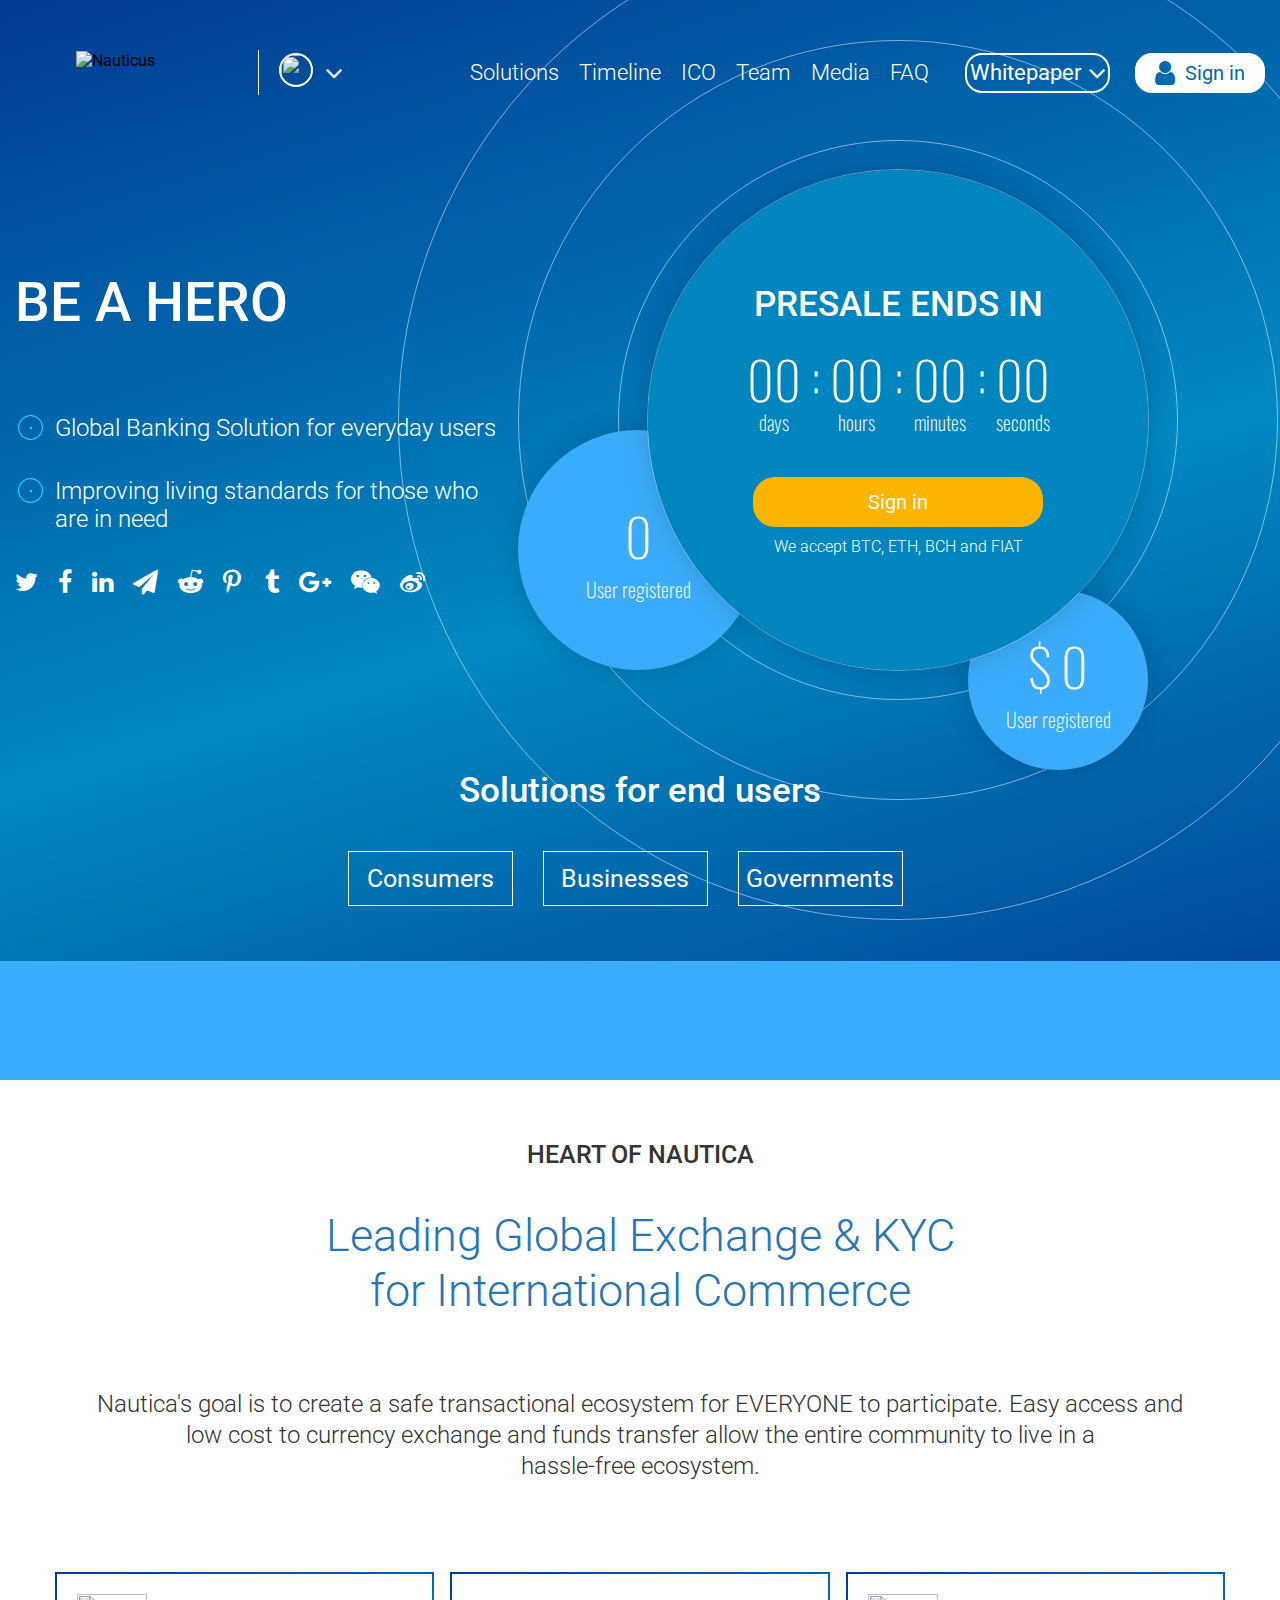
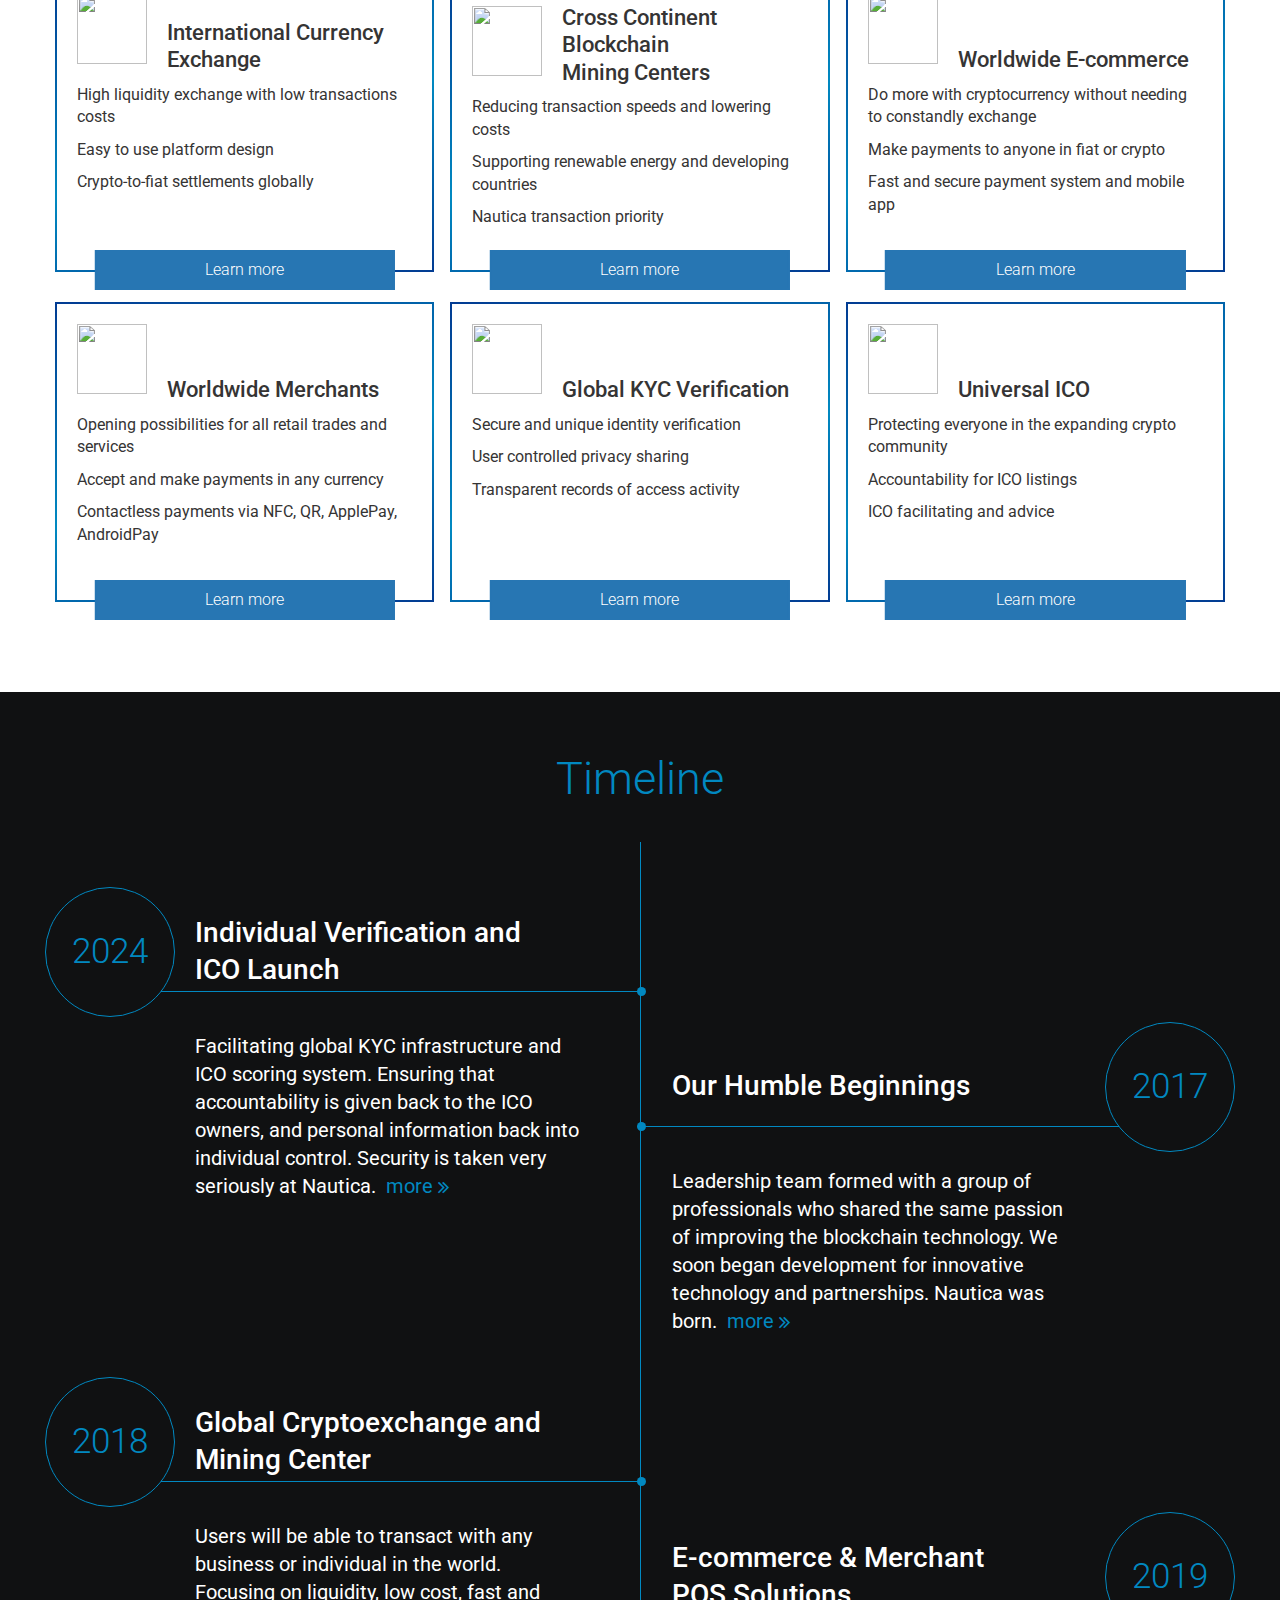
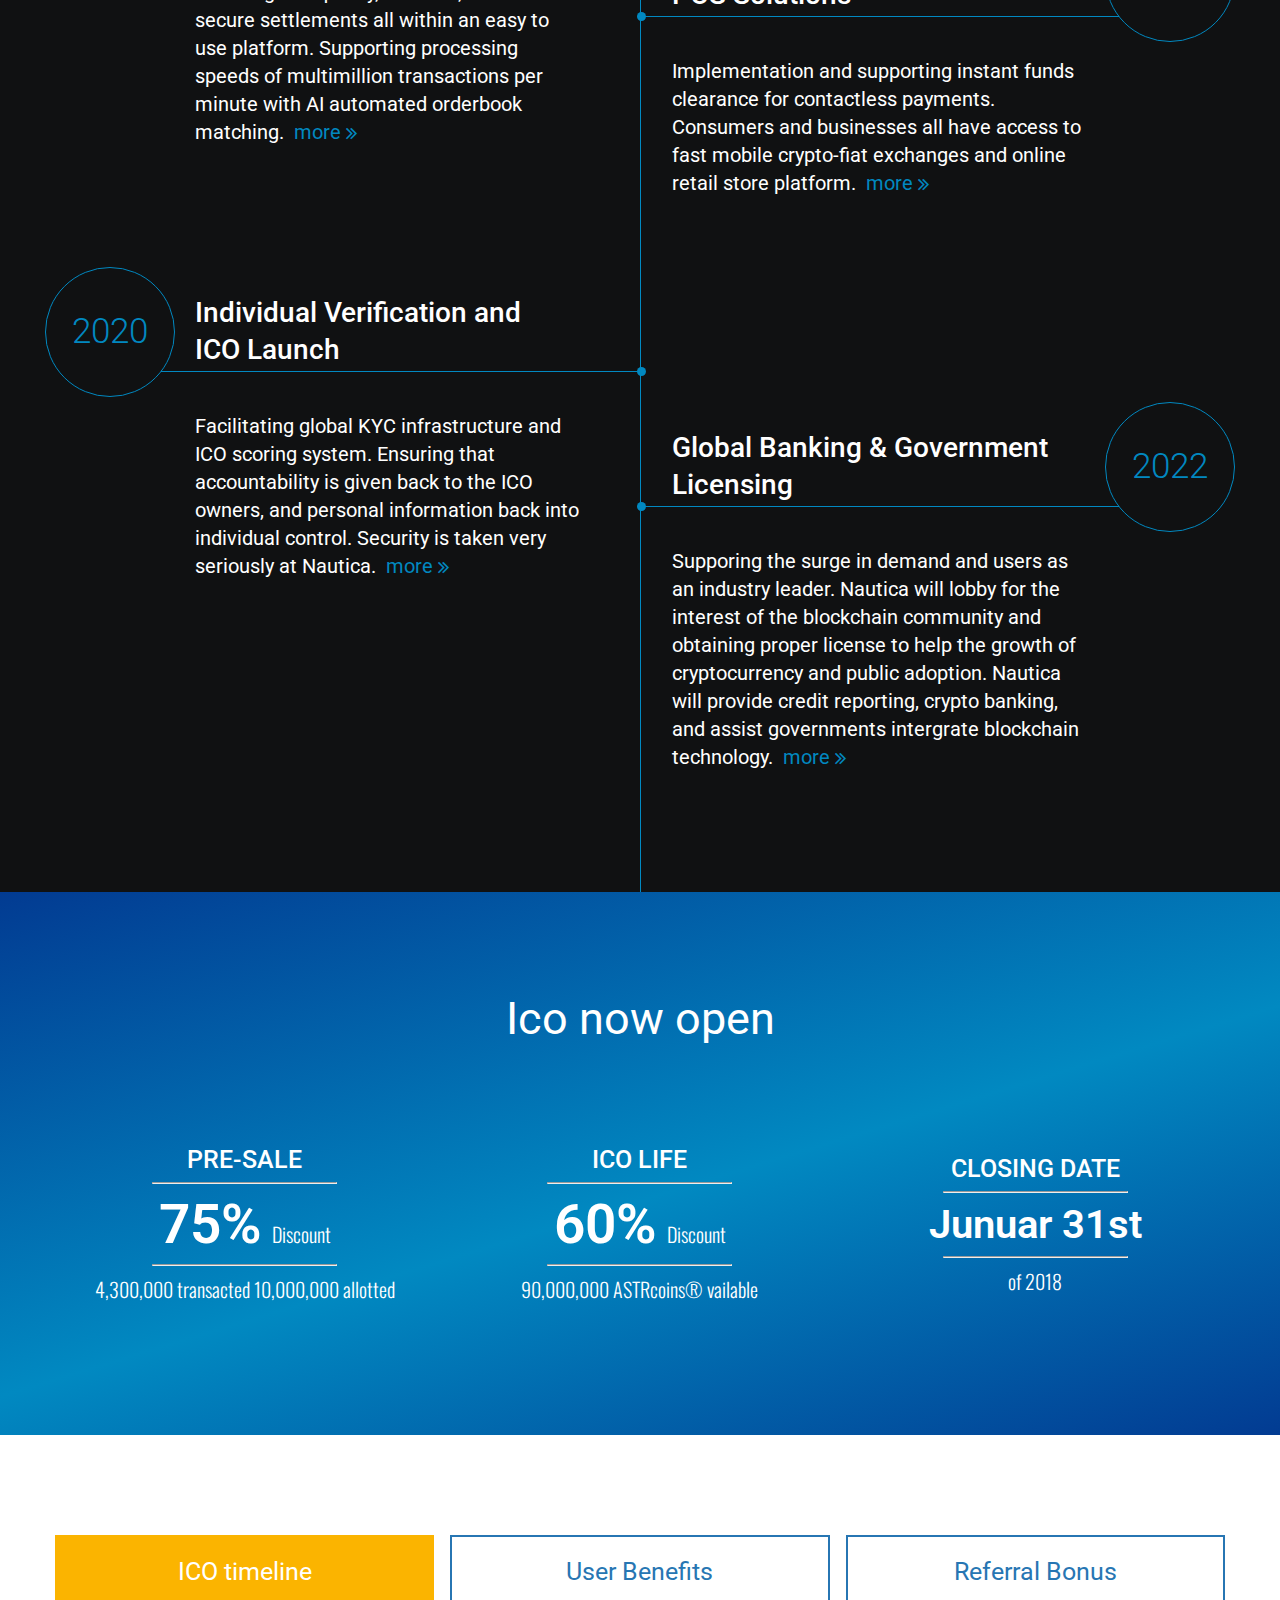
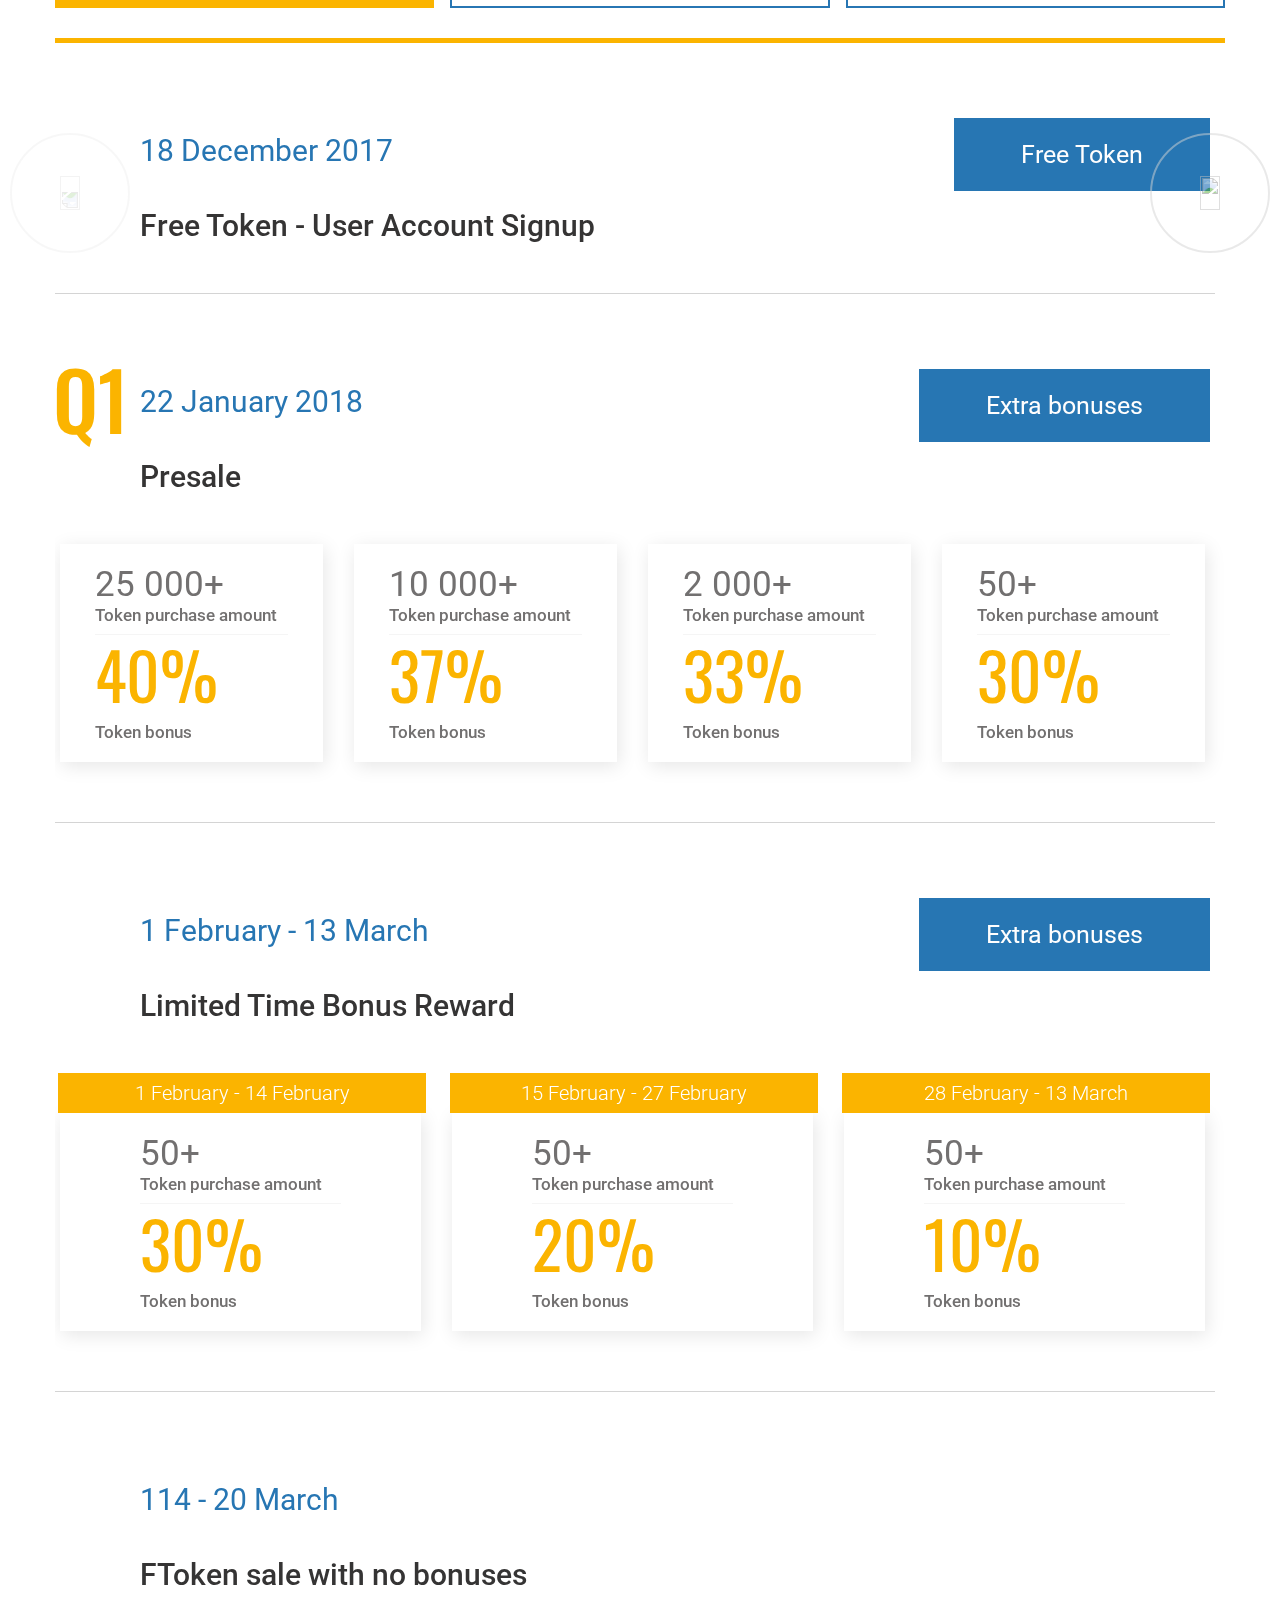
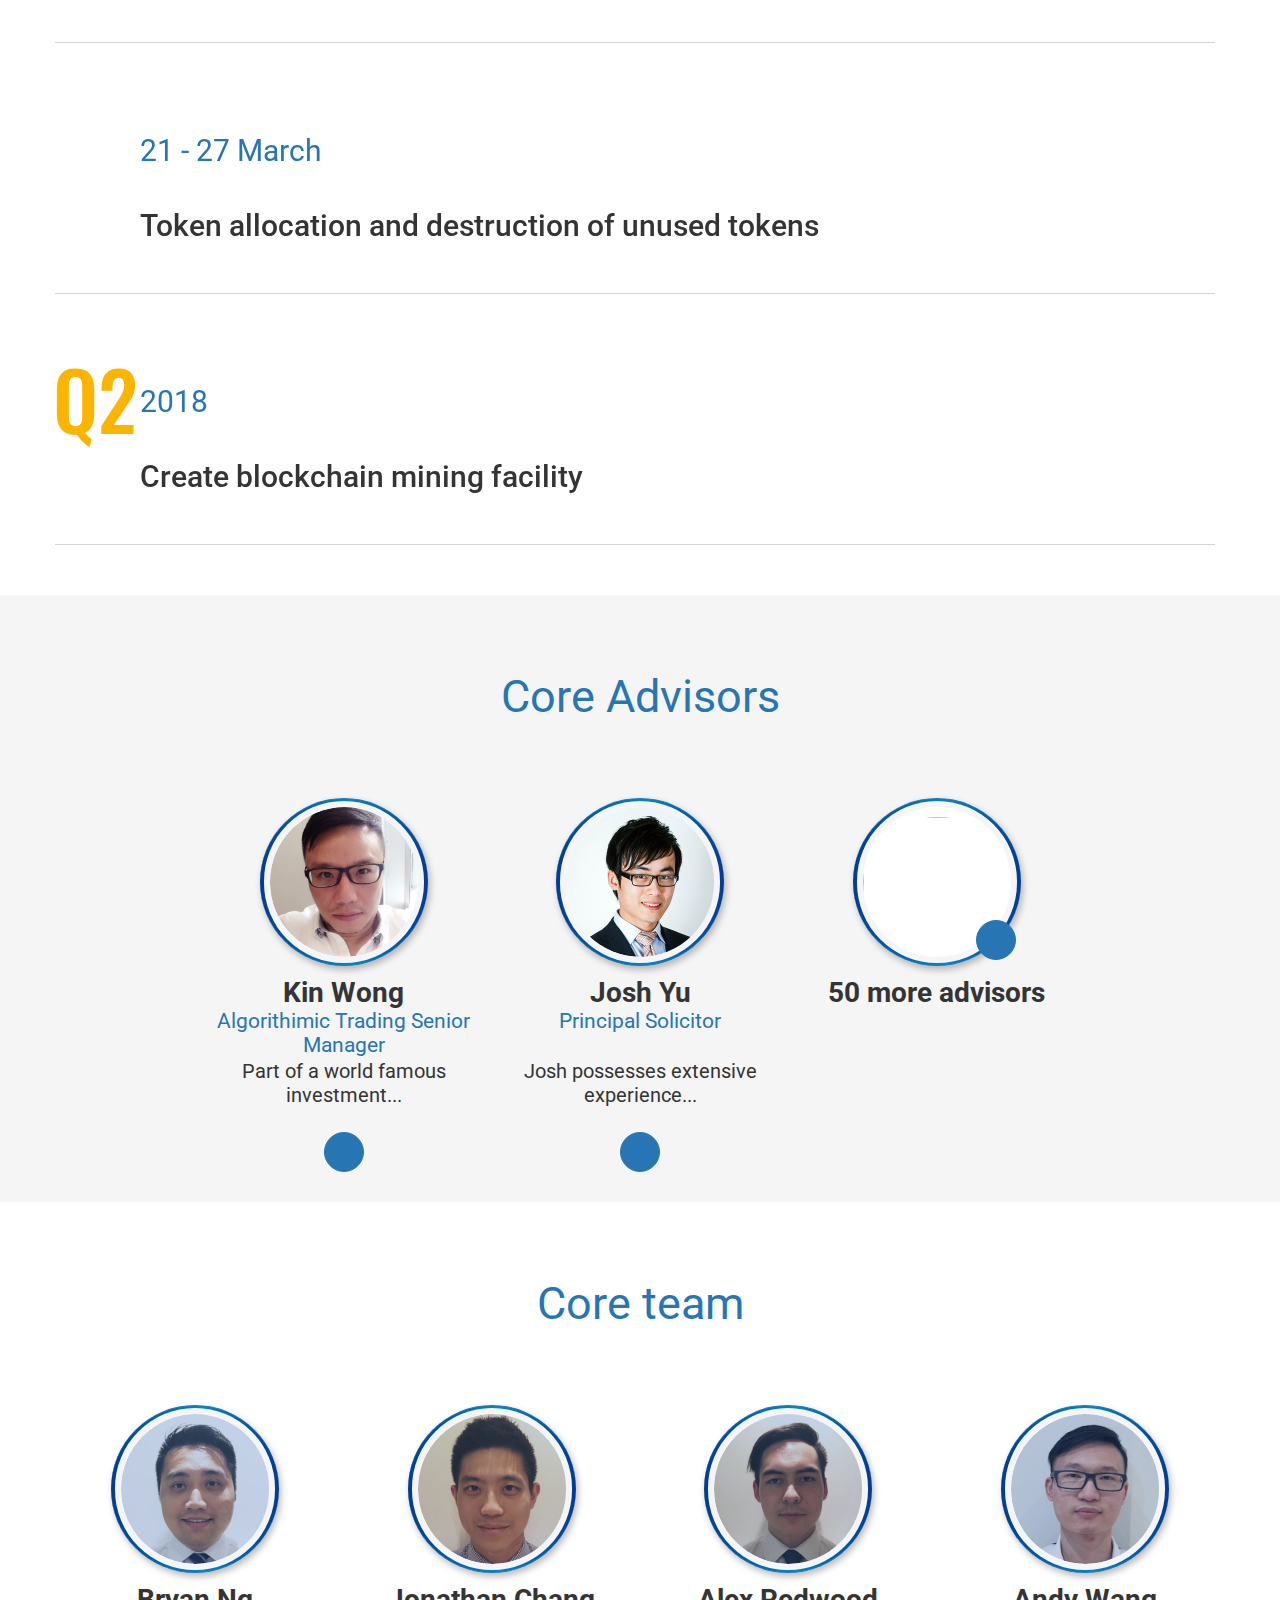
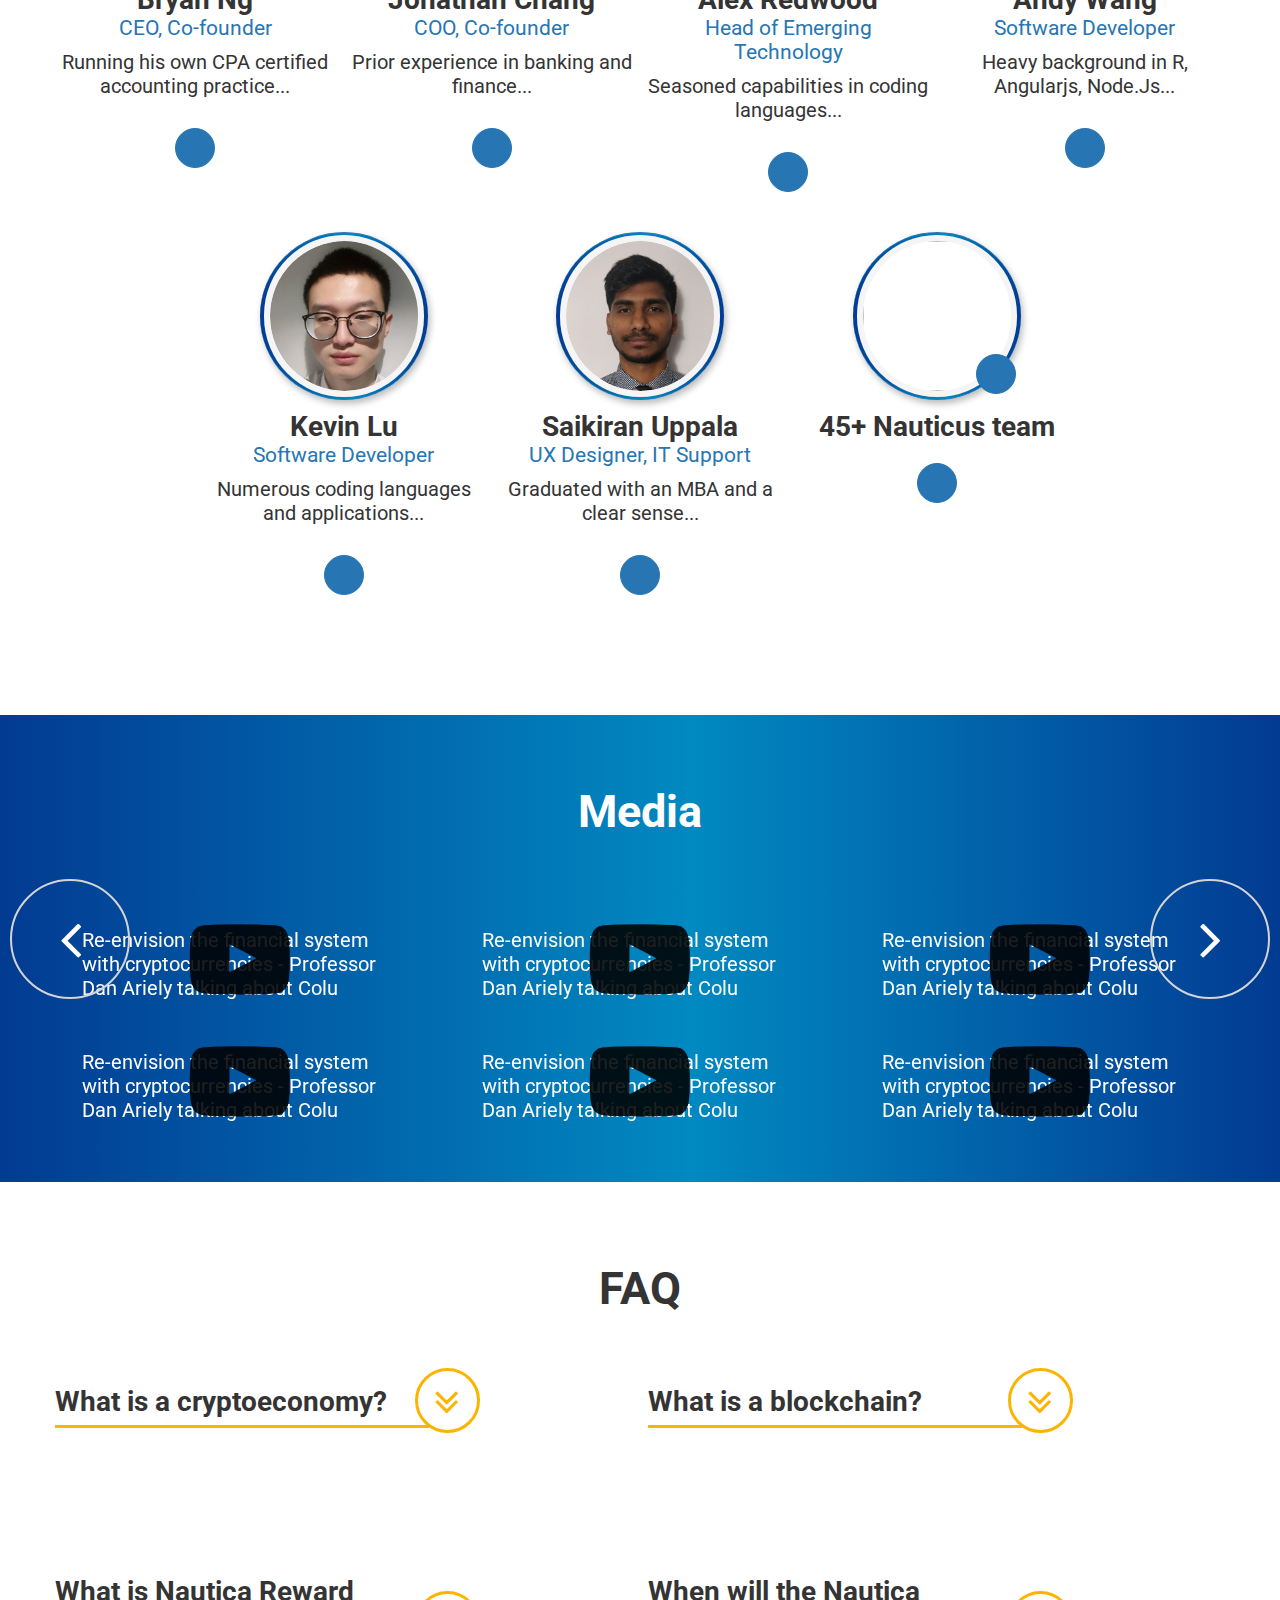
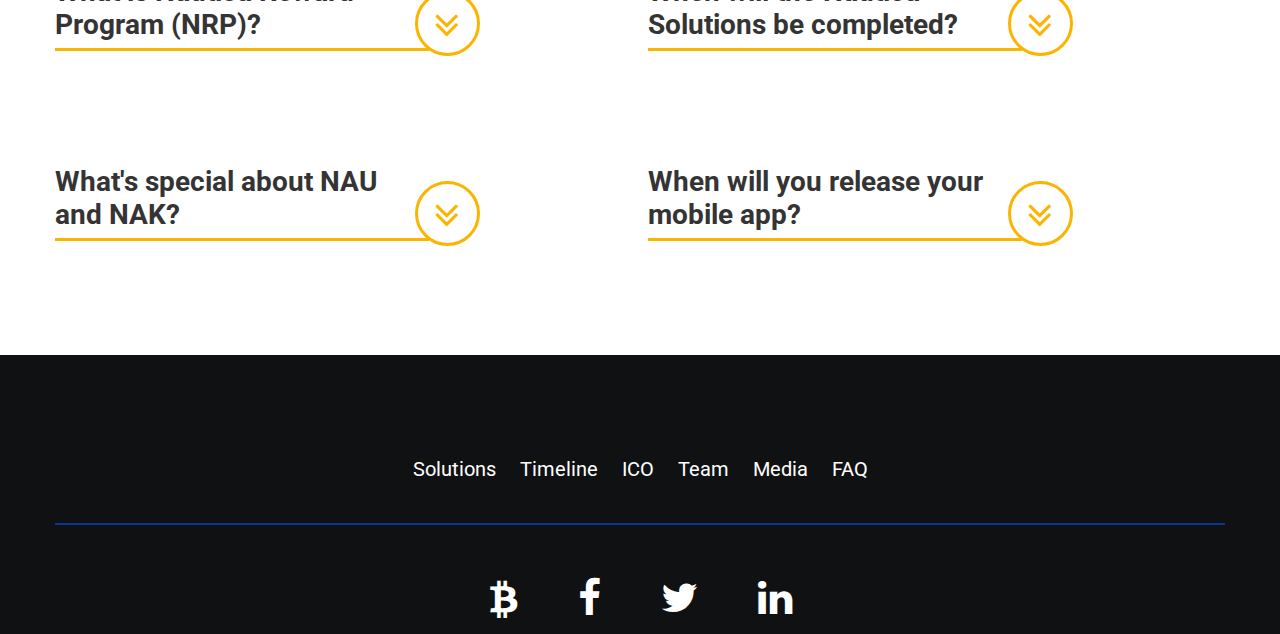
==== commit fcb836a4: "upload" ====
--- a/index.html
+++ b/index.html
@@ -633,85 +633,34 @@
               <div class="advisors__block__img">
                 <a class="advisors__block__img__hover">
                   <p>more</p>
-                </a><img src="img/photo.png" alt=""></div>
-            </div>
-            <h3>Name 2</h3><span>Title 2</span>
-            <p class="advisors__block__spec spec">Specialty, specialty, specialty specialty, specialty, specialty</p>
-            <p class="advisors__block__desc desc">Lorem ipsum dolor sit amet consectetur adipisicing elit. Minima enim, iste ab soluta dolore excepturi nulla at sed cum deleniti distinctio neque ipsum. Temporibus laudantium expedita deleniti doloremque pariatur molestias.</p><a href="#" class="in"><svg class="icon icon-in "><use xlink:href="../img/sprite.svg#icon-in"></use></svg></a></div>
-          <div
-            class="col-md-3 col-sm-4 col-xs-12 advisors__user pop-up-3-open">
+                </a><img src="img/advisor/headshotkin.png" alt=""></div>
+            </div>
+            <h3>Kin Wong</h3><span>Algorithimic Trading Senior Manager</span>
+            <p class="advisors__block__spec spec">Part of a world famous investment...</p>
+            <p class="advisors__block__desc desc">Part of a world famous investment banking group having decades of experiences as a software engineer with multiple major globally known banks and investment groups. Kin has been invovled with major projects developing and implementing high
+              end distributed system for automation.<br><br>Kin understands the complexity of the banking and financial system internationally with in depth knowledge in technical aspects of the industry, he is able to create solutions for any scenario.</p>
+            <a
+              href="#" class="in"><svg class="icon icon-in "><use xlink:href="../img/sprite.svg#icon-in"></use></svg></a>
+          </div>
+          <div class="col-md-3 col-sm-4 col-xs-12 advisors__user pop-up-3-open">
             <div class="advisors__block">
               <div class="advisors__block__img">
                 <a class="advisors__block__img__hover">
                   <p>more</p>
-                </a><img src="img/photo.png" alt=""></div>
-            </div>
-            <h3>Name</h3><span>Title</span>
-            <p class="advisors__block__spec spec">Specialty, specialty, specialty specialty, specialty, specialty</p>
-            <p class="advisors__block__desc desc">Lorem ipsum dolor sit amet consectetur adipisicing elit. Minima enim, iste ab soluta dolore excepturi nulla at sed cum deleniti distinctio neque ipsum. Temporibus laudantium expedita deleniti doloremque pariatur molestias.</p><a href="#" class="in"><svg class="icon icon-in "><use xlink:href="../img/sprite.svg#icon-in"></use></svg></a></div>
-        <div
-          class="col-md-3 col-sm-4 col-xs-12 advisors__user pop-up-3-open">
-          <div class="advisors__block">
-            <div class="advisors__block__img">
-              <a class="advisors__block__img__hover">
-                <p>more</p>
-              </a><img src="img/photo.png" alt=""></div>
-          </div>
-          <h3>Name</h3><span>Title</span>
-          <p class="advisors__block__spec spec">Specialty, specialty, specialty specialty, specialty, specialty</p>
-          <p class="advisors__block__desc desc">Lorem ipsum dolor sit amet consectetur adipisicing elit. Minima enim, iste ab soluta dolore excepturi nulla at sed cum deleniti distinctio neque ipsum. Temporibus laudantium expedita deleniti doloremque pariatur molestias.</p><a href="#" class="in"><svg class="icon icon-in "><use xlink:href="../img/sprite.svg#icon-in"></use></svg></a></div>
-      <div
-        class="col-md-3 col-sm-4 col-xs-12 advisors__user pop-up-3-open">
-        <div class="advisors__block">
-          <div class="advisors__block__img">
-            <a class="advisors__block__img__hover">
-              <p>more</p>
-            </a><img src="img/photo.png" alt=""></div>
-        </div>
-        <h3>Name</h3><span>Title</span>
-        <p class="advisors__block__spec spec">Specialty, specialty, specialty specialty, specialty, specialty</p>
-        <p class="advisors__block__desc desc">Lorem ipsum dolor sit amet consectetur adipisicing elit. Minima enim, iste ab soluta dolore excepturi nulla at sed cum deleniti distinctio neque ipsum. Temporibus laudantium expedita deleniti doloremque pariatur molestias.</p><a href="#" class="in"><svg class="icon icon-in "><use xlink:href="../img/sprite.svg#icon-in"></use></svg></a></div>
-        <div
-          class="col-md-3 col-sm-4 col-xs-12 advisors__user pop-up-3-open">
-          <div class="advisors__block">
-            <div class="advisors__block__img">
-              <a class="advisors__block__img__hover">
-                <p>more</p>
-              </a><img src="img/photo.png" alt=""></div>
-          </div>
-          <h3>Name</h3><span>Title</span>
-          <p class="advisors__block__spec spec">Specialty, specialty, specialty specialty, specialty, specialty</p>
-          <p class="advisors__block__desc desc">Lorem ipsum dolor sit amet consectetur adipisicing elit. Minima enim, iste ab soluta dolore excepturi nulla at sed cum deleniti distinctio neque ipsum. Temporibus laudantium expedita deleniti doloremque pariatur molestias.</p><a href="#" class="in"><svg class="icon icon-in "><use xlink:href="../img/sprite.svg#icon-in"></use></svg></a></div>
-          <div
-            class="col-md-3 col-sm-4 col-xs-12 advisors__user pop-up-3-open">
-            <div class="advisors__block">
-              <div class="advisors__block__img">
-                <a class="advisors__block__img__hover">
-                  <p>more</p>
-                </a><img src="img/photo.png" alt=""></div>
-            </div>
-            <h3>Name</h3><span>Title</span>
-            <p class="advisors__block__spec spec">Specialty, specialty, specialty specialty, specialty, specialty</p>
-            <p class="advisors__block__desc desc">Lorem ipsum dolor sit amet consectetur adipisicing elit. Minima enim, iste ab soluta dolore excepturi nulla at sed cum deleniti distinctio neque ipsum. Temporibus laudantium expedita deleniti doloremque pariatur molestias.</p><a href="#" class="in"><svg class="icon icon-in "><use xlink:href="../img/sprite.svg#icon-in"></use></svg></a></div>
-            <div
-              class="col-md-3 col-sm-4 col-xs-12 advisors__user pop-up-3-open">
-              <div class="advisors__block">
-                <div class="advisors__block__img">
-                  <a class="advisors__block__img__hover">
-                    <p>more</p>
-                  </a><img src="img/photo.png" alt=""></div>
-              </div>
-              <h3>Name</h3><span>Title</span>
-              <p class="advisors__block__spec spec">Specialty, specialty, specialty specialty, specialty, specialty</p>
-              <p class="advisors__block__desc desc">Lorem ipsum dolor sit amet consectetur adipisicing elit. Minima enim, iste ab soluta dolore excepturi nulla at sed cum deleniti distinctio neque ipsum. Temporibus laudantium expedita deleniti doloremque pariatur molestias.</p><a href="#"
-                class="in"><svg class="icon icon-in "><use xlink:href="../img/sprite.svg#icon-in"></use></svg></a></div>
-              <div class="col-md-3 col-sm-4 col-xs-12 advisors__user pop-up-3-open">
-                <div class="advisors__block advisors__block--add">
-                  <div class="advisors__block__img"><img src="img/boss.svg" alt=""></div><a class="advisors__plus"><svg class="icon icon-plus "><use xlink:href="../img/sprite.svg#icon-plus"></use></svg></a></div>
-                <h3>50 more advisors</h3>
-              </div>
-              </div>
-              </div>
+                </a><img src="img/advisor/josh_col.png" alt=""></div>
+            </div>
+            <h3>Josh Yu</h3><span>Principal Solicitor</span>
+            <p class="advisors__block__spec spec">Josh possesses extensive experience...</p>
+            <p class="advisors__block__desc desc">Josh possesses extensive experience tailoring complex legal strategies across a diverse range of projects whilst dealing with private clients and businesses to implement sound legal strategies. Josh's business segment has a particular focus
+              on new and emerging technology, digital, and internet-based businesses and the unique legal challenges they encounter. <br><br>Now managing his own firm, Josh continues to grow his clientele focusing on the commercial, IP and property law
+              space.</p><a href="#" class="in"><svg class="icon icon-in "><use xlink:href="../img/sprite.svg#icon-in"></use></svg></a></div>
+          <div class="col-md-3 col-sm-4 col-xs-12 advisors__user">
+            <div class="advisors__block advisors__block--add">
+              <div class="advisors__block__img"><img src="img/boss.svg" alt=""></div><a class="advisors__plus"><svg class="icon icon-plus "><use xlink:href="../img/sprite.svg#icon-plus"></use></svg></a></div>
+            <h3>50 more advisors</h3>
+          </div>
+        </div>
+      </div>
     </section>
     <section class="team">
       <div class="container">
@@ -724,52 +673,80 @@
               <div class="team__block__img">
                 <a class="team__block__img__hover">
                   <p>more</p>
-                </a><img src="img/photo.png" alt=""></div>
+                </a><img src="img/team/bryan.png" alt=""></div>
             </div>
             <div class="team__content">
-              <h3>Name</h3><span>Title</span>
-              <p class="spec">Specialty, specialty, specialty specialty, specialty, specialty</p>
-              <p class="desc">Lorem ipsum dolor sit amet consectetur adipisicing elit. Minima enim, iste ab soluta dolore excepturi nulla at sed cum deleniti distinctio neque ipsum. Temporibus laudantium expedita deleniti doloremque pariatur molestias.</p><a href="#"
-                class="in"><svg class="icon icon-in "><use xlink:href="../img/sprite.svg#icon-in"></use></svg></a></div>
+              <h3>Bryan Ng</h3><span>CEO, Co-founder</span>
+              <p class="spec">Running his own CPA certified accounting practice...</p>
+              <p class="desc">Running his own CPA certified accounting practice, Bryan is constantly challenged to demonstrate dynamic solutions through his knowledge in the finance, accounting, IT, and legal field. His passion for innovative technology combined with
+                his rational mindset resulted in his pursuit for blockchain technology. He is a true believer of blockchain's endless possibility for creating a better cryptoeconomy together.</p><a href="#" class="in"><svg class="icon icon-in "><use xlink:href="../img/sprite.svg#icon-in"></use></svg></a></div>
           </div>
           <div class="col-md-3 col-sm-4 col-xs-12 pop-up-3-open">
             <div class="team__block">
               <div class="team__block__img">
                 <a class="team__block__img__hover">
                   <p>more</p>
-                </a><img src="img/photo.png" alt=""></div>
+                </a><img src="img/team/jonathan.png" alt=""></div>
             </div>
             <div class="team__content">
-              <h3>Name</h3><span>Title</span>
-              <p class="spec">Specialty, specialty, specialty specialty, specialty, specialty</p>
-              <p class="desc">Lorem ipsum dolor sit amet consectetur adipisicing elit. Minima enim, iste ab soluta dolore excepturi nulla at sed cum deleniti distinctio neque ipsum. Temporibus laudantium expedita deleniti doloremque pariatur molestias.</p><a href="#"
-                class="in"><svg class="icon icon-in "><use xlink:href="../img/sprite.svg#icon-in"></use></svg></a></div>
+              <h3>Jonathan Chang</h3><span>COO, Co-founder</span>
+              <p class="spec">Prior experience in banking and finance...</p>
+              <p class="desc">Prior experience in banking and finance, Jonathan has an extensive knowledge in Know Your Customer, Anti-Money Laundering, and Counter-Terrorism Financing regulations as well as retail banking including merchant and e-commerce systems. Jonathan
+                is passionate about blockchain technology and its ability to support decentralized verification. He believes with a clear direction, the opportunity for global adoption is endless.</p><a href="#" class="in"><svg class="icon icon-in "><use xlink:href="../img/sprite.svg#icon-in"></use></svg></a></div>
           </div>
           <div class="col-md-3 col-sm-4 col-xs-12 pop-up-3-open">
             <div class="team__block">
               <div class="team__block__img">
                 <a class="team__block__img__hover">
                   <p>more</p>
-                </a><img src="img/photo.png" alt=""></div>
+                </a><img src="img/team/alex.png" alt=""></div>
             </div>
             <div class="team__content">
-              <h3>Name</h3><span>Title</span>
-              <p class="spec">Specialty, specialty, specialty specialty, specialty, specialty</p>
-              <p class="desc">Lorem ipsum dolor sit amet consectetur adipisicing elit. Minima enim, iste ab soluta dolore excepturi nulla at sed cum deleniti distinctio neque ipsum. Temporibus laudantium expedita deleniti doloremque pariatur molestias.</p><a href="#"
-                class="in"><svg class="icon icon-in "><use xlink:href="../img/sprite.svg#icon-in"></use></svg></a></div>
+              <h3>Alex Redwood</h3><span>Head of Emerging Technology</span>
+              <p class="spec">Seasoned capabilities in coding languages...</p>
+              <p class="desc">Seasoned capabilities in coding languages, able to combine complex business with the use of IT infrastructure creating innovative blockchain infrastructures. Specifically specialized in javascript, Node.js, Ionic, Google Cloud Platform,
+                Python and more.</p><a href="#" class="in"><svg class="icon icon-in "><use xlink:href="../img/sprite.svg#icon-in"></use></svg></a></div>
           </div>
           <div class="col-md-3 col-sm-4 col-xs-12 pop-up-3-open">
             <div class="team__block">
               <div class="team__block__img">
                 <a class="team__block__img__hover">
                   <p>more</p>
-                </a><img src="img/photo.png" alt=""></div>
+                </a><img src="img/team/andy.png" alt=""></div>
             </div>
             <div class="team__content">
-              <h3>Name</h3><span>Title</span>
-              <p class="spec">Specialty, specialty, specialty specialty, specialty, specialty</p>
-              <p class="desc">Lorem ipsum dolor sit amet consectetur adipisicing elit. Minima enim, iste ab soluta dolore excepturi nulla at sed cum deleniti distinctio neque ipsum. Temporibus laudantium expedita deleniti doloremque pariatur molestias.</p><a href="#"
+              <h3>Andy Wang</h3><span>Software Developer</span>
+              <p class="spec">Heavy background in R, Angularjs, Node.Js...</p>
+              <p class="desc">Heavy background in R, Angularjs, Node.Js Andy is able to develop a wide range of programming functionalities and fluent UX animations for a quality solution. Html, CSS, JavaScript, Java, R, Node.Js, SQL，Angularjs4，Mongodb.</p><a href="#"
                 class="in"><svg class="icon icon-in "><use xlink:href="../img/sprite.svg#icon-in"></use></svg></a></div>
+          </div>
+          <div class="col-md-3 col-sm-4 col-xs-12 pop-up-3-open">
+            <div class="team__block">
+              <div class="team__block__img">
+                <a class="team__block__img__hover">
+                  <p>more</p>
+                </a><img src="img/team/kevin.png" alt=""></div>
+            </div>
+            <div class="team__content">
+              <h3>Kevin Lu</h3><span>Software Developer</span>
+              <p class="spec">Numerous coding languages and applications...</p>
+              <p class="desc">Numerous coding languages and applications, Kevin has a comprehensive knowledge of Hardoop using distributed computer systems to conduct complex data analysis. Oracle (TOAD), SQL Server, MySQL, Java, JavaScript, Swift, HTML, CSS, Go, C#.</p>
+              <a
+                href="#" class="in"><svg class="icon icon-in "><use xlink:href="../img/sprite.svg#icon-in"></use></svg></a>
+            </div>
+          </div>
+          <div class="col-md-3 col-sm-4 col-xs-12 pop-up-3-open">
+            <div class="team__block">
+              <div class="team__block__img">
+                <a class="team__block__img__hover">
+                  <p>more</p>
+                </a><img src="img/team/sai.png" alt=""></div>
+            </div>
+            <div class="team__content">
+              <h3>Saikiran Uppala</h3><span>UX Designer, IT Support</span>
+              <p class="spec">Graduated with an MBA and a clear sense...</p>
+              <p class="desc">Graduated with an MBA and a clear sense of design and business documentation formats, Sai understands how to best engage audiences. Utilizing his knowledge of IT and in business, Sai provides a bridge between the business and the technology
+                world often providing support to software development. Java, C.</p><a href="#" class="in"><svg class="icon icon-in "><use xlink:href="../img/sprite.svg#icon-in"></use></svg></a></div>
           </div>
           <div class="col-md-3 col-sm-4 col-xs-12 pop-up-3-open">
             <div class="team__block team__block--add">
--- a/css/app.css
+++ b/css/app.css
@@ -1,2 +1,2 @@
-@charset "UTF-8";button::-moz-focus-inner,input[type=submit]::-moz-focus-inner{padding:0;border:0}.icon-arrow,.icon-in,.icon-plus{width:1em;height:1em;fill:initial}.container,.container-fluid{margin-right:auto;margin-left:auto}.container-fluid{padding-right:2rem;padding-left:2rem}.row{box-sizing:border-box;display:-ms-flexbox;display:flex;-ms-flex:0 1 auto;flex:0 1 auto;-ms-flex-direction:row;flex-direction:row;-ms-flex-wrap:wrap;flex-wrap:wrap;margin-right:-.5rem;margin-left:-.5rem}.row.reverse{-ms-flex-direction:row-reverse;flex-direction:row-reverse}.col.reverse{-ms-flex-direction:column-reverse;flex-direction:column-reverse}.col-xs,.col-xs-1,.col-xs-10,.col-xs-11,.col-xs-12,.col-xs-2,.col-xs-3,.col-xs-4,.col-xs-5,.col-xs-6,.col-xs-7,.col-xs-8,.col-xs-9,.col-xs-offset-0,.col-xs-offset-1,.col-xs-offset-10,.col-xs-offset-11,.col-xs-offset-12,.col-xs-offset-2,.col-xs-offset-3,.col-xs-offset-4,.col-xs-offset-5,.col-xs-offset-6,.col-xs-offset-7,.col-xs-offset-8,.col-xs-offset-9{box-sizing:border-box;-ms-flex:0 0 auto;flex:0 0 auto;padding-right:.5rem;padding-left:.5rem}.col-xs{-ms-flex-positive:1;flex-grow:1;-ms-flex-preferred-size:0;flex-basis:0;max-width:100%}.col-xs-1{-ms-flex-preferred-size:8.33333333%;flex-basis:8.33333333%;max-width:8.33333333%}.col-xs-2{-ms-flex-preferred-size:16.66666667%;flex-basis:16.66666667%;max-width:16.66666667%}.col-xs-3{-ms-flex-preferred-size:25%;flex-basis:25%;max-width:25%}.col-xs-4{-ms-flex-preferred-size:33.33333333%;flex-basis:33.33333333%;max-width:33.33333333%}.col-xs-5{-ms-flex-preferred-size:41.66666667%;flex-basis:41.66666667%;max-width:41.66666667%}.col-xs-6{-ms-flex-preferred-size:50%;flex-basis:50%;max-width:50%}.col-xs-7{-ms-flex-preferred-size:58.33333333%;flex-basis:58.33333333%;max-width:58.33333333%}.col-xs-8{-ms-flex-preferred-size:66.66666667%;flex-basis:66.66666667%;max-width:66.66666667%}.col-xs-9{-ms-flex-preferred-size:75%;flex-basis:75%;max-width:75%}.col-xs-10{-ms-flex-preferred-size:83.33333333%;flex-basis:83.33333333%;max-width:83.33333333%}.col-xs-11{-ms-flex-preferred-size:91.66666667%;flex-basis:91.66666667%;max-width:91.66666667%}.col-xs-12{-ms-flex-preferred-size:100%;flex-basis:100%;max-width:100%}.col-xs-offset-0{margin-left:0}.col-xs-offset-1{margin-left:8.33333333%}.col-xs-offset-2{margin-left:16.66666667%}.col-xs-offset-3{margin-left:25%}.col-xs-offset-4{margin-left:33.33333333%}.col-xs-offset-5{margin-left:41.66666667%}.col-xs-offset-6{margin-left:50%}.col-xs-offset-7{margin-left:58.33333333%}.col-xs-offset-8{margin-left:66.66666667%}.col-xs-offset-9{margin-left:75%}.col-xs-offset-10{margin-left:83.33333333%}.col-xs-offset-11{margin-left:91.66666667%}.start-xs{-ms-flex-pack:start;justify-content:flex-start;text-align:start}.center-xs{-ms-flex-pack:center;justify-content:center;text-align:center}.end-xs{-ms-flex-pack:end;justify-content:flex-end;text-align:end}.top-xs{-ms-flex-align:start;align-items:flex-start}.middle-xs{-ms-flex-align:center;align-items:center}.bottom-xs{-ms-flex-align:end;align-items:flex-end}.around-xs{-ms-flex-pack:distribute;justify-content:space-around}.between-xs{-ms-flex-pack:justify;justify-content:space-between}.first-xs{-ms-flex-order:-1;order:-1}.last-xs{-ms-flex-order:1;order:1}.swiper-container{margin:0 auto;position:relative;overflow:hidden;list-style:none;padding:0;z-index:1}.swiper-container-no-flexbox .swiper-slide{float:left}.swiper-container-vertical>.swiper-wrapper{-ms-flex-direction:column;flex-direction:column}.swiper-slide,.swiper-wrapper{width:100%;height:100%;position:relative;transition-property:transform}.swiper-wrapper{z-index:1;display:-ms-flexbox;display:flex;box-sizing:content-box}.swiper-container-android .swiper-slide,.swiper-wrapper{transform:translate3d(0,0,0)}.swiper-container-multirow>.swiper-wrapper{-ms-flex-wrap:wrap;flex-wrap:wrap}.swiper-container-free-mode>.swiper-wrapper{transition-timing-function:ease-out;margin:0 auto}.swiper-slide{-ms-flex-negative:0;flex-shrink:0}.swiper-invisible-blank-slide{visibility:hidden}.swiper-container-autoheight,.swiper-container-autoheight .swiper-slide{height:auto}.swiper-container-autoheight .swiper-wrapper{-ms-flex-align:start;align-items:flex-start;transition-property:transform,height}.swiper-container-3d{perspective:1200px}.swiper-container-3d .swiper-cube-shadow,.swiper-container-3d .swiper-slide,.swiper-container-3d .swiper-slide-shadow-bottom,.swiper-container-3d .swiper-slide-shadow-left,.swiper-container-3d .swiper-slide-shadow-right,.swiper-container-3d .swiper-slide-shadow-top,.swiper-container-3d .swiper-wrapper{transform-style:preserve-3d}.swiper-container-3d .swiper-slide-shadow-bottom,.swiper-container-3d .swiper-slide-shadow-left,.swiper-container-3d .swiper-slide-shadow-right,.swiper-container-3d .swiper-slide-shadow-top{position:absolute;left:0;top:0;width:100%;height:100%;pointer-events:none;z-index:10}.swiper-container-3d .swiper-slide-shadow-left{background-image:linear-gradient(to left,rgba(0,0,0,.5),transparent)}.swiper-container-3d .swiper-slide-shadow-right{background-image:linear-gradient(to right,rgba(0,0,0,.5),transparent)}.swiper-container-3d .swiper-slide-shadow-top{background-image:linear-gradient(to top,rgba(0,0,0,.5),transparent)}.swiper-container-3d .swiper-slide-shadow-bottom{background-image:linear-gradient(to bottom,rgba(0,0,0,.5),transparent)}.swiper-container-wp8-horizontal,.swiper-container-wp8-horizontal>.swiper-wrapper{-ms-touch-action:pan-y;touch-action:pan-y}.swiper-container-wp8-vertical,.swiper-container-wp8-vertical>.swiper-wrapper{-ms-touch-action:pan-x;touch-action:pan-x}.swiper-button-next,.swiper-button-prev{position:absolute;top:50%;width:27px;height:44px;margin-top:-22px;z-index:10;cursor:pointer;background-size:27px 44px;background-position:center;background-repeat:no-repeat}.swiper-button-next.swiper-button-disabled,.swiper-button-prev.swiper-button-disabled{opacity:.35;cursor:auto;pointer-events:none}.swiper-button-prev,.swiper-container-rtl .swiper-button-next{background-image:url("data:image/svg+xml;charset=utf-8,%3Csvg%20xmlns%3D'http%3A%2F%2Fwww.w3.org%2F2000%2Fsvg'%20viewBox%3D'0%200%2027%2044'%3E%3Cpath%20d%3D'M0%2C22L22%2C0l2.1%2C2.1L4.2%2C22l19.9%2C19.9L22%2C44L0%2C22L0%2C22L0%2C22z'%20fill%3D'%23007aff'%2F%3E%3C%2Fsvg%3E");left:10px;right:auto}.swiper-button-next,.swiper-container-rtl .swiper-button-prev{background-image:url("data:image/svg+xml;charset=utf-8,%3Csvg%20xmlns%3D'http%3A%2F%2Fwww.w3.org%2F2000%2Fsvg'%20viewBox%3D'0%200%2027%2044'%3E%3Cpath%20d%3D'M27%2C22L27%2C22L5%2C44l-2.1-2.1L22.8%2C22L2.9%2C2.1L5%2C0L27%2C22L27%2C22z'%20fill%3D'%23007aff'%2F%3E%3C%2Fsvg%3E");right:10px;left:auto}.swiper-button-prev.swiper-button-white,.swiper-container-rtl .swiper-button-next.swiper-button-white{background-image:url("data:image/svg+xml;charset=utf-8,%3Csvg%20xmlns%3D'http%3A%2F%2Fwww.w3.org%2F2000%2Fsvg'%20viewBox%3D'0%200%2027%2044'%3E%3Cpath%20d%3D'M0%2C22L22%2C0l2.1%2C2.1L4.2%2C22l19.9%2C19.9L22%2C44L0%2C22L0%2C22L0%2C22z'%20fill%3D'%23ffffff'%2F%3E%3C%2Fsvg%3E")}.swiper-button-next.swiper-button-white,.swiper-container-rtl .swiper-button-prev.swiper-button-white{background-image:url("data:image/svg+xml;charset=utf-8,%3Csvg%20xmlns%3D'http%3A%2F%2Fwww.w3.org%2F2000%2Fsvg'%20viewBox%3D'0%200%2027%2044'%3E%3Cpath%20d%3D'M27%2C22L27%2C22L5%2C44l-2.1-2.1L22.8%2C22L2.9%2C2.1L5%2C0L27%2C22L27%2C22z'%20fill%3D'%23ffffff'%2F%3E%3C%2Fsvg%3E")}.swiper-button-prev.swiper-button-black,.swiper-container-rtl .swiper-button-next.swiper-button-black{background-image:url("data:image/svg+xml;charset=utf-8,%3Csvg%20xmlns%3D'http%3A%2F%2Fwww.w3.org%2F2000%2Fsvg'%20viewBox%3D'0%200%2027%2044'%3E%3Cpath%20d%3D'M0%2C22L22%2C0l2.1%2C2.1L4.2%2C22l19.9%2C19.9L22%2C44L0%2C22L0%2C22L0%2C22z'%20fill%3D'%23000000'%2F%3E%3C%2Fsvg%3E")}.swiper-button-next.swiper-button-black,.swiper-container-rtl .swiper-button-prev.swiper-button-black{background-image:url("data:image/svg+xml;charset=utf-8,%3Csvg%20xmlns%3D'http%3A%2F%2Fwww.w3.org%2F2000%2Fsvg'%20viewBox%3D'0%200%2027%2044'%3E%3Cpath%20d%3D'M27%2C22L27%2C22L5%2C44l-2.1-2.1L22.8%2C22L2.9%2C2.1L5%2C0L27%2C22L27%2C22z'%20fill%3D'%23000000'%2F%3E%3C%2Fsvg%3E")}.swiper-pagination{position:absolute;text-align:center;transition:.3s opacity;transform:translate3d(0,0,0);z-index:10}.swiper-pagination.swiper-pagination-hidden{opacity:0}.swiper-container-horizontal>.swiper-pagination-bullets,.swiper-pagination-custom,.swiper-pagination-fraction{bottom:10px;left:0;width:100%}.swiper-pagination-bullets-dynamic{overflow:hidden;font-size:0}.swiper-pagination-bullets-dynamic .swiper-pagination-bullet{-ms-transform:scale(.33);transform:scale(.33);position:relative}.swiper-pagination-bullets-dynamic .swiper-pagination-bullet-active{-ms-transform:scale(1);transform:scale(1)}.swiper-pagination-bullets-dynamic .swiper-pagination-bullet-active-prev{-ms-transform:scale(.66);transform:scale(.66)}.swiper-pagination-bullets-dynamic .swiper-pagination-bullet-active-prev-prev{-ms-transform:scale(.33);transform:scale(.33)}.swiper-pagination-bullets-dynamic .swiper-pagination-bullet-active-next{-ms-transform:scale(.66);transform:scale(.66)}.swiper-pagination-bullets-dynamic .swiper-pagination-bullet-active-next-next{-ms-transform:scale(.33);transform:scale(.33)}.swiper-pagination-bullet{width:8px;height:8px;display:inline-block;border-radius:100%;background:#000;opacity:.2}button.swiper-pagination-bullet{border:none;margin:0;padding:0;box-shadow:none;-webkit-appearance:none;-moz-appearance:none;appearance:none}.swiper-pagination-clickable .swiper-pagination-bullet{cursor:pointer}.swiper-pagination-bullet-active{opacity:1;background:#007aff}.swiper-container-vertical>.swiper-pagination-bullets{right:10px;top:50%;transform:translate3d(0,-50%,0)}.swiper-container-vertical>.swiper-pagination-bullets .swiper-pagination-bullet{margin:6px 0;display:block}.swiper-container-vertical>.swiper-pagination-bullets.swiper-pagination-bullets-dynamic{top:50%;-ms-transform:translateY(-50%);transform:translateY(-50%);width:8px}.swiper-container-vertical>.swiper-pagination-bullets.swiper-pagination-bullets-dynamic .swiper-pagination-bullet{display:inline-block;transition:.2s transform,.2s top;transition:.2s transform,.2s top,.2s -webkit-transform}.swiper-container-horizontal>.swiper-pagination-bullets .swiper-pagination-bullet{margin:0 4px}.swiper-container-horizontal>.swiper-pagination-bullets.swiper-pagination-bullets-dynamic{left:50%;-ms-transform:translateX(-50%);transform:translateX(-50%);white-space:nowrap}.swiper-container-horizontal>.swiper-pagination-bullets.swiper-pagination-bullets-dynamic .swiper-pagination-bullet{transition:.2s transform,.2s left;transition:.2s transform,.2s left,.2s -webkit-transform}.swiper-container-horizontal.swiper-container-rtl>.swiper-pagination-bullets-dynamic .swiper-pagination-bullet{transition:.2s transform,.2s right;transition:.2s transform,.2s right,.2s -webkit-transform}.swiper-pagination-progressbar{background:rgba(0,0,0,.25);position:absolute}.swiper-pagination-progressbar .swiper-pagination-progressbar-fill{background:#007aff;position:absolute;left:0;top:0;width:100%;height:100%;-ms-transform:scale(0);transform:scale(0);-ms-transform-origin:left top;transform-origin:left top}.swiper-container-rtl .swiper-pagination-progressbar .swiper-pagination-progressbar-fill{-ms-transform-origin:right top;transform-origin:right top}.swiper-container-horizontal>.swiper-pagination-progressbar{width:100%;height:4px;left:0;top:0}.swiper-container-vertical>.swiper-pagination-progressbar{width:4px;height:100%;left:0;top:0}.swiper-pagination-progressbar.swiper-pagination-white .swiper-pagination-progressbar-fill,.swiper-pagination-white .swiper-pagination-bullet-active{background:#fff}.swiper-pagination-progressbar.swiper-pagination-white{background:rgba(255,255,255,.25)}.swiper-pagination-black .swiper-pagination-bullet-active,.swiper-pagination-progressbar.swiper-pagination-black .swiper-pagination-progressbar-fill{background:#000}.swiper-pagination-progressbar.swiper-pagination-black{background:rgba(0,0,0,.25)}.swiper-scrollbar{border-radius:10px;position:relative;-ms-touch-action:none;background:rgba(0,0,0,.1)}.swiper-container-horizontal>.swiper-scrollbar{position:absolute;left:1%;bottom:3px;z-index:50;height:5px;width:98%}.swiper-container-vertical>.swiper-scrollbar{position:absolute;right:3px;top:1%;z-index:50;width:5px;height:98%}.swiper-scrollbar-drag{height:100%;width:100%;position:relative;background:rgba(0,0,0,.5);border-radius:10px;left:0;top:0}.swiper-scrollbar-cursor-drag{cursor:move}.swiper-zoom-container{width:100%;height:100%;display:-ms-flexbox;display:flex;-ms-flex-pack:center;justify-content:center;-ms-flex-align:center;align-items:center;text-align:center}.swiper-zoom-container>canvas,.swiper-zoom-container>img,.swiper-zoom-container>svg{max-width:100%;max-height:100%;object-fit:contain}.swiper-slide-zoomed{cursor:move}.swiper-lazy-preloader{width:42px;height:42px;position:absolute;left:50%;top:50%;margin-left:-21px;margin-top:-21px;z-index:10;-ms-transform-origin:50%;transform-origin:50%;animation:swiper-preloader-spin 1s steps(12,end) infinite}.swiper-lazy-preloader:after{display:block;content:'';width:100%;height:100%;background-image:url("data:image/svg+xml;charset=utf-8,%3Csvg%20viewBox%3D'0%200%20120%20120'%20xmlns%3D'http%3A%2F%2Fwww.w3.org%2F2000%2Fsvg'%20xmlns%3Axlink%3D'http%3A%2F%2Fwww.w3.org%2F1999%2Fxlink'%3E%3Cdefs%3E%3Cline%20id%3D'l'%20x1%3D'60'%20x2%3D'60'%20y1%3D'7'%20y2%3D'27'%20stroke%3D'%236c6c6c'%20stroke-width%3D'11'%20stroke-linecap%3D'round'%2F%3E%3C%2Fdefs%3E%3Cg%3E%3Cuse%20xlink%3Ahref%3D'%23l'%20opacity%3D'.27'%2F%3E%3Cuse%20xlink%3Ahref%3D'%23l'%20opacity%3D'.27'%20transform%3D'rotate(30%2060%2C60)'%2F%3E%3Cuse%20xlink%3Ahref%3D'%23l'%20opacity%3D'.27'%20transform%3D'rotate(60%2060%2C60)'%2F%3E%3Cuse%20xlink%3Ahref%3D'%23l'%20opacity%3D'.27'%20transform%3D'rotate(90%2060%2C60)'%2F%3E%3Cuse%20xlink%3Ahref%3D'%23l'%20opacity%3D'.27'%20transform%3D'rotate(120%2060%2C60)'%2F%3E%3Cuse%20xlink%3Ahref%3D'%23l'%20opacity%3D'.27'%20transform%3D'rotate(150%2060%2C60)'%2F%3E%3Cuse%20xlink%3Ahref%3D'%23l'%20opacity%3D'.37'%20transform%3D'rotate(180%2060%2C60)'%2F%3E%3Cuse%20xlink%3Ahref%3D'%23l'%20opacity%3D'.46'%20transform%3D'rotate(210%2060%2C60)'%2F%3E%3Cuse%20xlink%3Ahref%3D'%23l'%20opacity%3D'.56'%20transform%3D'rotate(240%2060%2C60)'%2F%3E%3Cuse%20xlink%3Ahref%3D'%23l'%20opacity%3D'.66'%20transform%3D'rotate(270%2060%2C60)'%2F%3E%3Cuse%20xlink%3Ahref%3D'%23l'%20opacity%3D'.75'%20transform%3D'rotate(300%2060%2C60)'%2F%3E%3Cuse%20xlink%3Ahref%3D'%23l'%20opacity%3D'.85'%20transform%3D'rotate(330%2060%2C60)'%2F%3E%3C%2Fg%3E%3C%2Fsvg%3E");background-position:50%;background-size:100%;background-repeat:no-repeat}.swiper-lazy-preloader-white:after{background-image:url("data:image/svg+xml;charset=utf-8,%3Csvg%20viewBox%3D'0%200%20120%20120'%20xmlns%3D'http%3A%2F%2Fwww.w3.org%2F2000%2Fsvg'%20xmlns%3Axlink%3D'http%3A%2F%2Fwww.w3.org%2F1999%2Fxlink'%3E%3Cdefs%3E%3Cline%20id%3D'l'%20x1%3D'60'%20x2%3D'60'%20y1%3D'7'%20y2%3D'27'%20stroke%3D'%23fff'%20stroke-width%3D'11'%20stroke-linecap%3D'round'%2F%3E%3C%2Fdefs%3E%3Cg%3E%3Cuse%20xlink%3Ahref%3D'%23l'%20opacity%3D'.27'%2F%3E%3Cuse%20xlink%3Ahref%3D'%23l'%20opacity%3D'.27'%20transform%3D'rotate(30%2060%2C60)'%2F%3E%3Cuse%20xlink%3Ahref%3D'%23l'%20opacity%3D'.27'%20transform%3D'rotate(60%2060%2C60)'%2F%3E%3Cuse%20xlink%3Ahref%3D'%23l'%20opacity%3D'.27'%20transform%3D'rotate(90%2060%2C60)'%2F%3E%3Cuse%20xlink%3Ahref%3D'%23l'%20opacity%3D'.27'%20transform%3D'rotate(120%2060%2C60)'%2F%3E%3Cuse%20xlink%3Ahref%3D'%23l'%20opacity%3D'.27'%20transform%3D'rotate(150%2060%2C60)'%2F%3E%3Cuse%20xlink%3Ahref%3D'%23l'%20opacity%3D'.37'%20transform%3D'rotate(180%2060%2C60)'%2F%3E%3Cuse%20xlink%3Ahref%3D'%23l'%20opacity%3D'.46'%20transform%3D'rotate(210%2060%2C60)'%2F%3E%3Cuse%20xlink%3Ahref%3D'%23l'%20opacity%3D'.56'%20transform%3D'rotate(240%2060%2C60)'%2F%3E%3Cuse%20xlink%3Ahref%3D'%23l'%20opacity%3D'.66'%20transform%3D'rotate(270%2060%2C60)'%2F%3E%3Cuse%20xlink%3Ahref%3D'%23l'%20opacity%3D'.75'%20transform%3D'rotate(300%2060%2C60)'%2F%3E%3Cuse%20xlink%3Ahref%3D'%23l'%20opacity%3D'.85'%20transform%3D'rotate(330%2060%2C60)'%2F%3E%3C%2Fg%3E%3C%2Fsvg%3E")}@keyframes swiper-preloader-spin{to{transform:rotate(360deg)}}.swiper-container .swiper-notification{position:absolute;left:0;top:0;pointer-events:none;opacity:0;z-index:-1000}.swiper-container-fade.swiper-container-free-mode .swiper-slide{transition-timing-function:ease-out}.swiper-container-fade .swiper-slide{pointer-events:none;transition-property:opacity}.swiper-container-fade .swiper-slide .swiper-slide{pointer-events:none}.swiper-container-fade .swiper-slide-active,.swiper-container-fade .swiper-slide-active .swiper-slide-active{pointer-events:auto}.swiper-container-cube,.swiper-container-flip{overflow:visible}.swiper-container-cube .swiper-slide{pointer-events:none;-webkit-backface-visibility:hidden;backface-visibility:hidden;z-index:1;visibility:hidden;-ms-transform-origin:0 0;transform-origin:0 0;width:100%;height:100%}.swiper-container-cube .swiper-slide .swiper-slide{pointer-events:none}.swiper-container-cube.swiper-container-rtl .swiper-slide{-ms-transform-origin:100% 0;transform-origin:100% 0}.swiper-container-cube .swiper-slide-active .swiper-slide-active{pointer-events:auto}.swiper-container-cube .swiper-slide-active,.swiper-container-cube .swiper-slide-next,.swiper-container-cube .swiper-slide-next+.swiper-slide,.swiper-container-cube .swiper-slide-prev{pointer-events:auto;visibility:visible}.swiper-container-cube .swiper-slide-shadow-bottom,.swiper-container-cube .swiper-slide-shadow-left,.swiper-container-cube .swiper-slide-shadow-right,.swiper-container-cube .swiper-slide-shadow-top{z-index:0;-webkit-backface-visibility:hidden;backface-visibility:hidden}.swiper-container-cube .swiper-cube-shadow{position:absolute;left:0;bottom:0;width:100%;height:100%;background:#000;opacity:.6;filter:blur(50px);z-index:0}.swiper-container-flip .swiper-slide{pointer-events:none;-webkit-backface-visibility:hidden;backface-visibility:hidden;z-index:1}.swiper-container-flip .swiper-slide .swiper-slide{pointer-events:none}.swiper-container-flip .swiper-slide-active,.swiper-container-flip .swiper-slide-active .swiper-slide-active{pointer-events:auto}.swiper-container-flip .swiper-slide-shadow-bottom,.swiper-container-flip .swiper-slide-shadow-left,.swiper-container-flip .swiper-slide-shadow-right,.swiper-container-flip .swiper-slide-shadow-top{z-index:0;-webkit-backface-visibility:hidden;backface-visibility:hidden}.swiper-container-coverflow .swiper-wrapper{-ms-perspective:1200px}.header{position:absolute;top:0;width:100%;padding-top:50px;z-index:20}.header .container{max-width:1560px!important}.header__logo{width:195px;height:44px;display:inline-block}.header__lang{margin-left:45px}.header__lang span{border-left:1px solid #fff;display:block;height:45px;margin-right:20px}.header__lang a{display:block;text-decoration:none;color:#fff;position:relative}.header__lang a:before,.header__whitepaper span:before{content:'\f107';position:absolute;right:-30px;top:50%;-ms-transform:translateY(-50%);transform:translateY(-50%);font:28px/1 FontAwesome}.header .lang__img{width:34px;height:34px;border:2px solid #fff;border-radius:50%}.header nav{float:right}.header nav ul,.header__lang,.header__whitepaper{display:-ms-flexbox;display:flex}.header nav ul li{margin-right:20px}.header nav ul a{text-decoration:none;color:#fff;font-size:22px;font-weight:300;transition:all .3s}.header nav ul a:hover{border-bottom:1px solid #fff}.header__whitepaper{border:2px solid #fff;border-radius:17px;width:155px;height:40px;-ms-flex-pack:center;justify-content:center;-ms-flex-align:center;align-items:center;cursor:pointer;margin-right:155px;transition:all .3s;position:relative;z-index:20}.header__whitepaper span{color:#fff;font-size:22px;position:relative;left:-12px}.header__whitepaper span:before{right:-25px}.header__whitepaper ul{background:#fff;position:absolute;box-shadow:2px 3.464px 17.64px .36px rgba(0,0,0,.28);top:55px;width:155px;text-align:left;box-sizing:border-box;font-size:16px;display:none}.header__whitepaper ul li{line-height:1.8;padding:0 15px;text-align:center;transition:all .3s}.header__whitepaper ul li:hover{color:#fff;background:#0169ad}.header__whitepaper ul li:not(:last-child){border-bottom:1px solid #eee}.header__sing,.header__whitepaper:hover{background:#fff}.header__whitepaper:hover span{color:#0169ad}.header__sing{position:fixed;width:130px;border-radius:17px;height:40px;text-decoration:none;border:2px solid #fff;display:-ms-flexbox;display:flex;-ms-flex-pack:center;justify-content:center;-ms-flex-align:center;align-items:center;cursor:pointer;transition:all .3s}.header__sing span{color:#0169ad;font-size:20px;left:15px;position:relative}.header__sing span:before{content:'\f007';position:absolute;left:-30px;top:50%;-ms-transform:translateY(-50%);transform:translateY(-50%);font:28px/1 FontAwesome}.header__sing:hover{background:0 0}.header__sing:hover span{color:#fff}.close-menu,.open-menu{position:absolute;top:15px;left:50%;-ms-transform:translateX(-50%);transform:translateX(-50%)}.close-menu i,.open-menu i{color:#fff;font-size:40px}.close-menu{top:45px}.mobile-menu{display:none;background-image:linear-gradient(163deg,#023b92,#0189c1 54%,#023b92);position:fixed;top:0;width:100%;height:100%;z-index:100}.mobile-menu nav{height:100%}.mobile-menu ul{height:100%;display:-ms-flexbox;display:flex;-ms-flex-direction:column;flex-direction:column;-ms-flex-pack:center;justify-content:center;-ms-flex-align:center;align-items:center}.mobile-menu ul a{text-decoration:none;color:#fff;font-size:28px;font-weight:300;transition:all .3s;margin-bottom:20px;display:inline-block}.lang__body{background:rgba(0,0,0,.8);opacity:0;position:absolute;z-index:99;width:100%;height:100%;visibility:hidden}.lang__body.active{opacity:1;visibility:visible}.lang__block{background:#fff;padding:50px;margin:0 5px;position:absolute;border-radius:35px;z-index:100;top:110px;display:none}.lang__block__popular{margin-bottom:75px}.intro__block h2,.lang__block h2{font-size:25px;color:#353434;text-transform:uppercase;font-weight:500;margin-bottom:30px}.lang__block a{display:inline-block;margin-right:15px;margin-bottom:15px;width:35px;height:35px}.lang__block a img{width:35px;height:35px;border:1px solid #fff;padding:1px;border-radius:50%;transition:all .3s}.lang__block a:hover img{border:1px solid #00e2e2;padding:1px;border-radius:50%}.intro{padding-top:270px;height:1080px;background-image:linear-gradient(163deg,#023b92,#0189c1 54%,#023b92);overflow:hidden}.intro .container{max-width:1560px!important;height:initial}.intro__block h2{font-size:55px;color:#fff;margin-bottom:80px}.intro__block ul{padding-left:40px;width:80%}.intro__block ul li{font-size:24px;margin-bottom:35px;color:#fff;font-weight:300;position:relative}.intro__block ul li:before{content:'·';color:#16f3ff;border:1px solid #16f3ff;border-radius:50%;width:25px;height:25px;left:-37px;top:1px;display:-ms-flexbox;display:flex;-ms-flex-pack:center;justify-content:center;-ms-flex-align:center;align-items:center;position:absolute}.intro__social a{font-size:25px;text-decoration:none;color:#fff;margin-right:20px}.intro__social img,.intro__timer{position:relative;top:2px}.intro__timer{width:500px;height:500px;top:-100px}.intro__timer__circle{width:560px;height:560px;border:1px solid rgba(255,255,255,.5);position:absolute;top:50%;left:50%;-ms-transform:translate(-50%,-50%);transform:translate(-50%,-50%);border-radius:50%}.intro__timer__circle:nth-of-type(2){width:760px;height:760px}.intro__timer__circle:nth-of-type(3){width:1000px;height:1000px}.intro__timer__bg{color:#fff;width:500px;height:500px;background-color:#0185bf;box-shadow:0 0 27px 0 rgba(0,0,0,.17);border-radius:50%;-ms-flex-pack:center;justify-content:center;-ms-flex-align:center;align-items:center;-ms-flex-direction:column;flex-direction:column;position:relative;z-index:10}.intro__timer h3{font-size:35px;font-weight:500;margin-bottom:15px;text-transform:uppercase}.footer__top ul,.intro__timer__bg,.intro__timer__block,.intro__timer__block__dotter{display:-ms-flexbox;display:flex}.intro__timer__block p{font-family:'Oswald'}.intro__timer__block span{position:relative;top:-10px;text-align:center;font-size:20px;font-weight:200;font-family:'Oswald';display:block}.intro__timer__block__dotter{font-size:48px;padding:0 10px;font-weight:200;font-family:'Oswald'}.intro__timer__btn{margin-top:30px}.intro__solutions a,.intro__timer__btn a{text-decoration:none;color:#fff;transition:all .3s;cursor:pointer}.intro__timer__btn a,.intro__timer__collected,.intro__timer__user{display:-ms-flexbox;display:flex;-ms-flex-pack:center;justify-content:center;-ms-flex-align:center;align-items:center}.intro__timer__btn a{width:290px;height:50px;font-size:20px;border-radius:22px;background-color:#fbb400}.intro__timer__btn a:hover{background:#fff;color:#fbb400}.intro__timer__btn span{margin-top:10px;font-size:16px;text-align:center;display:block;font-weight:300}.intro__timer__user{bottom:0}.intro__timer__collected,.intro__timer__user{position:absolute;background-color:#3bacfb;box-shadow:0 0 27px 0 rgba(0,0,0,.17);border-radius:50%;font-family:'Oswald';-ms-flex-direction:column;flex-direction:column;color:#fff}.intro__timer__block p,.intro__timer__collected p,.intro__timer__user p{font-size:52px;font-weight:200}.intro__timer__collected span,.intro__timer__user span{font-size:20px;font-weight:200}.intro__timer__user{width:240px;height:240px;left:-130px}.intro__timer__collected{width:180px;height:180px;right:0;bottom:-100px}.intro__solutions{display:-ms-flexbox;display:flex;-ms-flex-pack:center;justify-content:center;-ms-flex-align:center;align-items:center;-ms-flex-direction:column;flex-direction:column;color:#fff;margin-bottom:55px;position:relative;z-index:10}.global__heading span,.intro__solutions h3{font-size:35px;font-weight:500;margin-bottom:40px}.intro__solutions a{width:165px;height:55px;background-color:none;border:1px solid #fff;font-size:25px;margin-right:30px}.intro__solutions a:hover{background:#fff;color:#0169ad}.intro__bottom__slider{height:120px;background:#3bacfb}.intro__bottom__slider .container{max-width:1200px!important;height:100%}.global__block a,.intro__bottom__slider .swiper-slide,.intro__solutions a{display:-ms-flexbox;display:flex;-ms-flex-pack:center;justify-content:center;-ms-flex-align:center;align-items:center}.intro__bottom__slider .swiper-slide img{height:30px}.intro__bottom__slider .swiper-container{width:100%}.intro svg{width:506px;height:506px;position:absolute;top:50%;left:50%;-ms-transform:translate(-50%,-50%);transform:translate(-50%,-50%)}.intro canvas{position:absolute;top:0;z-index:1}.global{padding-top:60px;padding-bottom:60px}.global__heading{text-align:center}.global__heading span{font-size:25px;color:#353434;text-transform:uppercase;display:inline-block}.global__heading h2{font-size:45px;line-height:1.22;color:#2776b3;font-weight:300;margin-bottom:70px}.global__heading p{font-size:24px;line-height:1.29;color:#353434;font-weight:300;margin-bottom:90px}.global__block{border-width:2px;border-style:solid;border-image:linear-gradient(163deg,#023b92,#0189c1 54%,#023b92) 1% 1%;height:300px;position:relative;padding:20px;box-sizing:border-box}.global__block--margin{margin-bottom:30px}.global__block__heading{display:-ms-flexbox;display:flex;margin-bottom:20px;-ms-flex-align:end;align-items:flex-end}.global__block__heading img{width:70px;height:70px}.global__block__heading h2{font-size:22px;font-weight:500;line-height:1.25;color:#353434;margin-left:20px;position:relative;top:10px}.global__block ul li{font-size:16px;line-height:1.41;color:#353434;margin-bottom:10px}.global__block a{position:absolute;bottom:-20px;background:#2776b3;width:80%;height:40px;color:#fff;text-decoration:none;font-size:16px;font-weight:300;left:50%;-ms-transform:translateX(-50%);transform:translateX(-50%);border:2px solid #2776b3;transition:all .3s}.global__block a:hover{background:#fff;color:#2776b3}.timeline{background:#101112;padding:150px 0 0;position:relative}.timeline__card:nth-child(1){-ms-flex-order:1;order:1}.timeline__card:nth-child(2){-ms-flex-order:4;order:4}.timeline__card:nth-child(3){-ms-flex-order:2;order:2}.timeline__card:nth-child(4){-ms-flex-order:5;order:5}.timeline__card:nth-child(5){-ms-flex-order:3;order:3}.timeline__card:nth-child(6){-ms-flex-order:6;order:6}.timeline h1{text-align:center;font-size:45px;font-weight:300;margin-bottom:20px;position:absolute;left:50%;-ms-transform:translateX(-50%);transform:translateX(-50%);color:#0188c0;top:-90px}.timeline p.leader{text-align:center;max-width:90%;margin:auto auto 45px}.timeline__card,.timeline__wrapper{position:relative;margin:auto}.timeline__wrapper::after{z-index:1;content:"";position:absolute;top:0;bottom:0;left:50%;border-left:1px solid rgba(191,191,191,.4)}.timeline__card{display:block;margin:10px auto 80px;max-width:555px;z-index:2}.timeline__card .head{position:relative;display:-ms-flexbox;display:flex;-ms-flex-align:center;align-items:center;color:#fff;font-weight:400}.date .swiper-button-next div,.date .swiper-button-prev div,.timeline__card .head .number-box{display:-ms-flexbox;display:flex;-ms-flex-pack:center;justify-content:center;-ms-flex-align:center;align-items:center}.timeline__card .head .number-box{float:left;font-size:35px;font-weight:300;color:#0188c0;border-radius:50%;border:1px solid #0188c0;width:130px;height:130px}.timeline__card .head h2{font-size:28px;font-weight:500;line-height:1.32;margin-left:20px}.timeline__card .body{border-top:0;padding:15px;color:#fff}.timeline__card .body p{font-size:20px;max-width:410px;line-height:1.4;margin-bottom:15px}.timeline__card .body a{color:#0188c0;text-decoration:none;padding-left:10px}.timeline__card .body a i{padding-left:5px;position:relative;top:1px}.timeline__card .body a:hover{text-decoration:underline}.ico{background-image:linear-gradient(163deg,#023b92,#0189c1 54%,#023b92);padding:100px 0;color:#fff;overflow:hidden}.ico h2{font-size:45px;font-weight:400;margin-bottom:70px}.ico__block{display:-ms-flexbox;display:flex;-ms-flex-pack:center;justify-content:center;-ms-flex-align:center;align-items:center;-ms-flex-direction:column;flex-direction:column;height:220px;position:relative}.ico__block h3{font-size:25px;font-weight:500;text-transform:uppercase}.ico__block hr{width:185px}.ico__block__percent p{font-size:55px;display:inline-block;margin-right:10px;font-weight:600}.ico__block__percent span{font-size:25px}.ico__block span{font-family:'Oswald';font-size:20px;font-weight:300}.ico__block--1:before,.ico__block--2:before{content:'';width:442px;height:222px;position:absolute}.ico__block--1:before{background:url(../img/ico/1.svg) no-repeat;left:-2px}.ico__block--2:before{background:url(../img/ico/2.svg) no-repeat;left:-8px}.ico__block--3 p{font-size:40px;margin-right:0}.ico__block--3:before{content:'';background:url(../img/ico/3.svg) no-repeat;width:445px;height:222px;left:-31px;position:absolute}.date{padding-top:100px;position:relative}.date__pagination{padding-bottom:20px;border-bottom:5px solid #fbb400}.date__pagination__block{border:solid 2px #2776b3;margin-bottom:10px;transition:all .3s}.date__pagination__block.active{background:#fbb400;border:solid 2px #fbb400}.date__pagination__block.active h2{color:#fff}.advisors h2,.date__pagination__block h2,.team h2{font-size:25px;font-weight:400;color:#2776b3;padding:20px 0}.date .swiper-slide{padding-bottom:50px;padding-right:10px;width:100%;box-sizing:border-box}.date__block{padding-top:75px}.date__block span{color:#2776b3;font-size:30px;padding-top:15px;padding-bottom:40px;display:inline-block;padding-left:85px;position:relative}.date__block span p{font-family:Oswald;font-size:80px;color:#fbb400;position:absolute;left:-87px;top:-30px}.date__block p{color:#353434;padding-bottom:50px;padding-left:85px;font-size:30px;font-weight:500}.date__block a{padding:20px 65px;display:inline-block;background:#2776b3;border:2px solid #2776b3;font-size:25px;color:#fffefe;text-decoration:none;margin-bottom:20px;margin-right:5px}.date__block__bottom{border-bottom:1px solid #d4d4d4}.date__block__bottom h3{font-size:20px;width:98%;height:40px;color:#fff;background:#fbb400;display:inline-block;text-align:center;padding-top:8px;margin-left:3px;margin-right:5px;font-weight:300}.date__block__bottom__presale{box-shadow:2px 3.5px 18px 0 rgba(0,0,0,.1);padding:20px 35px;margin-bottom:60px;margin-left:5px;margin-right:10px;display:-ms-flexbox;display:flex;-ms-flex-direction:column;flex-direction:column}.date__block__bottom__presale--limited{padding:20px 80px}.date__block__bottom__presale span{font-size:35px;color:#727070}.date__block__bottom__presale p{font-size:17px;font-weight:500;color:#727070;display:inline-block;position:relative}.date__block__bottom__presale p span{position:absolute;left:0;bottom:-10px;width:100%;background:#f5f5f5;height:1px;display:block}.date__block__bottom__presale b{font-size:65px;color:#fbb400;font-family:"Oswald";font-weight:400;display:block}.date__benefits__block{border-bottom:solid 1px #cdcdcd;padding:80px 10px 40px}.date__benefits__block span{display:block;font-family:"Oswald";font-size:80px;color:#fbb400;line-height:70px;padding-bottom:20px;text-transform:uppercase}.date__benefits__block b{width:200px;display:inline-block;font-size:17px;color:#727070;padding-bottom:20px}.date__benefits__block b img{width:30px;height:30px;position:relative;top:10px;left:10px}.date__benefits__block p{padding-bottom:40px;font-size:22px;color:#353434}.date__benefits__block h3,.date__bonus__top b{padding-bottom:40px;font-size:30px;font-weight:500;color:#353434}.date__bonus__top{padding:80px 10px 0}.date__bonus__top b{font-size:25px;display:inline-block}.advisors span,.date__bonus__top h3,.team span{font-size:45px;font-weight:400;color:#2776b3;padding-bottom:60px}.date__bonus__top p{width:89%;margin:0 auto;font-size:24px;color:#353434}.date__bonus__center{padding:20px}.date__bonus__center__block{border-bottom:solid 1px #cdcdcd;padding-top:80px}.date__bonus__center__block b{font-size:30px;font-weight:500;color:#353434;position:relative;padding-left:50px;display:inline-block}.date__bonus__center__block b span{font-family:"Oswald";font-size:80px;color:#fbb400;line-height:70px;position:absolute;top:-25px;left:-5px;font-weight:400}.date__bonus__bottom p,.date__bonus__center__block p{font-size:22px;color:#353434;padding-bottom:40px}.date__bonus__bottom{padding-top:100px}.date__bonus__bottom h3{font-size:45px;color:#2776b3;max-width:80%;margin:0 auto;padding-bottom:80px}.date__bonus__bottom p{position:relative;padding-left:40px;padding-bottom:30px}.date__bonus__bottom p i,.media__block i{position:absolute;left:0;top:0;color:#2776b3}.date .swiper-button-next,.date .swiper-button-prev{height:100%;width:120px;background:0 0;top:0}.date .swiper-button-next div,.date .swiper-button-prev div{background:0 0;width:120px;height:120px;border-radius:180px;border:2px solid #d4d4d4;opacity:.5;top:320px;position:absolute}.date .swiper-button-next div img,.date .swiper-button-prev div img{width:20px;height:34px}.date .swiper-button-next div:hover,.date .swiper-button-prev div:hover{opacity:1}.date .swiper-button-prev div img{-ms-transform:rotate(180deg);transform:rotate(180deg)}.advisors{background:#f5f5f5}.advisors h2,.team h2{font-size:45px;padding:75px 0}.advisors h3,.team h3{font-size:28px;font-weight:medium;color:#353434;padding-top:10px}.advisors span,.team span{font-size:25px;display:inline-block;padding-bottom:10px}.advisors p{font-size:20px;font-weight:400;color:#353434;padding-bottom:75px}.advisors__user{position:relative;margin-bottom:20px}.advisors .in,.advisors__block{display:-ms-flexbox;display:flex;-ms-flex-pack:center;justify-content:center;-ms-flex-align:center;align-items:center}.advisors .in{bottom:-30px;left:50%;-ms-transform:translateX(-50%);transform:translateX(-50%);background:#2776b3;border:1px solid #2776b3;text-decoration:none;transition:all .3s;width:40px;height:40px;border-radius:50px;position:absolute;margin:20px auto 40px}.advisors .in svg,.advisors__plus svg,.team__content a svg,.team__plus svg{fill:#fff}.advisors .in:hover{background:#fff}.advisors .in:hover svg,.advisors__plus:hover svg,.team__content a:hover svg,.team__plus:hover svg{fill:#2776b3}.advisors__block{width:168px;height:168px;border-radius:100px;box-shadow:2px 3.5px 7px 0 rgba(0,0,0,.28);margin:0 auto;position:relative;border-top:1px solid #2776b3;border-bottom:1px solid #2776b3;box-sizing:border-box;background-image:linear-gradient(to right,#023b92,#0189c1 54%,#023b92)}.advisors__block__desc{display:none}.advisors__block--add .advisors__block__img{cursor:default}.advisors__block--add .advisors__block__img img{padding-top:10px}.advisors__block__img{background:#fff;width:150px;height:150px;border-radius:100px;margin:10px;box-shadow:0 0 0 6px #f5f5f5;position:relative;overflow:hidden;cursor:pointer}.advisors__block__img:hover .advisors__block__img__hover,.team__block__img:hover .team__block__img__hover{opacity:.88}.advisors__block__img__hover,.advisors__plus{position:absolute;display:-ms-flexbox;display:flex;-ms-flex-pack:center;justify-content:center;-ms-flex-align:center;align-items:center;text-decoration:none}.advisors__block__img__hover{left:0;opacity:0;background-image:linear-gradient(to right,#023b92,#0189c1 54%,#023b92);transition:all .3s}.advisors__block__img__hover p{padding:0;color:#fff;font-size:25px;font-weight:400}.advisors__block__img img,.advisors__block__img__hover,.team__block__img img{width:150px;height:150px;border-radius:100px}.advisors__plus{width:40px;height:40px;border-radius:50px;right:5px;bottom:5px;background:#2776b3;border:1px solid #2776b3}.advisors__plus:hover,.team__content a:hover{background:#fff}.team{padding-bottom:80px}.team p{font-size:20px;font-weight:400;color:#353434;padding-bottom:10px}.team .desc{display:none}.team__block,.team__content a{display:-ms-flexbox;display:flex;-ms-flex-pack:center;justify-content:center;-ms-flex-align:center;align-items:center}.team__content a{border-radius:50px;background:#2776b3;border:1px solid #2776b3;text-decoration:none;transition:all .3s;width:40px;height:40px;margin:20px auto 40px}.team__block,.team__block__img{border-radius:100px;position:relative}.team__block{box-shadow:2px 3.5px 7px 0 rgba(0,0,0,.28);border-top:1px solid #2776b3;border-bottom:1px solid #2776b3;box-sizing:border-box;background-image:linear-gradient(to right,#023b92,#0189c1 54%,#023b92);width:168px;height:168px;margin:0 auto}.team__block--add .team__block__img{cursor:default}.team__block__img{background:#fff;width:150px;height:150px;margin:10px;box-shadow:0 0 0 6px #f5f5f5;overflow:hidden;cursor:pointer}.team__block__img__hover,.team__plus{position:absolute;display:-ms-flexbox;display:flex;-ms-flex-pack:center;justify-content:center;-ms-flex-align:center;align-items:center;text-decoration:none}.team__block__img__hover{left:0;opacity:0;background-image:linear-gradient(to right,#023b92,#0189c1 54%,#023b92);transition:all .3s;width:150px;height:150px;border-radius:100px}.team__block__img__hover p{padding:0;color:#fff;font-size:25px;font-weight:400}.team__plus{width:40px;height:40px;border-radius:50px;right:5px;bottom:5px;background:#2776b3;border:1px solid #2776b3}.team__plus:hover{background:#fff}.media{background:linear-gradient(to right,#023b92,#0189c1 54%,#023b92);position:relative}.faq h2,.media h2,.media p{font-size:45px;color:#fff;padding:70px 0}.media #media-slider{padding-bottom:60px;margin-bottom:10px}.media .swiper-slide,.media__block{display:-ms-flexbox;display:flex;-ms-flex-direction:column;flex-direction:column;-ms-flex-align:center;align-items:center}.media__block{position:relative}.media__block img{width:100%}.media__block i{font-size:100px;left:50%;top:27%;-ms-transform:translateX(-50%);transform:translateX(-50%);color:#000;opacity:.88}.media__block i:hover{color:#2776b3}.media__block__shadow{height:5px;background:#3bacfb;width:85%;position:relative;top:-1px}.media p{font-size:20px;padding:15px 27px 0}.media .swiper-button-next,.media .swiper-button-prev,.media__bottom{display:-ms-flexbox;display:flex;-ms-flex-align:center;align-items:center}.media .swiper-button-next,.media .swiper-button-prev{background:0 0;width:120px;height:120px;border-radius:180px;border:2px solid #d4d4d4;opacity:1;top:40%;-ms-flex-pack:center;justify-content:center}.media .swiper-button-next i,.media .swiper-button-prev i{font-size:60px;color:#fff}.media .swiper-button-next:hover,.media .swiper-button-prev:hover{opacity:.8}.media__bottom{padding-bottom:140px;-ms-flex-wrap:wrap;flex-wrap:wrap;-ms-flex-pack:justify;justify-content:space-between;display:none}.media__bottom a{display:block;margin-right:30px}.faq h2{color:#353434}.faq__btn{font-size:28px;font-weight:500;color:#353434;padding-bottom:40px;width:374px;transition:all .3s;min-height:190px}.faq__btn,.faq__btn h4,.faq__btn span{position:relative}.faq__btn h4:before{content:'';position:absolute;right:0;bottom:-10px;width:100%;height:3px;background:#fbb400}.faq__btn.active{color:#fbb400}.faq__btn.active i{-ms-transform:rotate(180deg);transform:rotate(180deg);top:9px}.faq__btn span{width:65px;height:65px;right:30px;border:solid 3px #fbb400;border-radius:100px;display:inline-block;top:-50px;margin:0 390px;color:#fbb400}.faq__btn i{position:absolute;right:17px;top:12px;font-size:40px;transition:all .3s}.faq__hidden{display:none}.faq__hidden p{font-size:20px;max-width:470px;color:#353434}.footer{background:#101112;padding:90px 0 70px}.footer__top{border-bottom:2px solid #023b92;padding-bottom:30px;display:-ms-flexbox;display:flex;-ms-flex-pack:center;justify-content:center}.footer__top a{padding:12px;text-decoration:none;display:inline-block;color:#fff;font-size:20px;font-weight:0}.footer__bottom a:hover,.footer__top a:hover{color:#023b92}.footer__bottom{padding:50px 0 0}.footer__bottom a{font-size:40px;padding:30px;color:#fff}a,abbr,acronym,address,applet,article,aside,audio,b,big,blockquote,body,canvas,caption,center,cite,code,dd,del,details,dfn,div,dl,dt,em,embed,figcaption,figure,footer,form,h1,h2,h3,h4,h5,h6,header,hgroup,html,i,iframe,ins,kbd,label,legend,li,mark,menu,nav,object,ol,output,p,pre,q,ruby,s,samp,section,small,span,strike,strong,sub,summary,sup,table,tbody,td,tfoot,th,thead,time,tr,tt,u,ul,var,video{margin:0;padding:0;border:0;vertical-align:baseline}fieldset,img{margin:0;padding:0;vertical-align:baseline}html{-ms-text-size-adjust:100%;-webkit-text-size-adjust:100%;box-sizing:border-box}a img,fieldset,img{border:none}input[type=email],input[type=tel],input[type=text],textarea{-webkit-appearance:none}button,input[type=submit]{cursor:pointer}textarea{overflow:auto}button,input{margin:0;padding:0;border:0}a,a:focus,button,div,h1,h2,h3,h4,h5,h6,input,select,span,textarea{outline:none}ol,ul{list-style-type:none}table{border-spacing:0;border-collapse:collapse;width:100%}*,:after,:before{box-sizing:inherit}body{font-family:'Roboto',serif}.container{width:100%!important;max-width:1200px;padding:0 15px}.container,.row{height:100%}.flex{display:-ms-flexbox;display:flex}.pop-up{position:fixed;top:0;left:0;width:100%;height:100%;background:#101112;z-index:1000}.pop-up .close{position:absolute;right:20px;top:20px;cursor:pointer}.pop-up .close img{width:80px;height:80px;opacity:.16}.pop-up__usd{position:relative;top:-26px;right:50px}.pop-up__usd h2,.pop-up__usd p{text-align:center;font-weight:400}.pop-up__usd h2{color:#fbb400;font-family:'Oswald';text-transform:uppercase;font-size:80px}.pop-up-1 span,.pop-up__usd p{color:#fdfdfd;text-transform:uppercase}.pop-up__usd p{font-size:25px}.pop-up-1{display:none;color:#fff}.pop-up-1 .iphone{width:640px;position:absolute;top:30px;left:-200px}.pop-up-1 span{font-weight:500;display:inline-block;margin-bottom:10px}.pop-up-1 h2{color:#2776b3;margin-bottom:20px}.pop-up-1 p,.pop-up-1 ul li,.pop-up-2 ul li{line-height:1.3;font-weight:400;margin-bottom:20px}.pop-up-1 ul li,.pop-up-2 ul li{line-height:1.41;position:relative}.pop-up-1 ul li:before,.pop-up-2 ul li:before{content:'\f00c';position:absolute;font:14px/1 FontAwesome;left:-30px;top:0;font-size:20px;color:#2776b3}.pop-up-1 ul li span{color:#2776b3;text-transform:none;font-weight:400;margin-bottom:0}.pop-up-2{padding-top:200px;display:none;background-image:linear-gradient(107deg,#023b92 0%,#0189c1 46%,#023b92 100%)}.pop-up-2 ul li{color:#fff;font-size:22px}.pop-up-2 ul li:before{content:'\f1ce';top:5px;color:#fbb400}.pop-up-3{background:rgba(0,0,0,.8);display:none}.pop-up-3 .close{width:50px;height:50px;border:2px solid #eee;background:#353434;border-radius:50%;display:-ms-flexbox;display:flex;-ms-flex-pack:center;justify-content:center;-ms-flex-align:center;align-items:center;position:absolute;top:-20px;right:-20px}.pop-up-3 .close span{font-size:20px;color:#eee}.pop-up-3 .pop__block{position:absolute;top:50%;left:50%;-ms-transform:translate(-50%,-50%);transform:translate(-50%,-50%);background-color:#eee;box-shadow:1px 1.7px 12.4px .6px rgba(0,0,0,.21);padding:20px}.pop-up-3 .pop__block__photo{width:260px;height:260px;position:relative;left:50%;-ms-transform:translateX(-50%);transform:translateX(-50%);margin-bottom:20px;border:solid 3px #2776b3;border-radius:50%}.pop-up-3 .pop__block__photo img{width:100%;height:100%}.pop-up-3 .pop__block__name h2{font-size:28px;font-weight:500;color:#353434}.pop-up-3 .pop__block__name span{font-size:25px;font-weight:300;color:#2776b3}.pop-up-3 .pop__block__spec p{font-size:20px;color:#353434}.pop-up-3 .pop__block hr{border:solid 4px #2776b3;width:40px}.pop-up-3 .pop__block__desc p{font-size:16px;line-height:1.35;text-align:center;color:#353434;margin-bottom:20px}.pop-up-3 .pop__block__social,.pop-up-3 .pop__block__social a{display:-ms-flexbox;display:flex;-ms-flex-pack:center;justify-content:center}.pop-up-3 .pop__block__social a{width:40px;height:40px;color:#fff;background:#2776b3;border-radius:50%;margin-right:10px;-ms-flex-align:center;align-items:center;text-decoration:none;transition:all .3s}.pop-up-3 .pop__block__social a:hover{background:#fff;color:#2776b3}@media only screen and (min-width:767px){.open-menu{display:none}}@media only screen and (min-height:1080px){.pop-up-1 span{font-size:25px;margin-bottom:20px}.pop-up-1 h2{margin-bottom:60px;font-size:45px}.pop-up-1 p{font-size:24px;margin-bottom:40px}.pop-up-1 ul li{font-size:22px}}@media only screen and (max-width:1150px){.global__block{width:100%;height:100%}}@media (prefers-reduced-motion:reduce){*{transition:none!important}}@media only screen and (min-width:48em){.container{width:49rem}.col-sm,.col-sm-1,.col-sm-10,.col-sm-11,.col-sm-12,.col-sm-2,.col-sm-3,.col-sm-4,.col-sm-5,.col-sm-6,.col-sm-7,.col-sm-8,.col-sm-9,.col-sm-offset-0,.col-sm-offset-1,.col-sm-offset-10,.col-sm-offset-11,.col-sm-offset-12,.col-sm-offset-2,.col-sm-offset-3,.col-sm-offset-4,.col-sm-offset-5,.col-sm-offset-6,.col-sm-offset-7,.col-sm-offset-8,.col-sm-offset-9{box-sizing:border-box;-ms-flex:0 0 auto;flex:0 0 auto;padding-right:.5rem;padding-left:.5rem}.col-sm{-ms-flex-positive:1;flex-grow:1;-ms-flex-preferred-size:0;flex-basis:0;max-width:100%}.col-sm-1{-ms-flex-preferred-size:8.33333333%;flex-basis:8.33333333%;max-width:8.33333333%}.col-sm-2{-ms-flex-preferred-size:16.66666667%;flex-basis:16.66666667%;max-width:16.66666667%}.col-sm-3{-ms-flex-preferred-size:25%;flex-basis:25%;max-width:25%}.col-sm-4{-ms-flex-preferred-size:33.33333333%;flex-basis:33.33333333%;max-width:33.33333333%}.col-sm-5{-ms-flex-preferred-size:41.66666667%;flex-basis:41.66666667%;max-width:41.66666667%}.col-sm-6{-ms-flex-preferred-size:50%;flex-basis:50%;max-width:50%}.col-sm-7{-ms-flex-preferred-size:58.33333333%;flex-basis:58.33333333%;max-width:58.33333333%}.col-sm-8{-ms-flex-preferred-size:66.66666667%;flex-basis:66.66666667%;max-width:66.66666667%}.col-sm-9{-ms-flex-preferred-size:75%;flex-basis:75%;max-width:75%}.col-sm-10{-ms-flex-preferred-size:83.33333333%;flex-basis:83.33333333%;max-width:83.33333333%}.col-sm-11{-ms-flex-preferred-size:91.66666667%;flex-basis:91.66666667%;max-width:91.66666667%}.col-sm-12{-ms-flex-preferred-size:100%;flex-basis:100%;max-width:100%}.col-sm-offset-0{margin-left:0}.col-sm-offset-1{margin-left:8.33333333%}.col-sm-offset-2{margin-left:16.66666667%}.col-sm-offset-3{margin-left:25%}.col-sm-offset-4{margin-left:33.33333333%}.col-sm-offset-5{margin-left:41.66666667%}.col-sm-offset-6{margin-left:50%}.col-sm-offset-7{margin-left:58.33333333%}.col-sm-offset-8{margin-left:66.66666667%}.col-sm-offset-9{margin-left:75%}.col-sm-offset-10{margin-left:83.33333333%}.col-sm-offset-11{margin-left:91.66666667%}.start-sm{-ms-flex-pack:start;justify-content:flex-start;text-align:start}.center-sm{-ms-flex-pack:center;justify-content:center;text-align:center}.end-sm{-ms-flex-pack:end;justify-content:flex-end;text-align:end}.top-sm{-ms-flex-align:start;align-items:flex-start}.middle-sm{-ms-flex-align:center;align-items:center}.bottom-sm{-ms-flex-align:end;align-items:flex-end}.around-sm{-ms-flex-pack:distribute;justify-content:space-around}.between-sm{-ms-flex-pack:justify;justify-content:space-between}.first-sm{-ms-flex-order:-1;order:-1}.last-sm{-ms-flex-order:1;order:1}}@media only screen and (min-width:64em){.container{width:65rem}.col-md,.col-md-1,.col-md-10,.col-md-11,.col-md-12,.col-md-2,.col-md-3,.col-md-4,.col-md-5,.col-md-6,.col-md-7,.col-md-8,.col-md-9,.col-md-offset-0,.col-md-offset-1,.col-md-offset-10,.col-md-offset-11,.col-md-offset-12,.col-md-offset-2,.col-md-offset-3,.col-md-offset-4,.col-md-offset-5,.col-md-offset-6,.col-md-offset-7,.col-md-offset-8,.col-md-offset-9{box-sizing:border-box;-ms-flex:0 0 auto;flex:0 0 auto;padding-right:.5rem;padding-left:.5rem}.col-md{-ms-flex-positive:1;flex-grow:1;-ms-flex-preferred-size:0;flex-basis:0;max-width:100%}.col-md-1{-ms-flex-preferred-size:8.33333333%;flex-basis:8.33333333%;max-width:8.33333333%}.col-md-2{-ms-flex-preferred-size:16.66666667%;flex-basis:16.66666667%;max-width:16.66666667%}.col-md-3{-ms-flex-preferred-size:25%;flex-basis:25%;max-width:25%}.col-md-4{-ms-flex-preferred-size:33.33333333%;flex-basis:33.33333333%;max-width:33.33333333%}.col-md-5{-ms-flex-preferred-size:41.66666667%;flex-basis:41.66666667%;max-width:41.66666667%}.col-md-6{-ms-flex-preferred-size:50%;flex-basis:50%;max-width:50%}.col-md-7{-ms-flex-preferred-size:58.33333333%;flex-basis:58.33333333%;max-width:58.33333333%}.col-md-8{-ms-flex-preferred-size:66.66666667%;flex-basis:66.66666667%;max-width:66.66666667%}.col-md-9{-ms-flex-preferred-size:75%;flex-basis:75%;max-width:75%}.col-md-10{-ms-flex-preferred-size:83.33333333%;flex-basis:83.33333333%;max-width:83.33333333%}.col-md-11{-ms-flex-preferred-size:91.66666667%;flex-basis:91.66666667%;max-width:91.66666667%}.col-md-12{-ms-flex-preferred-size:100%;flex-basis:100%;max-width:100%}.col-md-offset-0{margin-left:0}.col-md-offset-1{margin-left:8.33333333%}.col-md-offset-2{margin-left:16.66666667%}.col-md-offset-3{margin-left:25%}.col-md-offset-4{margin-left:33.33333333%}.col-md-offset-5{margin-left:41.66666667%}.col-md-offset-6{margin-left:50%}.col-md-offset-7{margin-left:58.33333333%}.col-md-offset-8{margin-left:66.66666667%}.col-md-offset-9{margin-left:75%}.col-md-offset-10{margin-left:83.33333333%}.col-md-offset-11{margin-left:91.66666667%}.start-md{-ms-flex-pack:start;justify-content:flex-start;text-align:start}.center-md{-ms-flex-pack:center;justify-content:center;text-align:center}.end-md{-ms-flex-pack:end;justify-content:flex-end;text-align:end}.top-md{-ms-flex-align:start;align-items:flex-start}.middle-md{-ms-flex-align:center;align-items:center}.bottom-md{-ms-flex-align:end;align-items:flex-end}.around-md{-ms-flex-pack:distribute;justify-content:space-around}.between-md{-ms-flex-pack:justify;justify-content:space-between}.first-md{-ms-flex-order:-1;order:-1}.last-md{-ms-flex-order:1;order:1}}@media only screen and (min-width:75em){.container{width:76rem}.col-lg,.col-lg-1,.col-lg-10,.col-lg-11,.col-lg-12,.col-lg-2,.col-lg-3,.col-lg-4,.col-lg-5,.col-lg-6,.col-lg-7,.col-lg-8,.col-lg-9,.col-lg-offset-0,.col-lg-offset-1,.col-lg-offset-10,.col-lg-offset-11,.col-lg-offset-12,.col-lg-offset-2,.col-lg-offset-3,.col-lg-offset-4,.col-lg-offset-5,.col-lg-offset-6,.col-lg-offset-7,.col-lg-offset-8,.col-lg-offset-9{box-sizing:border-box;-ms-flex:0 0 auto;flex:0 0 auto;padding-right:.5rem;padding-left:.5rem}.col-lg{-ms-flex-positive:1;flex-grow:1;-ms-flex-preferred-size:0;flex-basis:0;max-width:100%}.col-lg-1{-ms-flex-preferred-size:8.33333333%;flex-basis:8.33333333%;max-width:8.33333333%}.col-lg-2{-ms-flex-preferred-size:16.66666667%;flex-basis:16.66666667%;max-width:16.66666667%}.col-lg-3{-ms-flex-preferred-size:25%;flex-basis:25%;max-width:25%}.col-lg-4{-ms-flex-preferred-size:33.33333333%;flex-basis:33.33333333%;max-width:33.33333333%}.col-lg-5{-ms-flex-preferred-size:41.66666667%;flex-basis:41.66666667%;max-width:41.66666667%}.col-lg-6{-ms-flex-preferred-size:50%;flex-basis:50%;max-width:50%}.col-lg-7{-ms-flex-preferred-size:58.33333333%;flex-basis:58.33333333%;max-width:58.33333333%}.col-lg-8{-ms-flex-preferred-size:66.66666667%;flex-basis:66.66666667%;max-width:66.66666667%}.col-lg-9{-ms-flex-preferred-size:75%;flex-basis:75%;max-width:75%}.col-lg-10{-ms-flex-preferred-size:83.33333333%;flex-basis:83.33333333%;max-width:83.33333333%}.col-lg-11{-ms-flex-preferred-size:91.66666667%;flex-basis:91.66666667%;max-width:91.66666667%}.col-lg-12{-ms-flex-preferred-size:100%;flex-basis:100%;max-width:100%}.col-lg-offset-0{margin-left:0}.col-lg-offset-1{margin-left:8.33333333%}.col-lg-offset-2{margin-left:16.66666667%}.col-lg-offset-3{margin-left:25%}.col-lg-offset-4{margin-left:33.33333333%}.col-lg-offset-5{margin-left:41.66666667%}.col-lg-offset-6{margin-left:50%}.col-lg-offset-7{margin-left:58.33333333%}.col-lg-offset-8{margin-left:66.66666667%}.col-lg-offset-9{margin-left:75%}.col-lg-offset-10{margin-left:83.33333333%}.col-lg-offset-11{margin-left:91.66666667%}.start-lg{-ms-flex-pack:start;justify-content:flex-start;text-align:start}.center-lg{-ms-flex-pack:center;justify-content:center;text-align:center}.end-lg{-ms-flex-pack:end;justify-content:flex-end;text-align:end}.top-lg{-ms-flex-align:start;align-items:flex-start}.middle-lg{-ms-flex-align:center;align-items:center}.bottom-lg{-ms-flex-align:end;align-items:flex-end}.around-lg{-ms-flex-pack:distribute;justify-content:space-around}.between-lg{-ms-flex-pack:justify;justify-content:space-between}.first-lg{-ms-flex-order:-1;order:-1}.last-lg{-ms-flex-order:1;order:1}}@media (min-width:480px){.timeline__card{max-width:60%}.timeline .timeline__card .head h2 span{font-size:.8rem}}@media (min-width:720px){.timeline .timeline__card{max-width:60%}}@media (min-width:1200px){.timeline__card:nth-child(even) .head::after,.timeline__card:nth-child(odd) .head::after{position:absolute;content:"";width:478px;height:0;border-bottom:1px solid #0188c0}.timeline__card:nth-child(even) .head::before,.timeline__card:nth-child(odd) .head::before{position:absolute;content:"";width:9px;height:9px;background-color:#0188c0;border-radius:9px}.timeline__wrapper{display:-ms-flexbox;display:flex;-ms-flex-flow:column wrap;flex-flow:column wrap;width:1170px;height:1650px;margin:0 auto}.timeline__wrapper::after{border-left:1px solid #0189c1}.timeline .timeline__card{max-width:550px;height:400px;margin:45px -10px}.timeline .timeline__card:nth-child(odd){margin-right:45px}.timeline .timeline__card:nth-child(odd) .head::after{left:116px;bottom:25px}.timeline .timeline__card:nth-child(odd) .head::before{bottom:21px;left:591.5px}.timeline .timeline__card:nth-child(odd) .body{padding-left:150px}.timeline .timeline__card:nth-child(even){margin-left:26px}.timeline .timeline__card:nth-child(even) .head{display:-ms-flexbox;display:flex;-ms-flex-direction:row-reverse;flex-direction:row-reverse}.timeline .timeline__card:nth-child(even) .head::after{right:116px;bottom:25px}.timeline .timeline__card:nth-child(even) .head::before{bottom:21px;right:589.5px}.timeline .timeline__card:nth-child(even) .head h2{width:70%;position:relative;left:-50px}.timeline .timeline__card:nth-child(even) .body{position:relative;left:-31px}.timeline .timeline__card:nth-child(2){margin-top:180px}.timeline .timeline__card .body{height:315px}}@media only screen and (max-width:1200px){.header nav ul a,.header__whitepaper span,.intro__block ul li{font-size:16px}.intro__block ul{width:80%}.timeline{padding:100px 0 1px}.ico__block:before{width:100%}.ico__block--2:before{left:-20px}.ico__block--3:before{left:-40px}}@media only screen and (max-width:1024px){.header__sing span{font-size:16px}.intro{height:100%}.ico__block{border:1px solid #fff;margin-bottom:20px}.ico__block:before{content:none}.date__bonus__top p{width:100%}.date__bonus__bottom h3{width:100%;font-size:35px}.date .swiper-button-next div,.date .swiper-button-prev div{display:none}.faq{padding:0 20px}.faq__btn{width:255px}.faq__btn span{right:150px}}@media (max-width:1024px){.media .swiper-button-next,.media .swiper-button-prev{display:none}}@media only screen and (max-width:1023px){.header nav{margin-top:30px;float:none}.header nav ul{-ms-flex-pack:justify;justify-content:space-between}.header nav ul a{font-size:22px}.intro__timer{left:50%;top:50px;-ms-transform:translateX(-50%);transform:translateX(-50%)}.intro__solutions{margin-top:170px}}@media (max-width:767px){.advisors{padding-bottom:30px}}@media only screen and (max-width:767px){.header__logo{width:160px;margin-top:20px}.header__logo img{width:100%}.header__lang{width:86px;margin-left:20px}.header nav{display:none}.header__lang,.header__sing,.header__whitepaper{margin-top:20px}.intro{padding-top:200px}.intro__block h2{margin-bottom:20px}.intro__timer,.intro__timer__bg{width:300px;height:300px}.intro__timer h3{font-size:20px}.intro__timer__block p,.intro__timer__block__dotter,.intro__timer__collected p,.intro__timer__user p{font-size:30px}.intro__timer__block span{font-size:15px}.intro__timer__btn{margin-top:0}.intro__timer__btn a{width:100%;height:40px;font-size:18px}.intro__timer__btn span{font-size:14px}.intro__timer__collected span,.intro__timer__user span{font-size:16px}.intro__timer__user{left:0}.intro__timer__collected,.intro__timer__user{width:120px;height:120px;bottom:-70px}.intro__solutions .flex{-ms-flex-direction:column;flex-direction:column}.intro__solutions a{margin-bottom:20px;margin-right:0}.intro svg{width:306px;height:306px}.global__heading span{font-size:20px}.global__heading h2{font-size:30px;margin-bottom:20px}.global__heading p{font-size:20px;margin-bottom:20px}.global__block__heading h2{font-size:22px}.global__block a{width:90%}.timeline__card .head .number-box{font-size:26px;width:80px;height:80px}.timeline__card .head h2{font-size:20px;width:80%;margin-left:10px}.ico__block span,.timeline__card .body p{font-size:18px}.ico{padding:20px 0}.ico h2{margin-bottom:20px}.date__block span{font-size:20px;padding-left:24px}.date__block span p{font-size:60px;left:-40px}.date__block p{padding-left:0}.date__block a{width:99%;padding:20px 0}.date__benefits__block span{font-size:70px}.date__bonus__top h3{font-size:35px}.date__bonus__center__block b{padding-bottom:40px}.faq__btn{width:100%;padding-right:60px}.faq__btn h4{padding-right:20px;font-size:23px}.faq__btn span{right:0;margin-left:97%}.footer__bottom a{padding:20px}}@media only screen and (max-width:500px){.faq__btn span{margin-left:95%}}
+@charset "UTF-8";button::-moz-focus-inner,input[type=submit]::-moz-focus-inner{padding:0;border:0}.icon-arrow,.icon-in,.icon-plus{width:1em;height:1em;fill:initial}.container,.container-fluid{margin-right:auto;margin-left:auto}.container-fluid{padding-right:2rem;padding-left:2rem}.row{box-sizing:border-box;display:-ms-flexbox;display:flex;-ms-flex:0 1 auto;flex:0 1 auto;-ms-flex-direction:row;flex-direction:row;-ms-flex-wrap:wrap;flex-wrap:wrap;margin-right:-.5rem;margin-left:-.5rem}.row.reverse{-ms-flex-direction:row-reverse;flex-direction:row-reverse}.col.reverse{-ms-flex-direction:column-reverse;flex-direction:column-reverse}.col-xs,.col-xs-1,.col-xs-10,.col-xs-11,.col-xs-12,.col-xs-2,.col-xs-3,.col-xs-4,.col-xs-5,.col-xs-6,.col-xs-7,.col-xs-8,.col-xs-9,.col-xs-offset-0,.col-xs-offset-1,.col-xs-offset-10,.col-xs-offset-11,.col-xs-offset-12,.col-xs-offset-2,.col-xs-offset-3,.col-xs-offset-4,.col-xs-offset-5,.col-xs-offset-6,.col-xs-offset-7,.col-xs-offset-8,.col-xs-offset-9{box-sizing:border-box;-ms-flex:0 0 auto;flex:0 0 auto;padding-right:.5rem;padding-left:.5rem}.col-xs{-ms-flex-positive:1;flex-grow:1;-ms-flex-preferred-size:0;flex-basis:0;max-width:100%}.col-xs-1{-ms-flex-preferred-size:8.33333333%;flex-basis:8.33333333%;max-width:8.33333333%}.col-xs-2{-ms-flex-preferred-size:16.66666667%;flex-basis:16.66666667%;max-width:16.66666667%}.col-xs-3{-ms-flex-preferred-size:25%;flex-basis:25%;max-width:25%}.col-xs-4{-ms-flex-preferred-size:33.33333333%;flex-basis:33.33333333%;max-width:33.33333333%}.col-xs-5{-ms-flex-preferred-size:41.66666667%;flex-basis:41.66666667%;max-width:41.66666667%}.col-xs-6{-ms-flex-preferred-size:50%;flex-basis:50%;max-width:50%}.col-xs-7{-ms-flex-preferred-size:58.33333333%;flex-basis:58.33333333%;max-width:58.33333333%}.col-xs-8{-ms-flex-preferred-size:66.66666667%;flex-basis:66.66666667%;max-width:66.66666667%}.col-xs-9{-ms-flex-preferred-size:75%;flex-basis:75%;max-width:75%}.col-xs-10{-ms-flex-preferred-size:83.33333333%;flex-basis:83.33333333%;max-width:83.33333333%}.col-xs-11{-ms-flex-preferred-size:91.66666667%;flex-basis:91.66666667%;max-width:91.66666667%}.col-xs-12{-ms-flex-preferred-size:100%;flex-basis:100%;max-width:100%}.col-xs-offset-0{margin-left:0}.col-xs-offset-1{margin-left:8.33333333%}.col-xs-offset-2{margin-left:16.66666667%}.col-xs-offset-3{margin-left:25%}.col-xs-offset-4{margin-left:33.33333333%}.col-xs-offset-5{margin-left:41.66666667%}.col-xs-offset-6{margin-left:50%}.col-xs-offset-7{margin-left:58.33333333%}.col-xs-offset-8{margin-left:66.66666667%}.col-xs-offset-9{margin-left:75%}.col-xs-offset-10{margin-left:83.33333333%}.col-xs-offset-11{margin-left:91.66666667%}.start-xs{-ms-flex-pack:start;justify-content:flex-start;text-align:start}.center-xs{-ms-flex-pack:center;justify-content:center;text-align:center}.end-xs{-ms-flex-pack:end;justify-content:flex-end;text-align:end}.top-xs{-ms-flex-align:start;align-items:flex-start}.middle-xs{-ms-flex-align:center;align-items:center}.bottom-xs{-ms-flex-align:end;align-items:flex-end}.around-xs{-ms-flex-pack:distribute;justify-content:space-around}.between-xs{-ms-flex-pack:justify;justify-content:space-between}.first-xs{-ms-flex-order:-1;order:-1}.last-xs{-ms-flex-order:1;order:1}.swiper-container{margin:0 auto;position:relative;overflow:hidden;list-style:none;padding:0;z-index:1}.swiper-container-no-flexbox .swiper-slide{float:left}.swiper-container-vertical>.swiper-wrapper{-ms-flex-direction:column;flex-direction:column}.swiper-slide,.swiper-wrapper{width:100%;height:100%;position:relative;transition-property:transform}.swiper-wrapper{z-index:1;display:-ms-flexbox;display:flex;box-sizing:content-box}.swiper-container-android .swiper-slide,.swiper-wrapper{transform:translate3d(0,0,0)}.swiper-container-multirow>.swiper-wrapper{-ms-flex-wrap:wrap;flex-wrap:wrap}.swiper-container-free-mode>.swiper-wrapper{transition-timing-function:ease-out;margin:0 auto}.swiper-slide{-ms-flex-negative:0;flex-shrink:0}.swiper-invisible-blank-slide{visibility:hidden}.swiper-container-autoheight,.swiper-container-autoheight .swiper-slide{height:auto}.swiper-container-autoheight .swiper-wrapper{-ms-flex-align:start;align-items:flex-start;transition-property:transform,height}.swiper-container-3d{perspective:1200px}.swiper-container-3d .swiper-cube-shadow,.swiper-container-3d .swiper-slide,.swiper-container-3d .swiper-slide-shadow-bottom,.swiper-container-3d .swiper-slide-shadow-left,.swiper-container-3d .swiper-slide-shadow-right,.swiper-container-3d .swiper-slide-shadow-top,.swiper-container-3d .swiper-wrapper{transform-style:preserve-3d}.swiper-container-3d .swiper-slide-shadow-bottom,.swiper-container-3d .swiper-slide-shadow-left,.swiper-container-3d .swiper-slide-shadow-right,.swiper-container-3d .swiper-slide-shadow-top{position:absolute;left:0;top:0;width:100%;height:100%;pointer-events:none;z-index:10}.swiper-container-3d .swiper-slide-shadow-left{background-image:linear-gradient(to left,rgba(0,0,0,.5),transparent)}.swiper-container-3d .swiper-slide-shadow-right{background-image:linear-gradient(to right,rgba(0,0,0,.5),transparent)}.swiper-container-3d .swiper-slide-shadow-top{background-image:linear-gradient(to top,rgba(0,0,0,.5),transparent)}.swiper-container-3d .swiper-slide-shadow-bottom{background-image:linear-gradient(to bottom,rgba(0,0,0,.5),transparent)}.swiper-container-wp8-horizontal,.swiper-container-wp8-horizontal>.swiper-wrapper{-ms-touch-action:pan-y;touch-action:pan-y}.swiper-container-wp8-vertical,.swiper-container-wp8-vertical>.swiper-wrapper{-ms-touch-action:pan-x;touch-action:pan-x}.swiper-button-next,.swiper-button-prev{position:absolute;top:50%;width:27px;height:44px;margin-top:-22px;z-index:10;cursor:pointer;background-size:27px 44px;background-position:center;background-repeat:no-repeat}.swiper-button-next.swiper-button-disabled,.swiper-button-prev.swiper-button-disabled{opacity:.35;cursor:auto;pointer-events:none}.swiper-button-prev,.swiper-container-rtl .swiper-button-next{background-image:url("data:image/svg+xml;charset=utf-8,%3Csvg%20xmlns%3D'http%3A%2F%2Fwww.w3.org%2F2000%2Fsvg'%20viewBox%3D'0%200%2027%2044'%3E%3Cpath%20d%3D'M0%2C22L22%2C0l2.1%2C2.1L4.2%2C22l19.9%2C19.9L22%2C44L0%2C22L0%2C22L0%2C22z'%20fill%3D'%23007aff'%2F%3E%3C%2Fsvg%3E");left:10px;right:auto}.swiper-button-next,.swiper-container-rtl .swiper-button-prev{background-image:url("data:image/svg+xml;charset=utf-8,%3Csvg%20xmlns%3D'http%3A%2F%2Fwww.w3.org%2F2000%2Fsvg'%20viewBox%3D'0%200%2027%2044'%3E%3Cpath%20d%3D'M27%2C22L27%2C22L5%2C44l-2.1-2.1L22.8%2C22L2.9%2C2.1L5%2C0L27%2C22L27%2C22z'%20fill%3D'%23007aff'%2F%3E%3C%2Fsvg%3E");right:10px;left:auto}.swiper-button-prev.swiper-button-white,.swiper-container-rtl .swiper-button-next.swiper-button-white{background-image:url("data:image/svg+xml;charset=utf-8,%3Csvg%20xmlns%3D'http%3A%2F%2Fwww.w3.org%2F2000%2Fsvg'%20viewBox%3D'0%200%2027%2044'%3E%3Cpath%20d%3D'M0%2C22L22%2C0l2.1%2C2.1L4.2%2C22l19.9%2C19.9L22%2C44L0%2C22L0%2C22L0%2C22z'%20fill%3D'%23ffffff'%2F%3E%3C%2Fsvg%3E")}.swiper-button-next.swiper-button-white,.swiper-container-rtl .swiper-button-prev.swiper-button-white{background-image:url("data:image/svg+xml;charset=utf-8,%3Csvg%20xmlns%3D'http%3A%2F%2Fwww.w3.org%2F2000%2Fsvg'%20viewBox%3D'0%200%2027%2044'%3E%3Cpath%20d%3D'M27%2C22L27%2C22L5%2C44l-2.1-2.1L22.8%2C22L2.9%2C2.1L5%2C0L27%2C22L27%2C22z'%20fill%3D'%23ffffff'%2F%3E%3C%2Fsvg%3E")}.swiper-button-prev.swiper-button-black,.swiper-container-rtl .swiper-button-next.swiper-button-black{background-image:url("data:image/svg+xml;charset=utf-8,%3Csvg%20xmlns%3D'http%3A%2F%2Fwww.w3.org%2F2000%2Fsvg'%20viewBox%3D'0%200%2027%2044'%3E%3Cpath%20d%3D'M0%2C22L22%2C0l2.1%2C2.1L4.2%2C22l19.9%2C19.9L22%2C44L0%2C22L0%2C22L0%2C22z'%20fill%3D'%23000000'%2F%3E%3C%2Fsvg%3E")}.swiper-button-next.swiper-button-black,.swiper-container-rtl .swiper-button-prev.swiper-button-black{background-image:url("data:image/svg+xml;charset=utf-8,%3Csvg%20xmlns%3D'http%3A%2F%2Fwww.w3.org%2F2000%2Fsvg'%20viewBox%3D'0%200%2027%2044'%3E%3Cpath%20d%3D'M27%2C22L27%2C22L5%2C44l-2.1-2.1L22.8%2C22L2.9%2C2.1L5%2C0L27%2C22L27%2C22z'%20fill%3D'%23000000'%2F%3E%3C%2Fsvg%3E")}.swiper-pagination{position:absolute;text-align:center;transition:.3s opacity;transform:translate3d(0,0,0);z-index:10}.swiper-pagination.swiper-pagination-hidden{opacity:0}.swiper-container-horizontal>.swiper-pagination-bullets,.swiper-pagination-custom,.swiper-pagination-fraction{bottom:10px;left:0;width:100%}.swiper-pagination-bullets-dynamic{overflow:hidden;font-size:0}.swiper-pagination-bullets-dynamic .swiper-pagination-bullet{-ms-transform:scale(.33);transform:scale(.33);position:relative}.swiper-pagination-bullets-dynamic .swiper-pagination-bullet-active{-ms-transform:scale(1);transform:scale(1)}.swiper-pagination-bullets-dynamic .swiper-pagination-bullet-active-prev{-ms-transform:scale(.66);transform:scale(.66)}.swiper-pagination-bullets-dynamic .swiper-pagination-bullet-active-prev-prev{-ms-transform:scale(.33);transform:scale(.33)}.swiper-pagination-bullets-dynamic .swiper-pagination-bullet-active-next{-ms-transform:scale(.66);transform:scale(.66)}.swiper-pagination-bullets-dynamic .swiper-pagination-bullet-active-next-next{-ms-transform:scale(.33);transform:scale(.33)}.swiper-pagination-bullet{width:8px;height:8px;display:inline-block;border-radius:100%;background:#000;opacity:.2}button.swiper-pagination-bullet{border:none;margin:0;padding:0;box-shadow:none;-webkit-appearance:none;-moz-appearance:none;appearance:none}.swiper-pagination-clickable .swiper-pagination-bullet{cursor:pointer}.swiper-pagination-bullet-active{opacity:1;background:#007aff}.swiper-container-vertical>.swiper-pagination-bullets{right:10px;top:50%;transform:translate3d(0,-50%,0)}.swiper-container-vertical>.swiper-pagination-bullets .swiper-pagination-bullet{margin:6px 0;display:block}.swiper-container-vertical>.swiper-pagination-bullets.swiper-pagination-bullets-dynamic{top:50%;-ms-transform:translateY(-50%);transform:translateY(-50%);width:8px}.swiper-container-vertical>.swiper-pagination-bullets.swiper-pagination-bullets-dynamic .swiper-pagination-bullet{display:inline-block;transition:.2s transform,.2s top;transition:.2s transform,.2s top,.2s -webkit-transform}.swiper-container-horizontal>.swiper-pagination-bullets .swiper-pagination-bullet{margin:0 4px}.swiper-container-horizontal>.swiper-pagination-bullets.swiper-pagination-bullets-dynamic{left:50%;-ms-transform:translateX(-50%);transform:translateX(-50%);white-space:nowrap}.swiper-container-horizontal>.swiper-pagination-bullets.swiper-pagination-bullets-dynamic .swiper-pagination-bullet{transition:.2s transform,.2s left;transition:.2s transform,.2s left,.2s -webkit-transform}.swiper-container-horizontal.swiper-container-rtl>.swiper-pagination-bullets-dynamic .swiper-pagination-bullet{transition:.2s transform,.2s right;transition:.2s transform,.2s right,.2s -webkit-transform}.swiper-pagination-progressbar{background:rgba(0,0,0,.25);position:absolute}.swiper-pagination-progressbar .swiper-pagination-progressbar-fill{background:#007aff;position:absolute;left:0;top:0;width:100%;height:100%;-ms-transform:scale(0);transform:scale(0);-ms-transform-origin:left top;transform-origin:left top}.swiper-container-rtl .swiper-pagination-progressbar .swiper-pagination-progressbar-fill{-ms-transform-origin:right top;transform-origin:right top}.swiper-container-horizontal>.swiper-pagination-progressbar{width:100%;height:4px;left:0;top:0}.swiper-container-vertical>.swiper-pagination-progressbar{width:4px;height:100%;left:0;top:0}.swiper-pagination-progressbar.swiper-pagination-white .swiper-pagination-progressbar-fill,.swiper-pagination-white .swiper-pagination-bullet-active{background:#fff}.swiper-pagination-progressbar.swiper-pagination-white{background:rgba(255,255,255,.25)}.swiper-pagination-black .swiper-pagination-bullet-active,.swiper-pagination-progressbar.swiper-pagination-black .swiper-pagination-progressbar-fill{background:#000}.swiper-pagination-progressbar.swiper-pagination-black{background:rgba(0,0,0,.25)}.swiper-scrollbar{border-radius:10px;position:relative;-ms-touch-action:none;background:rgba(0,0,0,.1)}.swiper-container-horizontal>.swiper-scrollbar{position:absolute;left:1%;bottom:3px;z-index:50;height:5px;width:98%}.swiper-container-vertical>.swiper-scrollbar{position:absolute;right:3px;top:1%;z-index:50;width:5px;height:98%}.swiper-scrollbar-drag{height:100%;width:100%;position:relative;background:rgba(0,0,0,.5);border-radius:10px;left:0;top:0}.swiper-scrollbar-cursor-drag{cursor:move}.swiper-zoom-container{width:100%;height:100%;display:-ms-flexbox;display:flex;-ms-flex-pack:center;justify-content:center;-ms-flex-align:center;align-items:center;text-align:center}.swiper-zoom-container>canvas,.swiper-zoom-container>img,.swiper-zoom-container>svg{max-width:100%;max-height:100%;object-fit:contain}.swiper-slide-zoomed{cursor:move}.swiper-lazy-preloader{width:42px;height:42px;position:absolute;left:50%;top:50%;margin-left:-21px;margin-top:-21px;z-index:10;-ms-transform-origin:50%;transform-origin:50%;animation:swiper-preloader-spin 1s steps(12,end) infinite}.swiper-lazy-preloader:after{display:block;content:'';width:100%;height:100%;background-image:url("data:image/svg+xml;charset=utf-8,%3Csvg%20viewBox%3D'0%200%20120%20120'%20xmlns%3D'http%3A%2F%2Fwww.w3.org%2F2000%2Fsvg'%20xmlns%3Axlink%3D'http%3A%2F%2Fwww.w3.org%2F1999%2Fxlink'%3E%3Cdefs%3E%3Cline%20id%3D'l'%20x1%3D'60'%20x2%3D'60'%20y1%3D'7'%20y2%3D'27'%20stroke%3D'%236c6c6c'%20stroke-width%3D'11'%20stroke-linecap%3D'round'%2F%3E%3C%2Fdefs%3E%3Cg%3E%3Cuse%20xlink%3Ahref%3D'%23l'%20opacity%3D'.27'%2F%3E%3Cuse%20xlink%3Ahref%3D'%23l'%20opacity%3D'.27'%20transform%3D'rotate(30%2060%2C60)'%2F%3E%3Cuse%20xlink%3Ahref%3D'%23l'%20opacity%3D'.27'%20transform%3D'rotate(60%2060%2C60)'%2F%3E%3Cuse%20xlink%3Ahref%3D'%23l'%20opacity%3D'.27'%20transform%3D'rotate(90%2060%2C60)'%2F%3E%3Cuse%20xlink%3Ahref%3D'%23l'%20opacity%3D'.27'%20transform%3D'rotate(120%2060%2C60)'%2F%3E%3Cuse%20xlink%3Ahref%3D'%23l'%20opacity%3D'.27'%20transform%3D'rotate(150%2060%2C60)'%2F%3E%3Cuse%20xlink%3Ahref%3D'%23l'%20opacity%3D'.37'%20transform%3D'rotate(180%2060%2C60)'%2F%3E%3Cuse%20xlink%3Ahref%3D'%23l'%20opacity%3D'.46'%20transform%3D'rotate(210%2060%2C60)'%2F%3E%3Cuse%20xlink%3Ahref%3D'%23l'%20opacity%3D'.56'%20transform%3D'rotate(240%2060%2C60)'%2F%3E%3Cuse%20xlink%3Ahref%3D'%23l'%20opacity%3D'.66'%20transform%3D'rotate(270%2060%2C60)'%2F%3E%3Cuse%20xlink%3Ahref%3D'%23l'%20opacity%3D'.75'%20transform%3D'rotate(300%2060%2C60)'%2F%3E%3Cuse%20xlink%3Ahref%3D'%23l'%20opacity%3D'.85'%20transform%3D'rotate(330%2060%2C60)'%2F%3E%3C%2Fg%3E%3C%2Fsvg%3E");background-position:50%;background-size:100%;background-repeat:no-repeat}.swiper-lazy-preloader-white:after{background-image:url("data:image/svg+xml;charset=utf-8,%3Csvg%20viewBox%3D'0%200%20120%20120'%20xmlns%3D'http%3A%2F%2Fwww.w3.org%2F2000%2Fsvg'%20xmlns%3Axlink%3D'http%3A%2F%2Fwww.w3.org%2F1999%2Fxlink'%3E%3Cdefs%3E%3Cline%20id%3D'l'%20x1%3D'60'%20x2%3D'60'%20y1%3D'7'%20y2%3D'27'%20stroke%3D'%23fff'%20stroke-width%3D'11'%20stroke-linecap%3D'round'%2F%3E%3C%2Fdefs%3E%3Cg%3E%3Cuse%20xlink%3Ahref%3D'%23l'%20opacity%3D'.27'%2F%3E%3Cuse%20xlink%3Ahref%3D'%23l'%20opacity%3D'.27'%20transform%3D'rotate(30%2060%2C60)'%2F%3E%3Cuse%20xlink%3Ahref%3D'%23l'%20opacity%3D'.27'%20transform%3D'rotate(60%2060%2C60)'%2F%3E%3Cuse%20xlink%3Ahref%3D'%23l'%20opacity%3D'.27'%20transform%3D'rotate(90%2060%2C60)'%2F%3E%3Cuse%20xlink%3Ahref%3D'%23l'%20opacity%3D'.27'%20transform%3D'rotate(120%2060%2C60)'%2F%3E%3Cuse%20xlink%3Ahref%3D'%23l'%20opacity%3D'.27'%20transform%3D'rotate(150%2060%2C60)'%2F%3E%3Cuse%20xlink%3Ahref%3D'%23l'%20opacity%3D'.37'%20transform%3D'rotate(180%2060%2C60)'%2F%3E%3Cuse%20xlink%3Ahref%3D'%23l'%20opacity%3D'.46'%20transform%3D'rotate(210%2060%2C60)'%2F%3E%3Cuse%20xlink%3Ahref%3D'%23l'%20opacity%3D'.56'%20transform%3D'rotate(240%2060%2C60)'%2F%3E%3Cuse%20xlink%3Ahref%3D'%23l'%20opacity%3D'.66'%20transform%3D'rotate(270%2060%2C60)'%2F%3E%3Cuse%20xlink%3Ahref%3D'%23l'%20opacity%3D'.75'%20transform%3D'rotate(300%2060%2C60)'%2F%3E%3Cuse%20xlink%3Ahref%3D'%23l'%20opacity%3D'.85'%20transform%3D'rotate(330%2060%2C60)'%2F%3E%3C%2Fg%3E%3C%2Fsvg%3E")}@keyframes swiper-preloader-spin{to{transform:rotate(360deg)}}.swiper-container .swiper-notification{position:absolute;left:0;top:0;pointer-events:none;opacity:0;z-index:-1000}.swiper-container-fade.swiper-container-free-mode .swiper-slide{transition-timing-function:ease-out}.swiper-container-fade .swiper-slide{pointer-events:none;transition-property:opacity}.swiper-container-fade .swiper-slide .swiper-slide{pointer-events:none}.swiper-container-fade .swiper-slide-active,.swiper-container-fade .swiper-slide-active .swiper-slide-active{pointer-events:auto}.swiper-container-cube,.swiper-container-flip{overflow:visible}.swiper-container-cube .swiper-slide{pointer-events:none;-webkit-backface-visibility:hidden;backface-visibility:hidden;z-index:1;visibility:hidden;-ms-transform-origin:0 0;transform-origin:0 0;width:100%;height:100%}.swiper-container-cube .swiper-slide .swiper-slide{pointer-events:none}.swiper-container-cube.swiper-container-rtl .swiper-slide{-ms-transform-origin:100% 0;transform-origin:100% 0}.swiper-container-cube .swiper-slide-active .swiper-slide-active{pointer-events:auto}.swiper-container-cube .swiper-slide-active,.swiper-container-cube .swiper-slide-next,.swiper-container-cube .swiper-slide-next+.swiper-slide,.swiper-container-cube .swiper-slide-prev{pointer-events:auto;visibility:visible}.swiper-container-cube .swiper-slide-shadow-bottom,.swiper-container-cube .swiper-slide-shadow-left,.swiper-container-cube .swiper-slide-shadow-right,.swiper-container-cube .swiper-slide-shadow-top{z-index:0;-webkit-backface-visibility:hidden;backface-visibility:hidden}.swiper-container-cube .swiper-cube-shadow{position:absolute;left:0;bottom:0;width:100%;height:100%;background:#000;opacity:.6;filter:blur(50px);z-index:0}.swiper-container-flip .swiper-slide{pointer-events:none;-webkit-backface-visibility:hidden;backface-visibility:hidden;z-index:1}.swiper-container-flip .swiper-slide .swiper-slide{pointer-events:none}.swiper-container-flip .swiper-slide-active,.swiper-container-flip .swiper-slide-active .swiper-slide-active{pointer-events:auto}.swiper-container-flip .swiper-slide-shadow-bottom,.swiper-container-flip .swiper-slide-shadow-left,.swiper-container-flip .swiper-slide-shadow-right,.swiper-container-flip .swiper-slide-shadow-top{z-index:0;-webkit-backface-visibility:hidden;backface-visibility:hidden}.swiper-container-coverflow .swiper-wrapper{-ms-perspective:1200px}.header{position:absolute;top:0;width:100%;padding-top:50px;z-index:20}.header .container{max-width:1560px!important}.header__logo{width:195px;height:44px;display:inline-block}.header__lang{margin-left:45px}.header__lang span{border-left:1px solid #fff;display:block;height:45px;margin-right:20px}.header__lang a{display:block;text-decoration:none;color:#fff;position:relative}.header__lang a:before,.header__whitepaper span:before{content:'\f107';position:absolute;right:-30px;top:50%;-ms-transform:translateY(-50%);transform:translateY(-50%);font:28px/1 FontAwesome}.header .lang__img{width:34px;height:34px;border:2px solid #fff;border-radius:50%}.header nav{float:right}.header nav ul,.header__lang,.header__whitepaper{display:-ms-flexbox;display:flex}.header nav ul li{margin-right:20px}.header nav ul a{text-decoration:none;color:#fff;font-size:22px;font-weight:300;transition:all .3s}.header nav ul a:hover{border-bottom:1px solid #fff}.header__whitepaper{border:2px solid #fff;border-radius:17px;width:155px;height:40px;-ms-flex-pack:center;justify-content:center;-ms-flex-align:center;align-items:center;cursor:pointer;margin-right:155px;transition:all .3s;position:relative;z-index:20}.header__whitepaper span{color:#fff;font-size:22px;position:relative;left:-12px}.header__whitepaper span:before{right:-25px}.header__whitepaper ul{background:#fff;position:absolute;box-shadow:2px 3.464px 17.64px .36px rgba(0,0,0,.28);top:55px;width:155px;text-align:left;box-sizing:border-box;font-size:16px;display:none}.header__whitepaper ul li{line-height:1.8;padding:0 15px;text-align:center;transition:all .3s}.header__whitepaper ul li:hover{color:#fff;background:#0169ad}.header__whitepaper ul li:not(:last-child){border-bottom:1px solid #eee}.header__sing,.header__whitepaper:hover{background:#fff}.header__whitepaper:hover span{color:#0169ad}.header__sing{position:fixed;width:130px;border-radius:17px;height:40px;text-decoration:none;border:2px solid #fff;display:-ms-flexbox;display:flex;-ms-flex-pack:center;justify-content:center;-ms-flex-align:center;align-items:center;cursor:pointer;transition:all .3s}.header__sing span{color:#0169ad;font-size:20px;left:15px;position:relative}.header__sing span:before{content:'\f007';position:absolute;left:-30px;top:50%;-ms-transform:translateY(-50%);transform:translateY(-50%);font:28px/1 FontAwesome}.header__sing:hover{background:0 0}.header__sing:hover span{color:#fff}.close-menu,.open-menu{position:absolute;top:15px;left:50%;-ms-transform:translateX(-50%);transform:translateX(-50%)}.close-menu i,.open-menu i{color:#fff;font-size:40px}.close-menu{top:45px}.mobile-menu{display:none;background-image:linear-gradient(163deg,#023b92,#0189c1 54%,#023b92);position:fixed;top:0;width:100%;height:100%;z-index:100}.mobile-menu nav{height:100%}.mobile-menu ul{height:100%;display:-ms-flexbox;display:flex;-ms-flex-direction:column;flex-direction:column;-ms-flex-pack:center;justify-content:center;-ms-flex-align:center;align-items:center}.mobile-menu ul a{text-decoration:none;color:#fff;font-size:28px;font-weight:300;transition:all .3s;margin-bottom:20px;display:inline-block}.lang__body{background:rgba(0,0,0,.8);opacity:0;position:absolute;z-index:99;width:100%;height:100%;visibility:hidden}.lang__body.active{opacity:1;visibility:visible}.lang__block{background:#fff;padding:50px;margin:0 5px;position:absolute;border-radius:35px;z-index:100;top:110px;display:none}.lang__block__popular{margin-bottom:75px}.intro__block h2,.lang__block h2{font-size:25px;color:#353434;text-transform:uppercase;font-weight:500;margin-bottom:30px}.lang__block a{display:inline-block;margin-right:15px;margin-bottom:15px;width:35px;height:35px}.lang__block a img{width:35px;height:35px;border:1px solid #fff;padding:1px;border-radius:50%;transition:all .3s}.lang__block a:hover img{border:1px solid #00e2e2;padding:1px;border-radius:50%}.intro{padding-top:270px;height:1080px;background-image:linear-gradient(163deg,#023b92,#0189c1 54%,#023b92);overflow:hidden}.intro .container{max-width:1560px!important;height:initial}.intro__block h2{font-size:55px;color:#fff;margin-bottom:80px}.intro__block ul{padding-left:40px;width:80%}.intro__block ul li{font-size:24px;margin-bottom:35px;color:#fff;font-weight:300;position:relative}.intro__block ul li:before{content:'·';color:#16f3ff;border:1px solid #16f3ff;border-radius:50%;width:25px;height:25px;left:-37px;top:1px;display:-ms-flexbox;display:flex;-ms-flex-pack:center;justify-content:center;-ms-flex-align:center;align-items:center;position:absolute}.intro__social a{font-size:25px;text-decoration:none;color:#fff;margin-right:20px}.intro__social img,.intro__timer{position:relative;top:2px}.intro__timer{width:500px;height:500px;top:-100px}.intro__timer__circle{width:560px;height:560px;border:1px solid rgba(255,255,255,.5);position:absolute;top:50%;left:50%;-ms-transform:translate(-50%,-50%);transform:translate(-50%,-50%);border-radius:50%}.intro__timer__circle:nth-of-type(2){width:760px;height:760px}.intro__timer__circle:nth-of-type(3){width:1000px;height:1000px}.intro__timer__bg{color:#fff;width:500px;height:500px;background-color:#0185bf;box-shadow:0 0 27px 0 rgba(0,0,0,.17);border-radius:50%;-ms-flex-pack:center;justify-content:center;-ms-flex-align:center;align-items:center;-ms-flex-direction:column;flex-direction:column;position:relative;z-index:10}.intro__timer h3{font-size:35px;font-weight:500;margin-bottom:15px;text-transform:uppercase}.footer__top ul,.intro__timer__bg,.intro__timer__block,.intro__timer__block__dotter{display:-ms-flexbox;display:flex}.intro__timer__block p{font-family:'Oswald'}.intro__timer__block span{position:relative;top:-10px;text-align:center;font-size:20px;font-weight:200;font-family:'Oswald';display:block}.intro__timer__block__dotter{font-size:48px;padding:0 10px;font-weight:200;font-family:'Oswald'}.intro__timer__btn{margin-top:30px}.intro__solutions a,.intro__timer__btn a{text-decoration:none;color:#fff;transition:all .3s;cursor:pointer}.intro__timer__btn a,.intro__timer__collected,.intro__timer__user{display:-ms-flexbox;display:flex;-ms-flex-pack:center;justify-content:center;-ms-flex-align:center;align-items:center}.intro__timer__btn a{width:290px;height:50px;font-size:20px;border-radius:22px;background-color:#fbb400}.intro__timer__btn a:hover{background:#fff;color:#fbb400}.intro__timer__btn span{margin-top:10px;font-size:16px;text-align:center;display:block;font-weight:300}.intro__timer__user{bottom:0}.intro__timer__collected,.intro__timer__user{position:absolute;background-color:#3bacfb;box-shadow:0 0 27px 0 rgba(0,0,0,.17);border-radius:50%;font-family:'Oswald';-ms-flex-direction:column;flex-direction:column;color:#fff}.intro__timer__block p,.intro__timer__collected p,.intro__timer__user p{font-size:52px;font-weight:200}.intro__timer__collected span,.intro__timer__user span{font-size:20px;font-weight:200}.intro__timer__user{width:240px;height:240px;left:-130px}.intro__timer__collected{width:180px;height:180px;right:0;bottom:-100px}.intro__solutions{display:-ms-flexbox;display:flex;-ms-flex-pack:center;justify-content:center;-ms-flex-align:center;align-items:center;-ms-flex-direction:column;flex-direction:column;color:#fff;margin-bottom:55px;position:relative;z-index:10}.global__heading span,.intro__solutions h3{font-size:35px;font-weight:500;margin-bottom:40px}.intro__solutions a{width:165px;height:55px;background-color:none;border:1px solid #fff;font-size:25px;margin-right:30px}.intro__solutions a:hover{background:#fff;color:#0169ad}.intro__bottom__slider{height:120px;background:#3bacfb}.intro__bottom__slider .container{max-width:1200px!important;height:100%}.global__block a,.intro__bottom__slider .swiper-slide,.intro__solutions a{display:-ms-flexbox;display:flex;-ms-flex-pack:center;justify-content:center;-ms-flex-align:center;align-items:center}.intro__bottom__slider .swiper-slide img{height:30px}.intro__bottom__slider .swiper-container{width:100%}.intro svg{width:506px;height:506px;position:absolute;top:50%;left:50%;-ms-transform:translate(-50%,-50%);transform:translate(-50%,-50%)}.intro canvas{position:absolute;top:0;z-index:1}.global{padding-top:60px;padding-bottom:60px}.global__heading{text-align:center}.global__heading span{font-size:25px;color:#353434;text-transform:uppercase;display:inline-block}.global__heading h2{font-size:45px;line-height:1.22;color:#2776b3;font-weight:300;margin-bottom:70px}.global__heading p{font-size:24px;line-height:1.29;color:#353434;font-weight:300;margin-bottom:90px}.global__block{border-width:2px;border-style:solid;border-image:linear-gradient(163deg,#023b92,#0189c1 54%,#023b92) 1% 1%;height:300px;position:relative;padding:20px;box-sizing:border-box}.global__block--margin{margin-bottom:30px}.global__block__heading{display:-ms-flexbox;display:flex;margin-bottom:20px;-ms-flex-align:end;align-items:flex-end}.global__block__heading img{width:70px;height:70px}.global__block__heading h2{font-size:22px;font-weight:500;line-height:1.25;color:#353434;margin-left:20px;position:relative;top:10px}.global__block ul li{font-size:16px;line-height:1.41;color:#353434;margin-bottom:10px}.global__block a{position:absolute;bottom:-20px;background:#2776b3;width:80%;height:40px;color:#fff;text-decoration:none;font-size:16px;font-weight:300;left:50%;-ms-transform:translateX(-50%);transform:translateX(-50%);border:2px solid #2776b3;transition:all .3s}.global__block a:hover{background:#fff;color:#2776b3}.timeline{background:#101112;padding:150px 0 0;position:relative}.timeline__card:nth-child(1){-ms-flex-order:1;order:1}.timeline__card:nth-child(2){-ms-flex-order:4;order:4}.timeline__card:nth-child(3){-ms-flex-order:2;order:2}.timeline__card:nth-child(4){-ms-flex-order:5;order:5}.timeline__card:nth-child(5){-ms-flex-order:3;order:3}.timeline__card:nth-child(6){-ms-flex-order:6;order:6}.timeline h1{text-align:center;font-size:45px;font-weight:300;margin-bottom:20px;position:absolute;left:50%;-ms-transform:translateX(-50%);transform:translateX(-50%);color:#0188c0;top:-90px}.timeline p.leader{text-align:center;max-width:90%;margin:auto auto 45px}.timeline__card,.timeline__wrapper{position:relative;margin:auto}.timeline__wrapper::after{z-index:1;content:"";position:absolute;top:0;bottom:0;left:50%;border-left:1px solid rgba(191,191,191,.4)}.timeline__card{display:block;margin:10px auto 80px;max-width:555px;z-index:2}.timeline__card .head{position:relative;display:-ms-flexbox;display:flex;-ms-flex-align:center;align-items:center;color:#fff;font-weight:400}.date .swiper-button-next div,.date .swiper-button-prev div,.timeline__card .head .number-box{display:-ms-flexbox;display:flex;-ms-flex-pack:center;justify-content:center;-ms-flex-align:center;align-items:center}.timeline__card .head .number-box{float:left;font-size:35px;font-weight:300;color:#0188c0;border-radius:50%;border:1px solid #0188c0;width:130px;height:130px}.timeline__card .head h2{font-size:28px;font-weight:500;line-height:1.32;margin-left:20px}.timeline__card .body{border-top:0;padding:15px;color:#fff}.timeline__card .body p{font-size:20px;max-width:410px;line-height:1.4;margin-bottom:15px}.timeline__card .body a{color:#0188c0;text-decoration:none;padding-left:10px}.timeline__card .body a i{padding-left:5px;position:relative;top:1px}.timeline__card .body a:hover{text-decoration:underline}.ico{background-image:linear-gradient(163deg,#023b92,#0189c1 54%,#023b92);padding:100px 0;color:#fff;overflow:hidden}.ico h2{font-size:45px;font-weight:400;margin-bottom:70px}.ico__block{display:-ms-flexbox;display:flex;-ms-flex-pack:center;justify-content:center;-ms-flex-align:center;align-items:center;-ms-flex-direction:column;flex-direction:column;height:220px;position:relative}.ico__block h3{font-size:25px;font-weight:500;text-transform:uppercase}.ico__block hr{width:185px}.ico__block__percent p{font-size:55px;display:inline-block;margin-right:10px;font-weight:600}.ico__block__percent span{font-size:25px}.ico__block span{font-family:'Oswald';font-size:20px;font-weight:300}.ico__block--1:before,.ico__block--2:before{content:'';width:442px;height:222px;position:absolute}.ico__block--1:before{background:url(../img/ico/1.svg) no-repeat;left:-2px}.ico__block--2:before{background:url(../img/ico/2.svg) no-repeat;left:-8px}.ico__block--3 p{font-size:40px;margin-right:0}.ico__block--3:before{content:'';background:url(../img/ico/3.svg) no-repeat;width:445px;height:222px;left:-31px;position:absolute}.date{padding-top:100px;position:relative}.date__pagination{padding-bottom:20px;border-bottom:5px solid #fbb400}.date__pagination__block{border:solid 2px #2776b3;margin-bottom:10px;transition:all .3s}.date__pagination__block.active{background:#fbb400;border:solid 2px #fbb400}.date__pagination__block.active h2{color:#fff}.advisors h2,.date__pagination__block h2,.team h2{font-size:25px;font-weight:400;color:#2776b3;padding:20px 0}.date .swiper-slide{padding-bottom:50px;padding-right:10px;width:100%;box-sizing:border-box}.date__block{padding-top:75px}.date__block span{color:#2776b3;font-size:30px;padding-top:15px;padding-bottom:40px;display:inline-block;padding-left:85px;position:relative}.date__block span p{font-family:Oswald;font-size:80px;color:#fbb400;position:absolute;left:-87px;top:-30px}.date__block p{color:#353434;padding-bottom:50px;padding-left:85px;font-size:30px;font-weight:500}.date__block a{padding:20px 65px;display:inline-block;background:#2776b3;border:2px solid #2776b3;font-size:25px;color:#fffefe;text-decoration:none;margin-bottom:20px;margin-right:5px}.date__block__bottom{border-bottom:1px solid #d4d4d4}.date__block__bottom h3{font-size:20px;width:98%;height:40px;color:#fff;background:#fbb400;display:inline-block;text-align:center;padding-top:8px;margin-left:3px;margin-right:5px;font-weight:300}.date__block__bottom__presale{box-shadow:2px 3.5px 18px 0 rgba(0,0,0,.1);padding:20px 35px;margin-bottom:60px;margin-left:5px;margin-right:10px;display:-ms-flexbox;display:flex;-ms-flex-direction:column;flex-direction:column}.date__block__bottom__presale--limited{padding:20px 80px}.date__block__bottom__presale span{font-size:35px;color:#727070}.date__block__bottom__presale p{font-size:17px;font-weight:500;color:#727070;display:inline-block;position:relative}.date__block__bottom__presale p span{position:absolute;left:0;bottom:-10px;width:100%;background:#f5f5f5;height:1px;display:block}.date__block__bottom__presale b{font-size:65px;color:#fbb400;font-family:"Oswald";font-weight:400;display:block}.date__benefits__block{border-bottom:solid 1px #cdcdcd;padding:80px 10px 40px}.date__benefits__block span{display:block;font-family:"Oswald";font-size:80px;color:#fbb400;line-height:70px;padding-bottom:20px;text-transform:uppercase}.date__benefits__block b{width:200px;display:inline-block;font-size:17px;color:#727070;padding-bottom:20px}.date__benefits__block b img{width:30px;height:30px;position:relative;top:10px;left:10px}.date__benefits__block p{padding-bottom:40px;font-size:22px;color:#353434}.date__benefits__block h3,.date__bonus__top b{padding-bottom:40px;font-size:30px;font-weight:500;color:#353434}.date__bonus__top{padding:80px 10px 0}.date__bonus__top b{font-size:25px;display:inline-block}.advisors span,.date__bonus__top h3{font-size:45px;font-weight:400;color:#2776b3;padding-bottom:60px}.date__bonus__top p{width:89%;margin:0 auto;font-size:24px;color:#353434}.date__bonus__center{padding:20px}.date__bonus__center__block{border-bottom:solid 1px #cdcdcd;padding-top:80px}.date__bonus__center__block b{font-size:30px;font-weight:500;color:#353434;position:relative;padding-left:50px;display:inline-block}.date__bonus__center__block b span{font-family:"Oswald";font-size:80px;color:#fbb400;line-height:70px;position:absolute;top:-25px;left:-5px;font-weight:400}.date__bonus__bottom p,.date__bonus__center__block p{font-size:22px;color:#353434;padding-bottom:40px}.date__bonus__bottom{padding-top:100px}.date__bonus__bottom h3{font-size:45px;color:#2776b3;max-width:80%;margin:0 auto;padding-bottom:80px}.date__bonus__bottom p{position:relative;padding-left:40px;padding-bottom:30px}.date__bonus__bottom p i,.media__block i{position:absolute;left:0;top:0;color:#2776b3}.date .swiper-button-next,.date .swiper-button-prev{height:100%;width:120px;background:0 0;top:0}.date .swiper-button-next div,.date .swiper-button-prev div{background:0 0;width:120px;height:120px;border-radius:180px;border:2px solid #d4d4d4;opacity:.5;top:320px;position:absolute}.date .swiper-button-next div img,.date .swiper-button-prev div img{width:20px;height:34px}.date .swiper-button-next div:hover,.date .swiper-button-prev div:hover{opacity:1}.date .swiper-button-prev div img{-ms-transform:rotate(180deg);transform:rotate(180deg)}.advisors{background:#f5f5f5}.advisors h2,.team h2{font-size:45px;padding:75px 0}.advisors h3,.team h3{font-size:28px;font-weight:medium;color:#353434;padding-top:10px}.advisors span{font-size:21px;height:50px;display:inline-block;padding-bottom:10px}.advisors p{font-size:20px;font-weight:400;color:#353434;padding-bottom:75px}.advisors__user{position:relative;margin-bottom:20px}.advisors .in,.advisors__block{display:-ms-flexbox;display:flex;-ms-flex-pack:center;justify-content:center;-ms-flex-align:center;align-items:center}.advisors .in{bottom:-30px;left:50%;-ms-transform:translateX(-50%);transform:translateX(-50%);background:#2776b3;border:1px solid #2776b3;text-decoration:none;transition:all .3s;width:40px;height:40px;border-radius:50px;position:absolute;margin:20px auto 40px}.advisors .in svg,.advisors__plus svg,.team__content a svg,.team__plus svg{fill:#fff}.advisors .in:hover{background:#fff}.advisors .in:hover svg,.advisors__plus:hover svg,.team__content a:hover svg,.team__plus:hover svg{fill:#2776b3}.advisors__block{width:168px;height:168px;border-radius:100px;box-shadow:2px 3.5px 7px 0 rgba(0,0,0,.28);margin:0 auto;position:relative;border-top:1px solid #2776b3;border-bottom:1px solid #2776b3;box-sizing:border-box;background-image:linear-gradient(to right,#023b92,#0189c1 54%,#023b92)}.advisors__block__desc{display:none}.advisors__block--add .advisors__block__img{cursor:default}.advisors__block--add .advisors__block__img img{padding-top:10px}.advisors__block__img{background:#fff;width:150px;height:150px;border-radius:100px;margin:10px;box-shadow:0 0 0 6px #f5f5f5;position:relative;overflow:hidden;cursor:pointer}.advisors__block__img:hover .advisors__block__img__hover,.team__block__img:hover .team__block__img__hover{opacity:.88}.advisors__block__img__hover,.advisors__plus{position:absolute;display:-ms-flexbox;display:flex;-ms-flex-pack:center;justify-content:center;-ms-flex-align:center;align-items:center;text-decoration:none}.advisors__block__img__hover{left:0;opacity:0;background-image:linear-gradient(to right,#023b92,#0189c1 54%,#023b92);transition:all .3s}.advisors__block__img__hover p{padding:0;color:#fff;font-size:25px;font-weight:400}.advisors__block__img img,.advisors__block__img__hover,.team__block__img img{width:150px;height:150px;border-radius:100px}.advisors__plus{width:40px;height:40px;border-radius:50px;right:5px;bottom:5px;background:#2776b3;border:1px solid #2776b3}.advisors__plus:hover,.team__content a:hover{background:#fff}.team{padding-bottom:80px}.team p,.team span{font-weight:400;padding-bottom:10px}.team span{display:inline-block;font-size:21px}.team p{font-size:20px;color:#353434}.team .desc{display:none}.team__block,.team__content a{display:-ms-flexbox;display:flex;-ms-flex-pack:center;justify-content:center;-ms-flex-align:center;align-items:center}.team__content a{border-radius:50px;background:#2776b3;border:1px solid #2776b3;text-decoration:none;transition:all .3s;width:40px;height:40px;margin:20px auto 40px}.team__block,.team__block__img{border-radius:100px;position:relative}.team__block{box-shadow:2px 3.5px 7px 0 rgba(0,0,0,.28);border-top:1px solid #2776b3;border-bottom:1px solid #2776b3;box-sizing:border-box;background-image:linear-gradient(to right,#023b92,#0189c1 54%,#023b92);width:168px;height:168px;margin:0 auto}.team__block--add .team__block__img{cursor:default}.team__block__img{background:#fff;width:150px;height:150px;margin:10px;box-shadow:0 0 0 6px #f5f5f5;overflow:hidden;cursor:pointer}.team__block__img__hover,.team__plus{position:absolute;display:-ms-flexbox;display:flex;-ms-flex-pack:center;justify-content:center;-ms-flex-align:center;align-items:center;text-decoration:none}.team__block__img__hover{left:0;opacity:0;background-image:linear-gradient(to right,#023b92,#0189c1 54%,#023b92);transition:all .3s;width:150px;height:150px;border-radius:100px}.team__block__img__hover p{padding:0;color:#fff;font-size:25px;font-weight:400}.team__plus{width:40px;height:40px;border-radius:50px;right:5px;bottom:5px;background:#2776b3;border:1px solid #2776b3}.team__plus:hover{background:#fff}.media{background:linear-gradient(to right,#023b92,#0189c1 54%,#023b92);position:relative}.faq h2,.media h2,.media p{font-size:45px;color:#fff;padding:70px 0}.media #media-slider{padding-bottom:60px;margin-bottom:10px}.media .swiper-slide,.media__block{display:-ms-flexbox;display:flex;-ms-flex-direction:column;flex-direction:column;-ms-flex-align:center;align-items:center}.media__block{position:relative}.media__block img{width:100%}.media__block i{font-size:100px;left:50%;top:27%;-ms-transform:translateX(-50%);transform:translateX(-50%);color:#000;opacity:.88}.media__block i:hover,.team span{color:#2776b3}.media__block__shadow{height:5px;background:#3bacfb;width:85%;position:relative;top:-1px}.media p{font-size:20px;padding:15px 27px 0}.media .swiper-button-next,.media .swiper-button-prev,.media__bottom{display:-ms-flexbox;display:flex;-ms-flex-align:center;align-items:center}.media .swiper-button-next,.media .swiper-button-prev{background:0 0;width:120px;height:120px;border-radius:180px;border:2px solid #d4d4d4;opacity:1;top:40%;-ms-flex-pack:center;justify-content:center}.media .swiper-button-next i,.media .swiper-button-prev i{font-size:60px;color:#fff}.media .swiper-button-next:hover,.media .swiper-button-prev:hover{opacity:.8}.media__bottom{padding-bottom:140px;-ms-flex-wrap:wrap;flex-wrap:wrap;-ms-flex-pack:justify;justify-content:space-between;display:none}.media__bottom a{display:block;margin-right:30px}.faq h2{color:#353434}.faq__btn{font-size:28px;font-weight:500;color:#353434;padding-bottom:40px;width:374px;transition:all .3s;min-height:190px}.faq__btn,.faq__btn h4,.faq__btn span{position:relative}.faq__btn h4:before{content:'';position:absolute;right:0;bottom:-10px;width:100%;height:3px;background:#fbb400}.faq__btn.active{color:#fbb400}.faq__btn.active i{-ms-transform:rotate(180deg);transform:rotate(180deg);top:9px}.faq__btn span{width:65px;height:65px;right:30px;border:solid 3px #fbb400;border-radius:100px;display:inline-block;top:-50px;margin:0 390px;color:#fbb400}.faq__btn i{position:absolute;right:17px;top:12px;font-size:40px;transition:all .3s}.faq__hidden{display:none}.faq__hidden p{font-size:20px;max-width:470px;color:#353434}.footer{background:#101112;padding:90px 0 70px}.footer__top{border-bottom:2px solid #023b92;padding-bottom:30px;display:-ms-flexbox;display:flex;-ms-flex-pack:center;justify-content:center}.footer__top a{padding:12px;text-decoration:none;display:inline-block;color:#fff;font-size:20px;font-weight:0}.footer__bottom a:hover,.footer__top a:hover{color:#023b92}.footer__bottom{padding:50px 0 0}.footer__bottom a{font-size:40px;padding:30px;color:#fff}a,abbr,acronym,address,applet,article,aside,audio,b,big,blockquote,body,canvas,caption,center,cite,code,dd,del,details,dfn,div,dl,dt,em,embed,figcaption,figure,footer,form,h1,h2,h3,h4,h5,h6,header,hgroup,html,i,iframe,ins,kbd,label,legend,li,mark,menu,nav,object,ol,output,p,pre,q,ruby,s,samp,section,small,span,strike,strong,sub,summary,sup,table,tbody,td,tfoot,th,thead,time,tr,tt,u,ul,var,video{margin:0;padding:0;border:0;vertical-align:baseline}fieldset,img{margin:0;padding:0;vertical-align:baseline}html{-ms-text-size-adjust:100%;-webkit-text-size-adjust:100%;box-sizing:border-box}a img,fieldset,img{border:none}input[type=email],input[type=tel],input[type=text],textarea{-webkit-appearance:none}button,input[type=submit]{cursor:pointer}textarea{overflow:auto}button,input{margin:0;padding:0;border:0}a,a:focus,button,div,h1,h2,h3,h4,h5,h6,input,select,span,textarea{outline:none}ol,ul{list-style-type:none}table{border-spacing:0;border-collapse:collapse;width:100%}*,:after,:before{box-sizing:inherit}body{font-family:'Roboto',serif}.container{width:100%!important;max-width:1200px;padding:0 15px}.container,.row{height:100%}.flex{display:-ms-flexbox;display:flex}.pop-up{position:fixed;top:0;left:0;width:100%;height:100%;background:#101112;z-index:1000}.pop-up .close{position:absolute;right:20px;top:20px;cursor:pointer}.pop-up .close img{width:80px;height:80px;opacity:.16}.pop-up__usd{position:relative;top:-26px;right:50px}.pop-up__usd h2,.pop-up__usd p{text-align:center;font-weight:400}.pop-up__usd h2{color:#fbb400;font-family:'Oswald';text-transform:uppercase;font-size:80px}.pop-up-1 span,.pop-up__usd p{color:#fdfdfd;text-transform:uppercase}.pop-up__usd p{font-size:25px}.pop-up-1{display:none;color:#fff}.pop-up-1 .iphone{width:640px;position:absolute;top:30px;left:-200px}.pop-up-1 span{font-weight:500;display:inline-block;margin-bottom:10px}.pop-up-1 h2{color:#2776b3;margin-bottom:20px}.pop-up-1 p,.pop-up-1 ul li,.pop-up-2 ul li{line-height:1.3;font-weight:400;margin-bottom:20px}.pop-up-1 ul li,.pop-up-2 ul li{line-height:1.41;position:relative}.pop-up-1 ul li:before,.pop-up-2 ul li:before{content:'\f00c';position:absolute;font:14px/1 FontAwesome;left:-30px;top:0;font-size:20px;color:#2776b3}.pop-up-1 ul li span{color:#2776b3;text-transform:none;font-weight:400;margin-bottom:0}.pop-up-2{padding-top:200px;display:none;background-image:linear-gradient(107deg,#023b92 0%,#0189c1 46%,#023b92 100%)}.pop-up-2 ul li{color:#fff;font-size:22px}.pop-up-2 ul li:before{content:'\f1ce';top:5px;color:#fbb400}.pop-up-3{background:rgba(0,0,0,.8);display:none}.pop-up-3 .close{width:50px;height:50px;border:2px solid #eee;background:#353434;border-radius:50%;display:-ms-flexbox;display:flex;-ms-flex-pack:center;justify-content:center;-ms-flex-align:center;align-items:center;position:absolute;top:-20px;right:-20px}.pop-up-3 .close span{font-size:20px;color:#eee}.pop-up-3 .pop__block{position:absolute;top:50%;left:50%;-ms-transform:translate(-50%,-50%);transform:translate(-50%,-50%);background-color:#eee;box-shadow:1px 1.7px 12.4px .6px rgba(0,0,0,.21);padding:20px}.pop-up-3 .pop__block__photo{width:260px;height:260px;position:relative;left:50%;-ms-transform:translateX(-50%);transform:translateX(-50%);margin-bottom:20px;border:solid 3px #2776b3;border-radius:50%}.pop-up-3 .pop__block__photo img{width:100%;height:100%;border-radius:50%}.pop-up-3 .pop__block__name h2{font-size:28px;font-weight:500;color:#353434}.pop-up-3 .pop__block__name span{font-size:25px;font-weight:300;color:#2776b3}.pop-up-3 .pop__block__spec p{font-size:20px;color:#353434}.pop-up-3 .pop__block hr{border:solid 4px #2776b3;width:40px}.pop-up-3 .pop__block__desc p{font-size:16px;line-height:1.35;text-align:center;color:#353434;margin-bottom:20px}.pop-up-3 .pop__block__social,.pop-up-3 .pop__block__social a{display:-ms-flexbox;display:flex;-ms-flex-pack:center;justify-content:center}.pop-up-3 .pop__block__social a{width:40px;height:40px;color:#fff;background:#2776b3;border-radius:50%;margin-right:10px;-ms-flex-align:center;align-items:center;text-decoration:none;transition:all .3s}.pop-up-3 .pop__block__social a:hover{background:#fff;color:#2776b3}@media only screen and (min-width:767px){.open-menu{display:none}}@media only screen and (min-height:1080px){.pop-up-1 span{font-size:25px;margin-bottom:20px}.pop-up-1 h2{margin-bottom:60px;font-size:45px}.pop-up-1 p{font-size:24px;margin-bottom:40px}.pop-up-1 ul li{font-size:22px}}@media only screen and (max-width:1150px){.global__block{width:100%;height:100%}}@media (prefers-reduced-motion:reduce){*{transition:none!important}}@media only screen and (min-width:48em){.container{width:49rem}.col-sm,.col-sm-1,.col-sm-10,.col-sm-11,.col-sm-12,.col-sm-2,.col-sm-3,.col-sm-4,.col-sm-5,.col-sm-6,.col-sm-7,.col-sm-8,.col-sm-9,.col-sm-offset-0,.col-sm-offset-1,.col-sm-offset-10,.col-sm-offset-11,.col-sm-offset-12,.col-sm-offset-2,.col-sm-offset-3,.col-sm-offset-4,.col-sm-offset-5,.col-sm-offset-6,.col-sm-offset-7,.col-sm-offset-8,.col-sm-offset-9{box-sizing:border-box;-ms-flex:0 0 auto;flex:0 0 auto;padding-right:.5rem;padding-left:.5rem}.col-sm{-ms-flex-positive:1;flex-grow:1;-ms-flex-preferred-size:0;flex-basis:0;max-width:100%}.col-sm-1{-ms-flex-preferred-size:8.33333333%;flex-basis:8.33333333%;max-width:8.33333333%}.col-sm-2{-ms-flex-preferred-size:16.66666667%;flex-basis:16.66666667%;max-width:16.66666667%}.col-sm-3{-ms-flex-preferred-size:25%;flex-basis:25%;max-width:25%}.col-sm-4{-ms-flex-preferred-size:33.33333333%;flex-basis:33.33333333%;max-width:33.33333333%}.col-sm-5{-ms-flex-preferred-size:41.66666667%;flex-basis:41.66666667%;max-width:41.66666667%}.col-sm-6{-ms-flex-preferred-size:50%;flex-basis:50%;max-width:50%}.col-sm-7{-ms-flex-preferred-size:58.33333333%;flex-basis:58.33333333%;max-width:58.33333333%}.col-sm-8{-ms-flex-preferred-size:66.66666667%;flex-basis:66.66666667%;max-width:66.66666667%}.col-sm-9{-ms-flex-preferred-size:75%;flex-basis:75%;max-width:75%}.col-sm-10{-ms-flex-preferred-size:83.33333333%;flex-basis:83.33333333%;max-width:83.33333333%}.col-sm-11{-ms-flex-preferred-size:91.66666667%;flex-basis:91.66666667%;max-width:91.66666667%}.col-sm-12{-ms-flex-preferred-size:100%;flex-basis:100%;max-width:100%}.col-sm-offset-0{margin-left:0}.col-sm-offset-1{margin-left:8.33333333%}.col-sm-offset-2{margin-left:16.66666667%}.col-sm-offset-3{margin-left:25%}.col-sm-offset-4{margin-left:33.33333333%}.col-sm-offset-5{margin-left:41.66666667%}.col-sm-offset-6{margin-left:50%}.col-sm-offset-7{margin-left:58.33333333%}.col-sm-offset-8{margin-left:66.66666667%}.col-sm-offset-9{margin-left:75%}.col-sm-offset-10{margin-left:83.33333333%}.col-sm-offset-11{margin-left:91.66666667%}.start-sm{-ms-flex-pack:start;justify-content:flex-start;text-align:start}.center-sm{-ms-flex-pack:center;justify-content:center;text-align:center}.end-sm{-ms-flex-pack:end;justify-content:flex-end;text-align:end}.top-sm{-ms-flex-align:start;align-items:flex-start}.middle-sm{-ms-flex-align:center;align-items:center}.bottom-sm{-ms-flex-align:end;align-items:flex-end}.around-sm{-ms-flex-pack:distribute;justify-content:space-around}.between-sm{-ms-flex-pack:justify;justify-content:space-between}.first-sm{-ms-flex-order:-1;order:-1}.last-sm{-ms-flex-order:1;order:1}}@media only screen and (min-width:64em){.container{width:65rem}.col-md,.col-md-1,.col-md-10,.col-md-11,.col-md-12,.col-md-2,.col-md-3,.col-md-4,.col-md-5,.col-md-6,.col-md-7,.col-md-8,.col-md-9,.col-md-offset-0,.col-md-offset-1,.col-md-offset-10,.col-md-offset-11,.col-md-offset-12,.col-md-offset-2,.col-md-offset-3,.col-md-offset-4,.col-md-offset-5,.col-md-offset-6,.col-md-offset-7,.col-md-offset-8,.col-md-offset-9{box-sizing:border-box;-ms-flex:0 0 auto;flex:0 0 auto;padding-right:.5rem;padding-left:.5rem}.col-md{-ms-flex-positive:1;flex-grow:1;-ms-flex-preferred-size:0;flex-basis:0;max-width:100%}.col-md-1{-ms-flex-preferred-size:8.33333333%;flex-basis:8.33333333%;max-width:8.33333333%}.col-md-2{-ms-flex-preferred-size:16.66666667%;flex-basis:16.66666667%;max-width:16.66666667%}.col-md-3{-ms-flex-preferred-size:25%;flex-basis:25%;max-width:25%}.col-md-4{-ms-flex-preferred-size:33.33333333%;flex-basis:33.33333333%;max-width:33.33333333%}.col-md-5{-ms-flex-preferred-size:41.66666667%;flex-basis:41.66666667%;max-width:41.66666667%}.col-md-6{-ms-flex-preferred-size:50%;flex-basis:50%;max-width:50%}.col-md-7{-ms-flex-preferred-size:58.33333333%;flex-basis:58.33333333%;max-width:58.33333333%}.col-md-8{-ms-flex-preferred-size:66.66666667%;flex-basis:66.66666667%;max-width:66.66666667%}.col-md-9{-ms-flex-preferred-size:75%;flex-basis:75%;max-width:75%}.col-md-10{-ms-flex-preferred-size:83.33333333%;flex-basis:83.33333333%;max-width:83.33333333%}.col-md-11{-ms-flex-preferred-size:91.66666667%;flex-basis:91.66666667%;max-width:91.66666667%}.col-md-12{-ms-flex-preferred-size:100%;flex-basis:100%;max-width:100%}.col-md-offset-0{margin-left:0}.col-md-offset-1{margin-left:8.33333333%}.col-md-offset-2{margin-left:16.66666667%}.col-md-offset-3{margin-left:25%}.col-md-offset-4{margin-left:33.33333333%}.col-md-offset-5{margin-left:41.66666667%}.col-md-offset-6{margin-left:50%}.col-md-offset-7{margin-left:58.33333333%}.col-md-offset-8{margin-left:66.66666667%}.col-md-offset-9{margin-left:75%}.col-md-offset-10{margin-left:83.33333333%}.col-md-offset-11{margin-left:91.66666667%}.start-md{-ms-flex-pack:start;justify-content:flex-start;text-align:start}.center-md{-ms-flex-pack:center;justify-content:center;text-align:center}.end-md{-ms-flex-pack:end;justify-content:flex-end;text-align:end}.top-md{-ms-flex-align:start;align-items:flex-start}.middle-md{-ms-flex-align:center;align-items:center}.bottom-md{-ms-flex-align:end;align-items:flex-end}.around-md{-ms-flex-pack:distribute;justify-content:space-around}.between-md{-ms-flex-pack:justify;justify-content:space-between}.first-md{-ms-flex-order:-1;order:-1}.last-md{-ms-flex-order:1;order:1}}@media only screen and (min-width:75em){.container{width:76rem}.col-lg,.col-lg-1,.col-lg-10,.col-lg-11,.col-lg-12,.col-lg-2,.col-lg-3,.col-lg-4,.col-lg-5,.col-lg-6,.col-lg-7,.col-lg-8,.col-lg-9,.col-lg-offset-0,.col-lg-offset-1,.col-lg-offset-10,.col-lg-offset-11,.col-lg-offset-12,.col-lg-offset-2,.col-lg-offset-3,.col-lg-offset-4,.col-lg-offset-5,.col-lg-offset-6,.col-lg-offset-7,.col-lg-offset-8,.col-lg-offset-9{box-sizing:border-box;-ms-flex:0 0 auto;flex:0 0 auto;padding-right:.5rem;padding-left:.5rem}.col-lg{-ms-flex-positive:1;flex-grow:1;-ms-flex-preferred-size:0;flex-basis:0;max-width:100%}.col-lg-1{-ms-flex-preferred-size:8.33333333%;flex-basis:8.33333333%;max-width:8.33333333%}.col-lg-2{-ms-flex-preferred-size:16.66666667%;flex-basis:16.66666667%;max-width:16.66666667%}.col-lg-3{-ms-flex-preferred-size:25%;flex-basis:25%;max-width:25%}.col-lg-4{-ms-flex-preferred-size:33.33333333%;flex-basis:33.33333333%;max-width:33.33333333%}.col-lg-5{-ms-flex-preferred-size:41.66666667%;flex-basis:41.66666667%;max-width:41.66666667%}.col-lg-6{-ms-flex-preferred-size:50%;flex-basis:50%;max-width:50%}.col-lg-7{-ms-flex-preferred-size:58.33333333%;flex-basis:58.33333333%;max-width:58.33333333%}.col-lg-8{-ms-flex-preferred-size:66.66666667%;flex-basis:66.66666667%;max-width:66.66666667%}.col-lg-9{-ms-flex-preferred-size:75%;flex-basis:75%;max-width:75%}.col-lg-10{-ms-flex-preferred-size:83.33333333%;flex-basis:83.33333333%;max-width:83.33333333%}.col-lg-11{-ms-flex-preferred-size:91.66666667%;flex-basis:91.66666667%;max-width:91.66666667%}.col-lg-12{-ms-flex-preferred-size:100%;flex-basis:100%;max-width:100%}.col-lg-offset-0{margin-left:0}.col-lg-offset-1{margin-left:8.33333333%}.col-lg-offset-2{margin-left:16.66666667%}.col-lg-offset-3{margin-left:25%}.col-lg-offset-4{margin-left:33.33333333%}.col-lg-offset-5{margin-left:41.66666667%}.col-lg-offset-6{margin-left:50%}.col-lg-offset-7{margin-left:58.33333333%}.col-lg-offset-8{margin-left:66.66666667%}.col-lg-offset-9{margin-left:75%}.col-lg-offset-10{margin-left:83.33333333%}.col-lg-offset-11{margin-left:91.66666667%}.start-lg{-ms-flex-pack:start;justify-content:flex-start;text-align:start}.center-lg{-ms-flex-pack:center;justify-content:center;text-align:center}.end-lg{-ms-flex-pack:end;justify-content:flex-end;text-align:end}.top-lg{-ms-flex-align:start;align-items:flex-start}.middle-lg{-ms-flex-align:center;align-items:center}.bottom-lg{-ms-flex-align:end;align-items:flex-end}.around-lg{-ms-flex-pack:distribute;justify-content:space-around}.between-lg{-ms-flex-pack:justify;justify-content:space-between}.first-lg{-ms-flex-order:-1;order:-1}.last-lg{-ms-flex-order:1;order:1}}@media (min-width:480px){.timeline__card{max-width:60%}.timeline .timeline__card .head h2 span{font-size:.8rem}}@media (min-width:720px){.timeline .timeline__card{max-width:60%}}@media (min-width:1200px){.timeline__card:nth-child(even) .head::after,.timeline__card:nth-child(odd) .head::after{position:absolute;content:"";width:478px;height:0;border-bottom:1px solid #0188c0}.timeline__card:nth-child(even) .head::before,.timeline__card:nth-child(odd) .head::before{position:absolute;content:"";width:9px;height:9px;background-color:#0188c0;border-radius:9px}.timeline__wrapper{display:-ms-flexbox;display:flex;-ms-flex-flow:column wrap;flex-flow:column wrap;width:1170px;height:1650px;margin:0 auto}.timeline__wrapper::after{border-left:1px solid #0189c1}.timeline .timeline__card{max-width:550px;height:400px;margin:45px -10px}.timeline .timeline__card:nth-child(odd){margin-right:45px}.timeline .timeline__card:nth-child(odd) .head::after{left:116px;bottom:25px}.timeline .timeline__card:nth-child(odd) .head::before{bottom:21px;left:591.5px}.timeline .timeline__card:nth-child(odd) .body{padding-left:150px}.timeline .timeline__card:nth-child(even){margin-left:26px}.timeline .timeline__card:nth-child(even) .head{display:-ms-flexbox;display:flex;-ms-flex-direction:row-reverse;flex-direction:row-reverse}.timeline .timeline__card:nth-child(even) .head::after{right:116px;bottom:25px}.timeline .timeline__card:nth-child(even) .head::before{bottom:21px;right:589.5px}.timeline .timeline__card:nth-child(even) .head h2{width:70%;position:relative;left:-50px}.timeline .timeline__card:nth-child(even) .body{position:relative;left:-31px}.timeline .timeline__card:nth-child(2){margin-top:180px}.timeline .timeline__card .body{height:315px}}@media only screen and (max-width:1200px){.header nav ul a,.header__whitepaper span,.intro__block ul li{font-size:16px}.intro__block ul{width:80%}.timeline{padding:100px 0 1px}.ico__block:before{width:100%}.ico__block--2:before{left:-20px}.ico__block--3:before{left:-40px}}@media only screen and (max-width:1024px){.header__sing span{font-size:16px}.intro{height:100%}.ico__block{border:1px solid #fff;margin-bottom:20px}.ico__block:before{content:none}.date__bonus__top p{width:100%}.date__bonus__bottom h3{width:100%;font-size:35px}.date .swiper-button-next div,.date .swiper-button-prev div{display:none}.faq{padding:0 20px}.faq__btn{width:255px}.faq__btn span{right:150px}}@media (max-width:1024px){.media .swiper-button-next,.media .swiper-button-prev{display:none}}@media only screen and (max-width:1023px){.header nav{margin-top:30px;float:none}.header nav ul{-ms-flex-pack:justify;justify-content:space-between}.header nav ul a{font-size:22px}.intro__timer{left:50%;top:50px;-ms-transform:translateX(-50%);transform:translateX(-50%)}.intro__solutions{margin-top:170px}}@media (max-width:767px){.advisors{padding-bottom:30px}}@media only screen and (max-width:767px){.header__logo{width:160px;margin-top:20px}.header__logo img{width:100%}.header__lang{width:86px;margin-left:20px}.header nav{display:none}.header__lang,.header__sing,.header__whitepaper{margin-top:20px}.intro{padding-top:200px}.intro__block h2{margin-bottom:20px}.intro__timer,.intro__timer__bg{width:300px;height:300px}.intro__timer h3{font-size:20px}.intro__timer__block p,.intro__timer__block__dotter,.intro__timer__collected p,.intro__timer__user p{font-size:30px}.intro__timer__block span{font-size:15px}.intro__timer__btn{margin-top:0}.intro__timer__btn a{width:100%;height:40px;font-size:18px}.intro__timer__btn span{font-size:14px}.intro__timer__collected span,.intro__timer__user span{font-size:16px}.intro__timer__user{left:0}.intro__timer__collected,.intro__timer__user{width:120px;height:120px;bottom:-70px}.intro__solutions .flex{-ms-flex-direction:column;flex-direction:column}.intro__solutions a{margin-bottom:20px;margin-right:0}.intro svg{width:306px;height:306px}.global__heading span{font-size:20px}.global__heading h2{font-size:30px;margin-bottom:20px}.global__heading p{font-size:20px;margin-bottom:20px}.global__block__heading h2{font-size:22px}.global__block a{width:90%}.timeline__card .head .number-box{font-size:26px;width:80px;height:80px}.timeline__card .head h2{font-size:20px;width:80%;margin-left:10px}.ico__block span,.timeline__card .body p{font-size:18px}.ico{padding:20px 0}.ico h2{margin-bottom:20px}.date__block span{font-size:20px;padding-left:24px}.date__block span p{font-size:60px;left:-40px}.date__block p{padding-left:0}.date__block a{width:99%;padding:20px 0}.date__benefits__block span{font-size:70px}.date__bonus__top h3{font-size:35px}.date__bonus__center__block b{padding-bottom:40px}.faq__btn{width:100%;padding-right:60px}.faq__btn h4{padding-right:20px;font-size:23px}.faq__btn span{right:0;margin-left:97%}.footer__bottom a{padding:20px}}@media only screen and (max-width:500px){.faq__btn span{margin-left:95%}}
 /*# sourceMappingURL=app.css.map */
